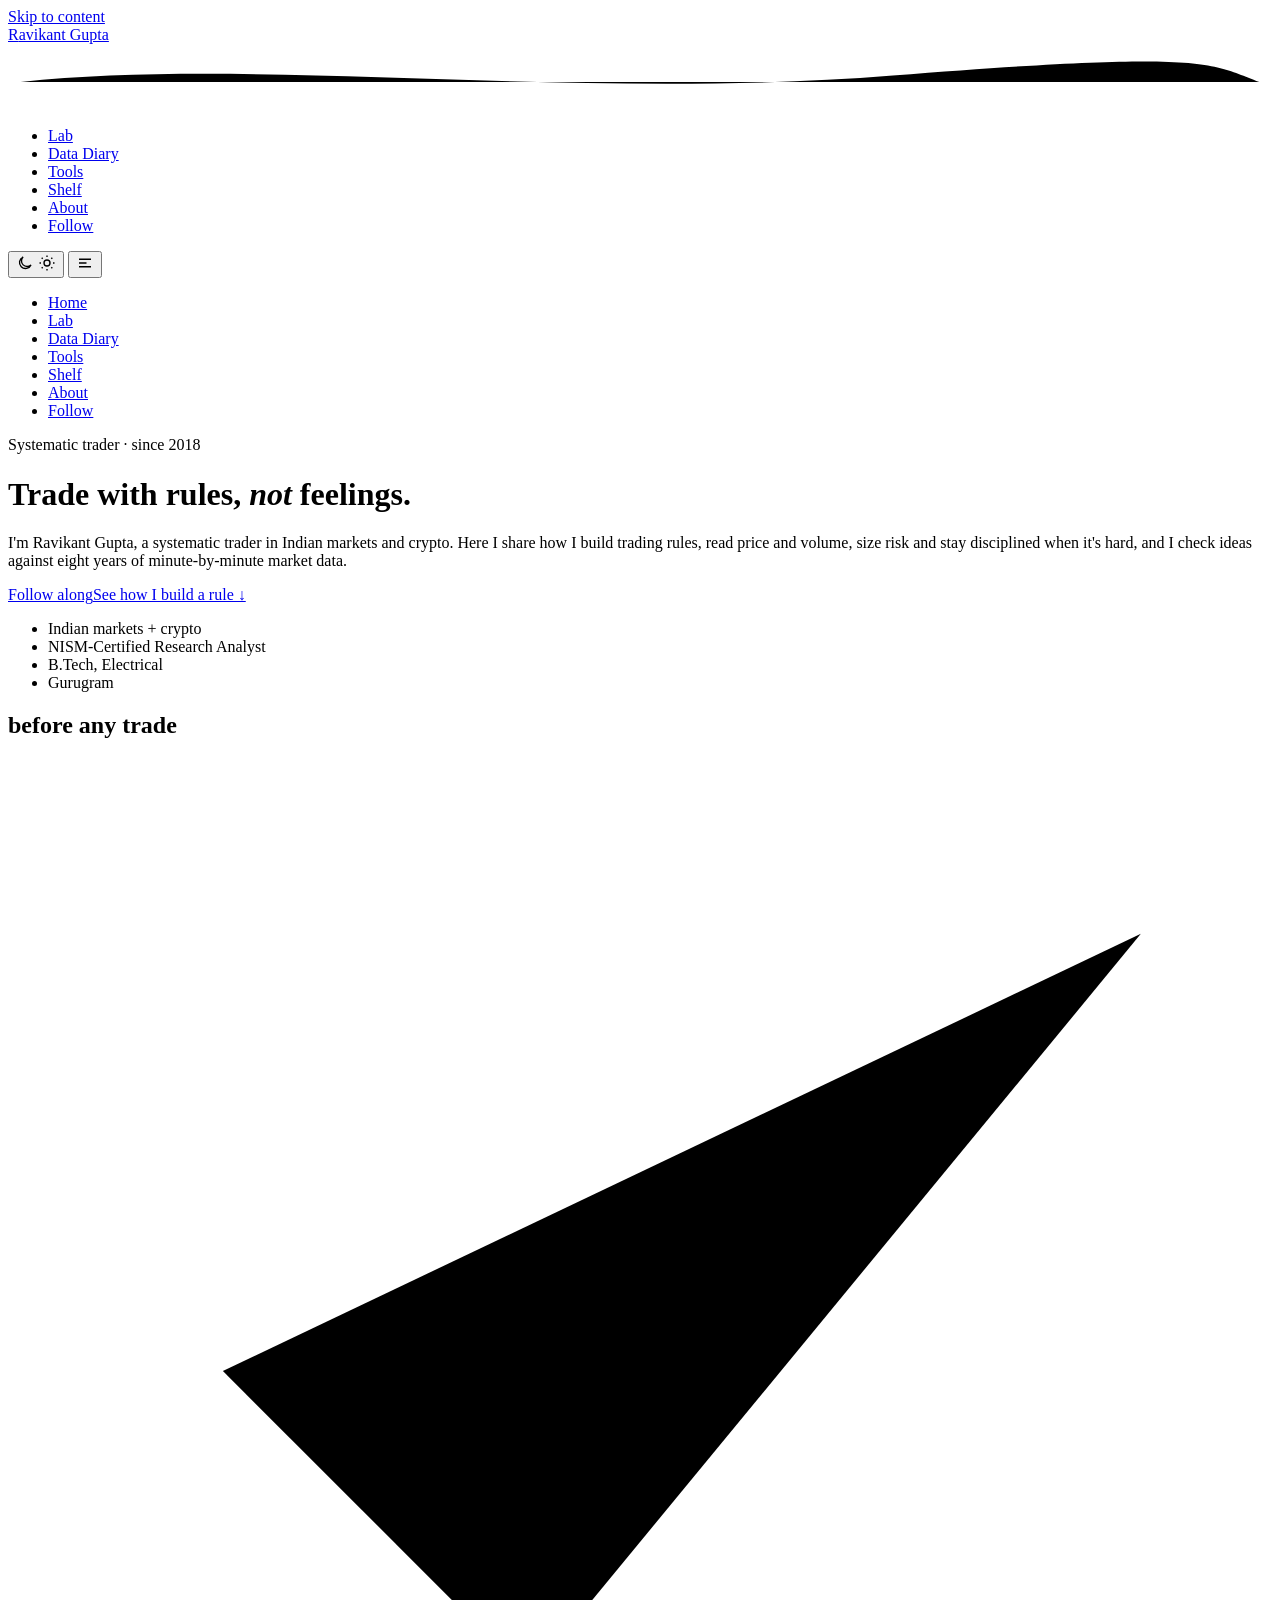
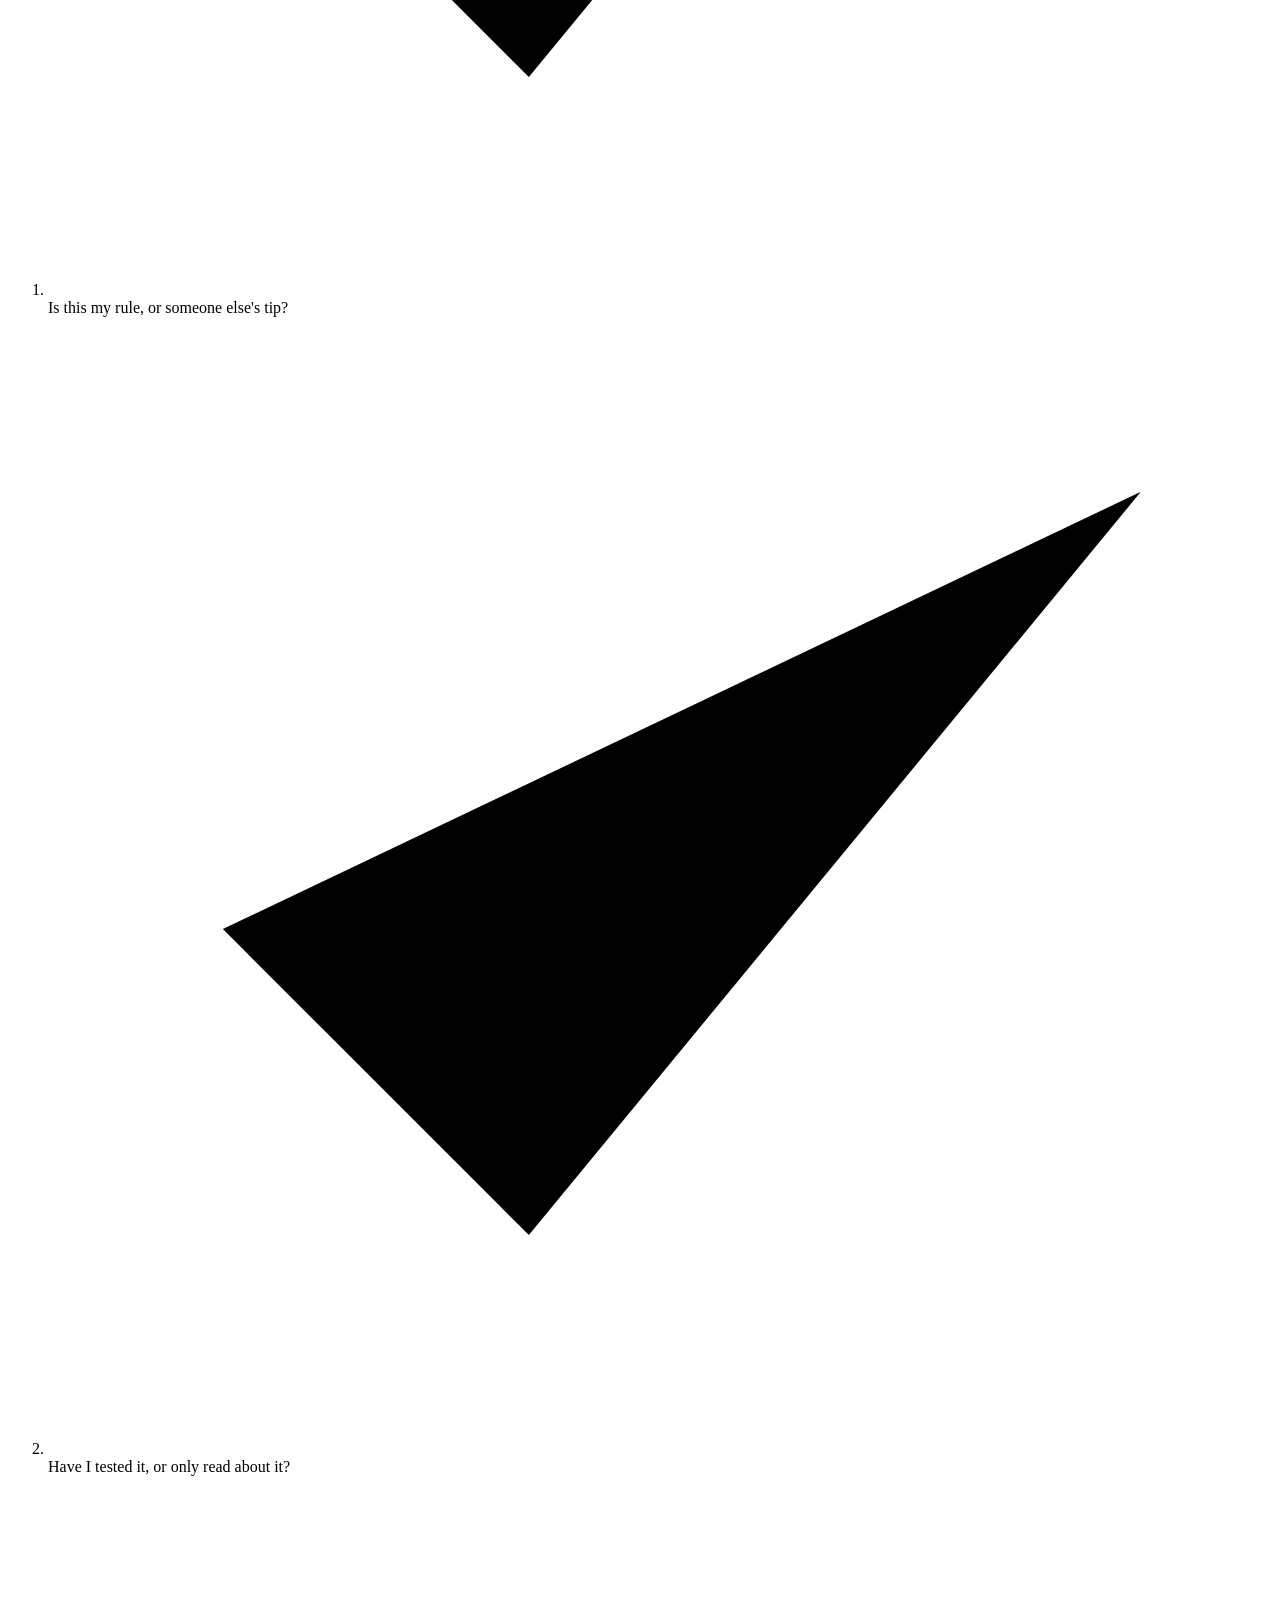
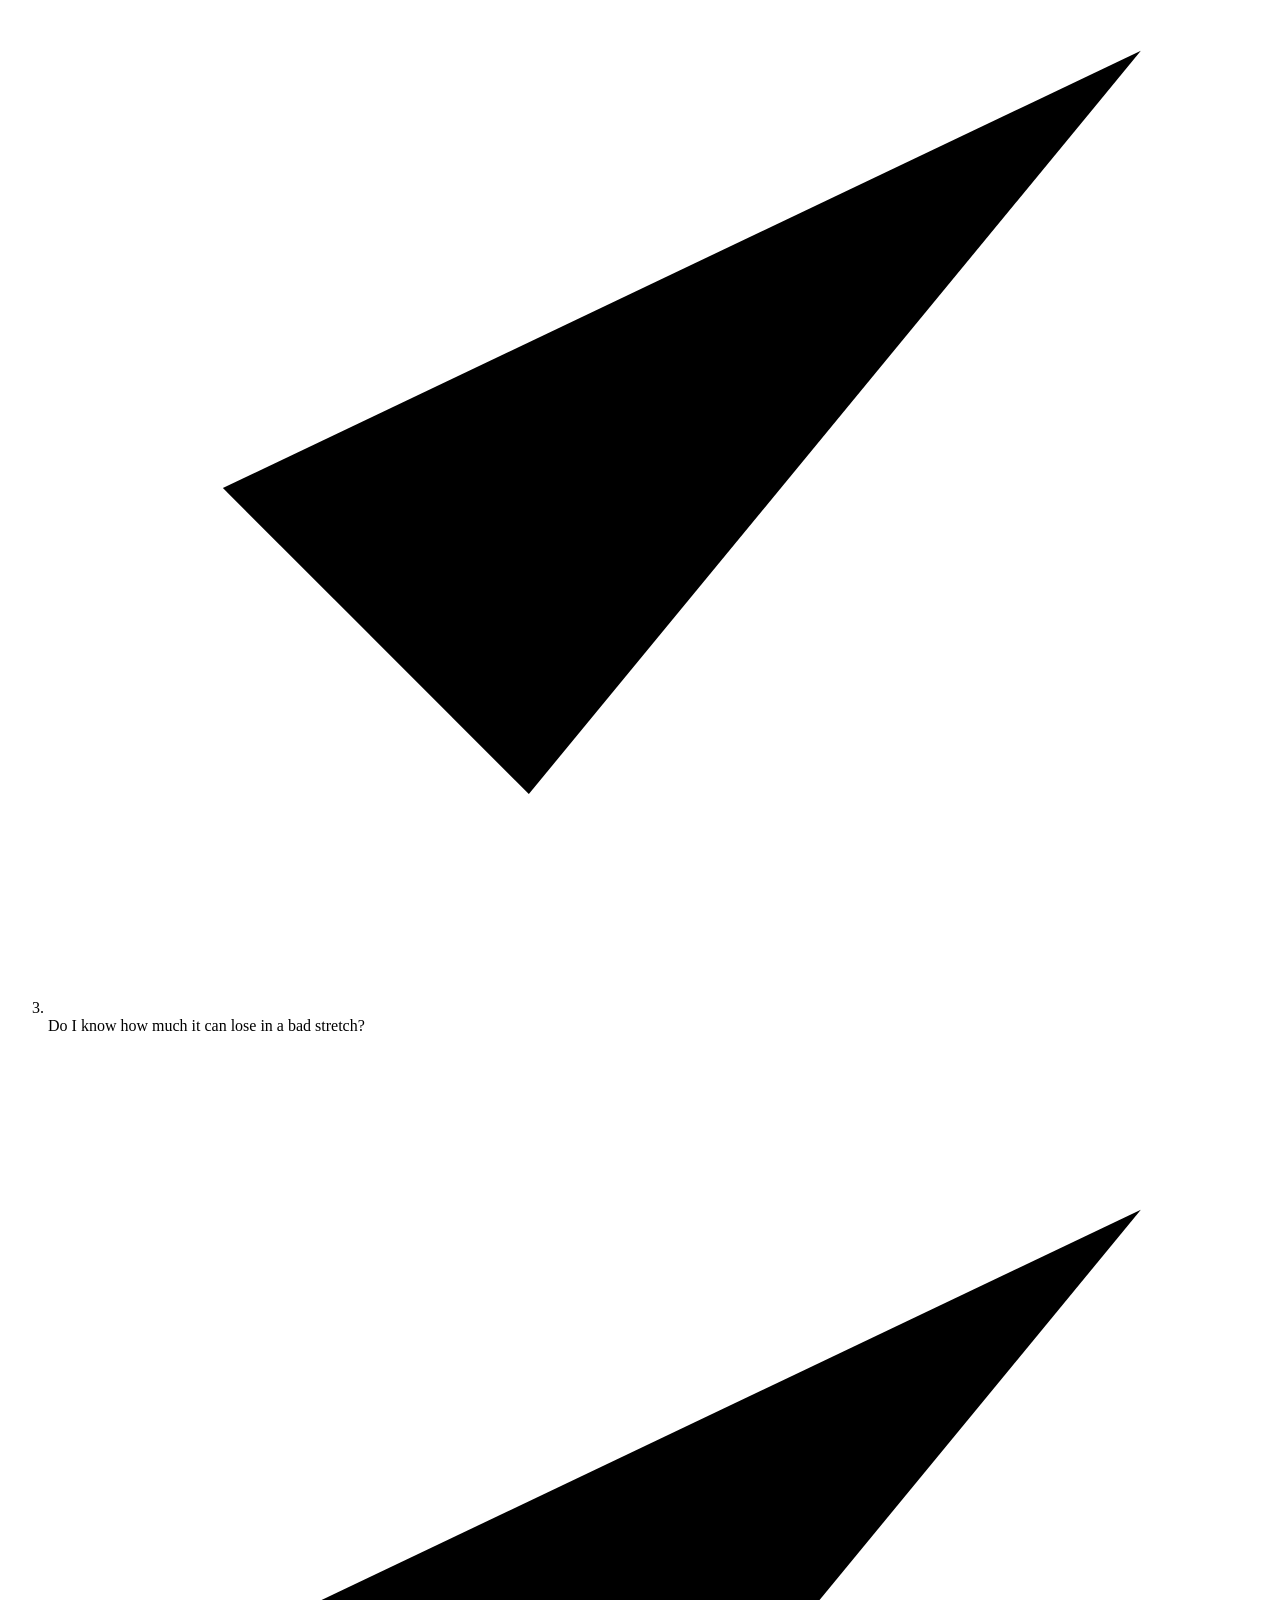
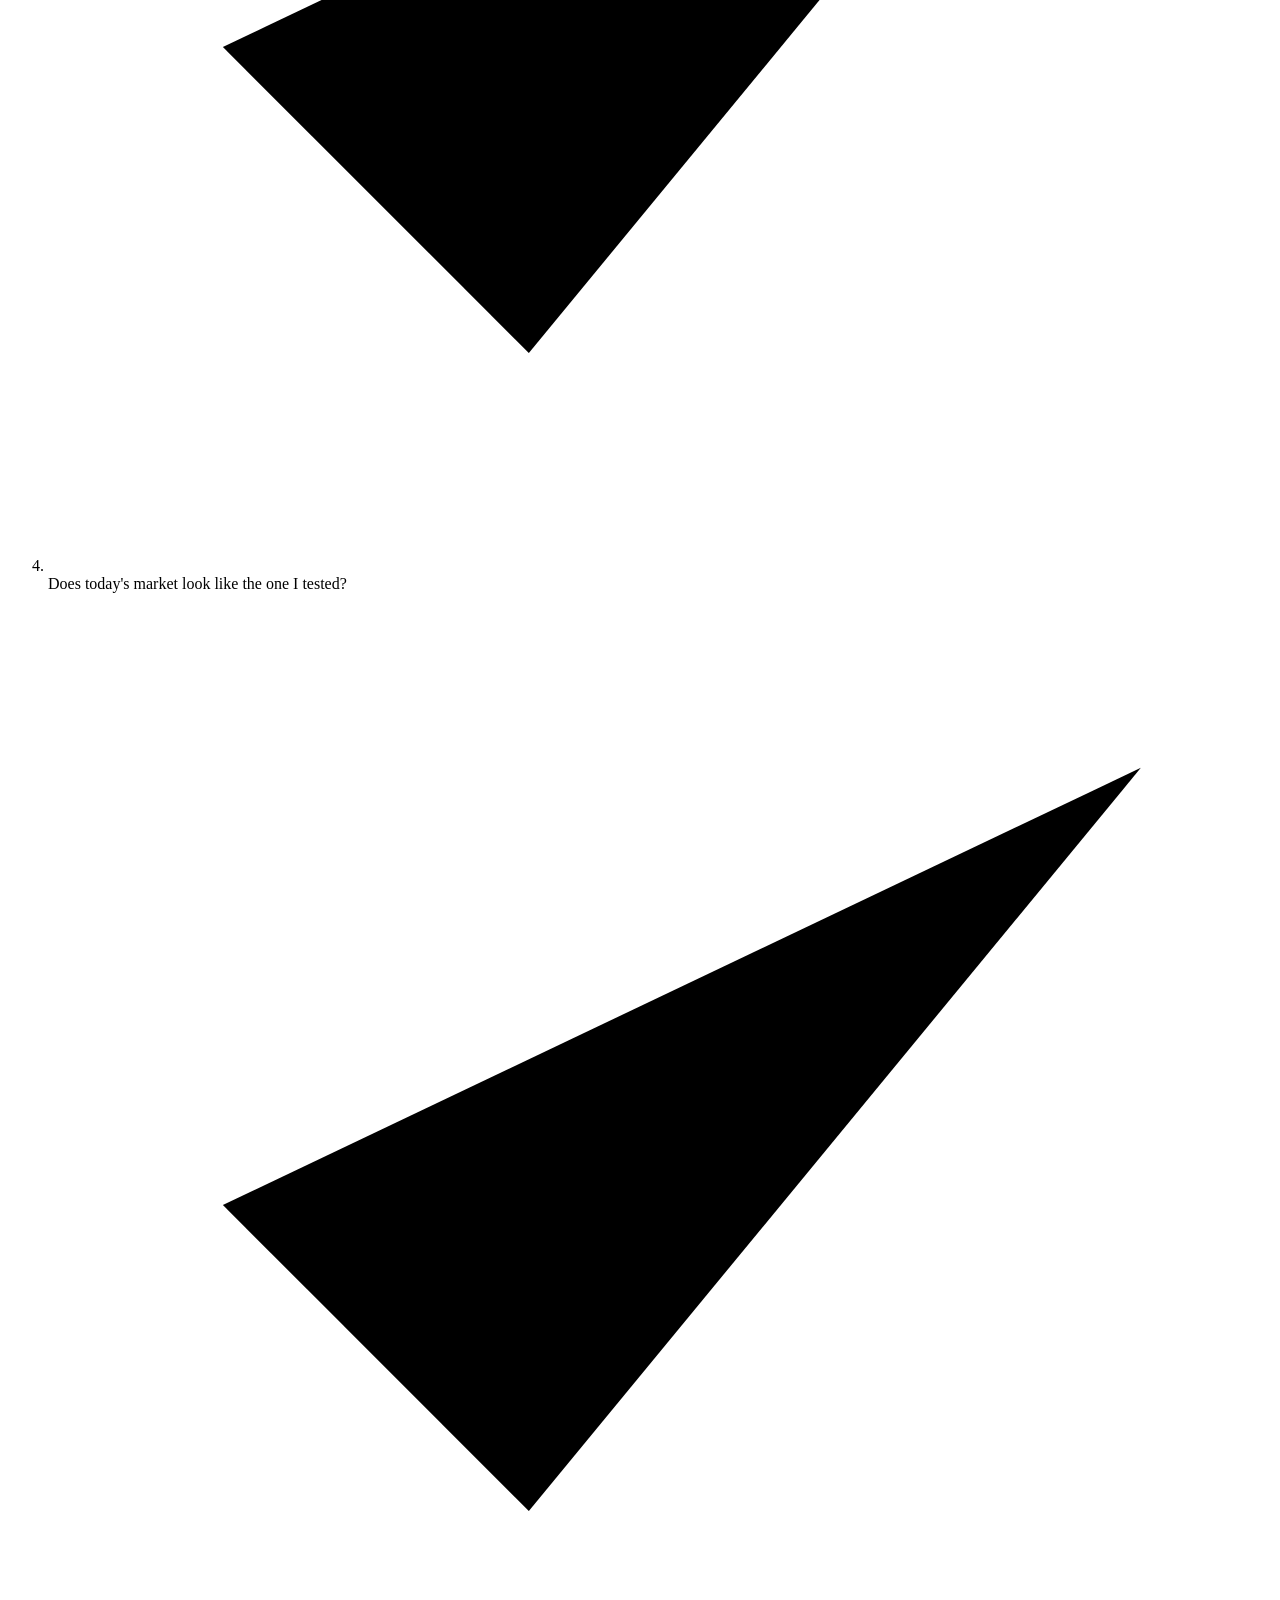
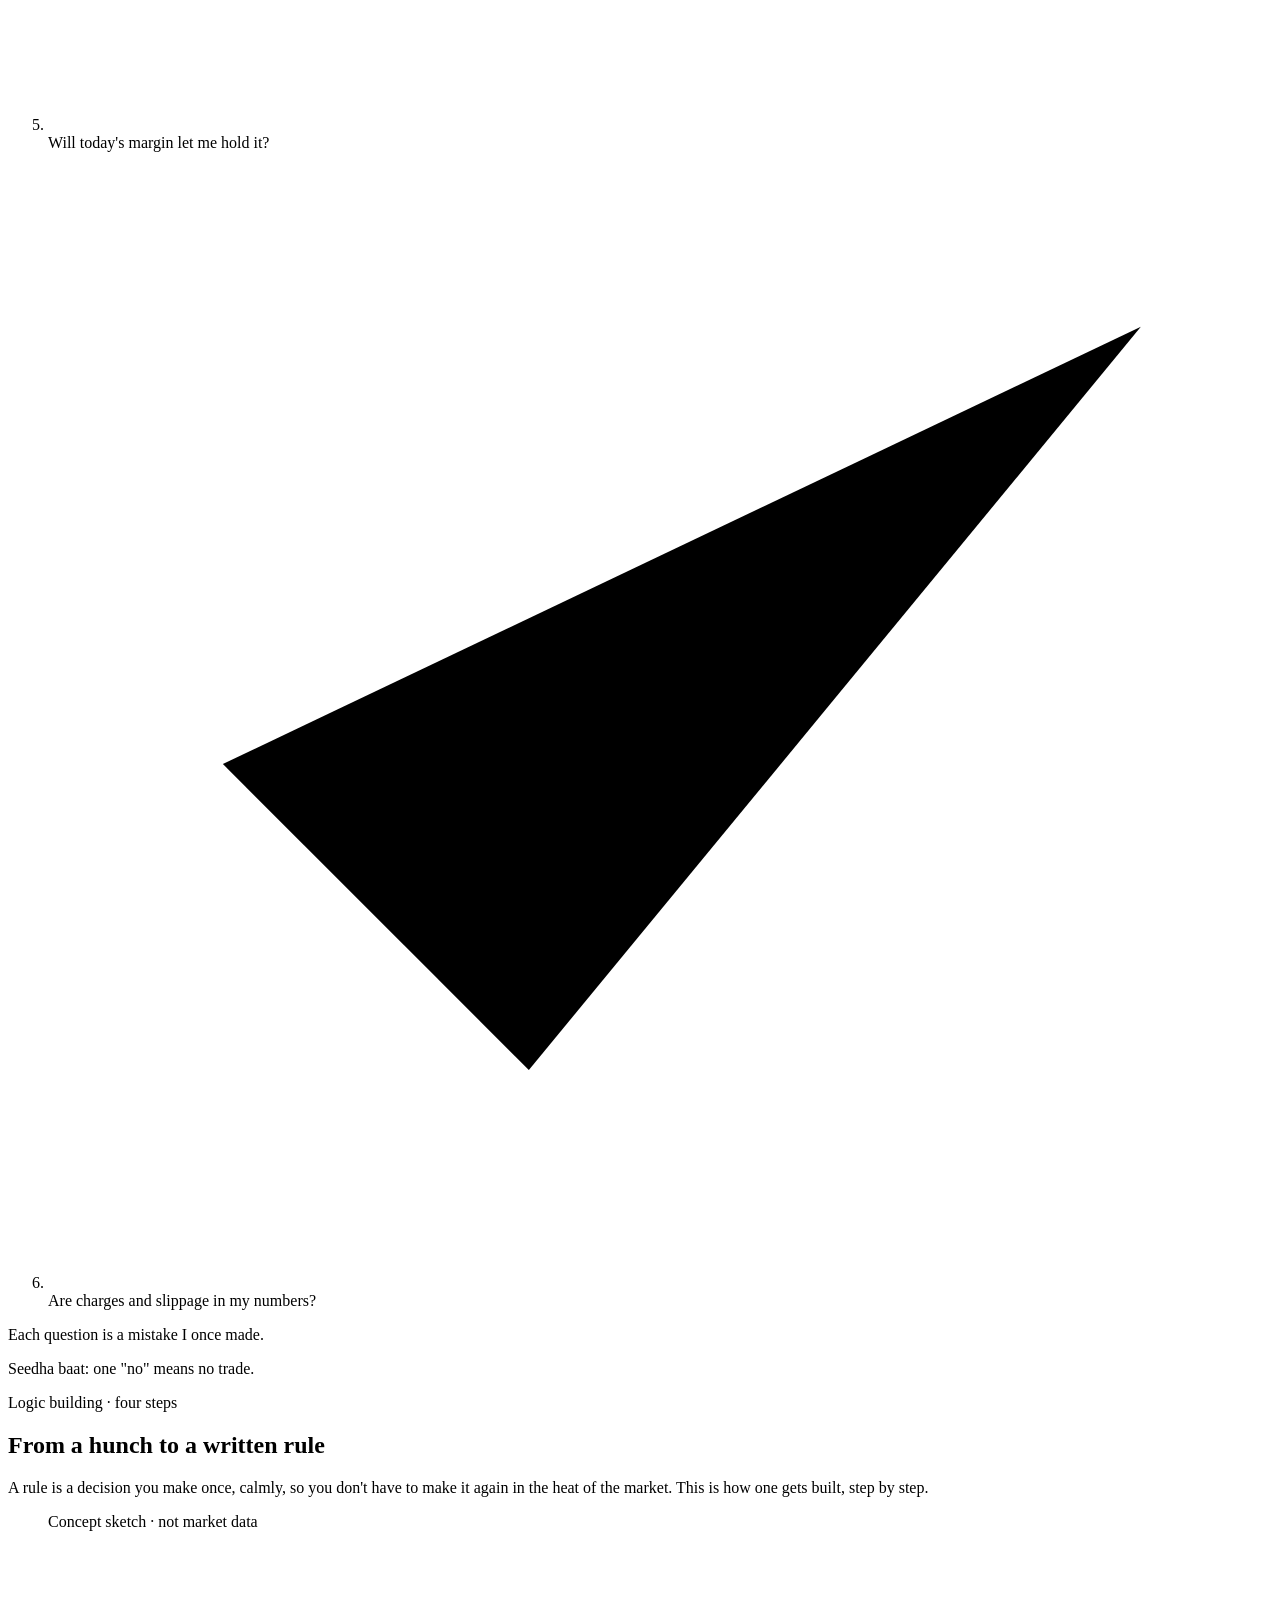
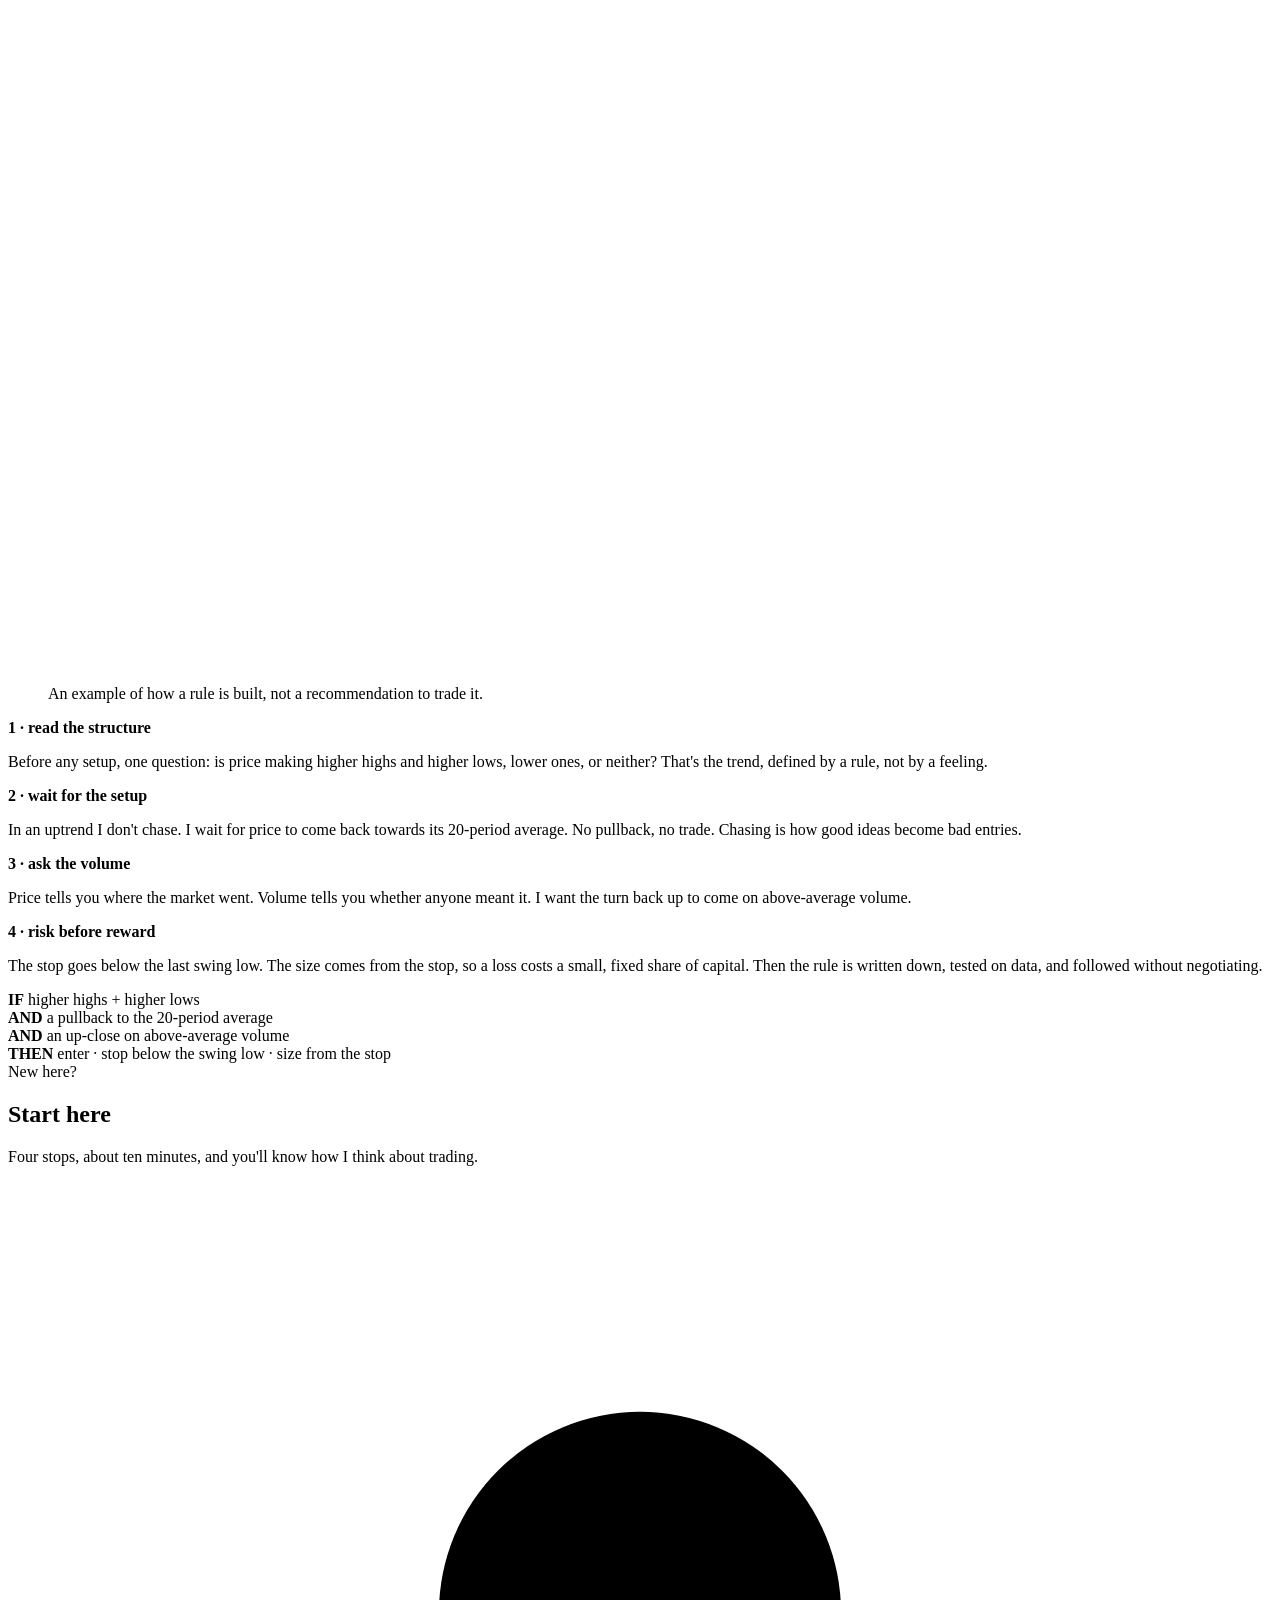
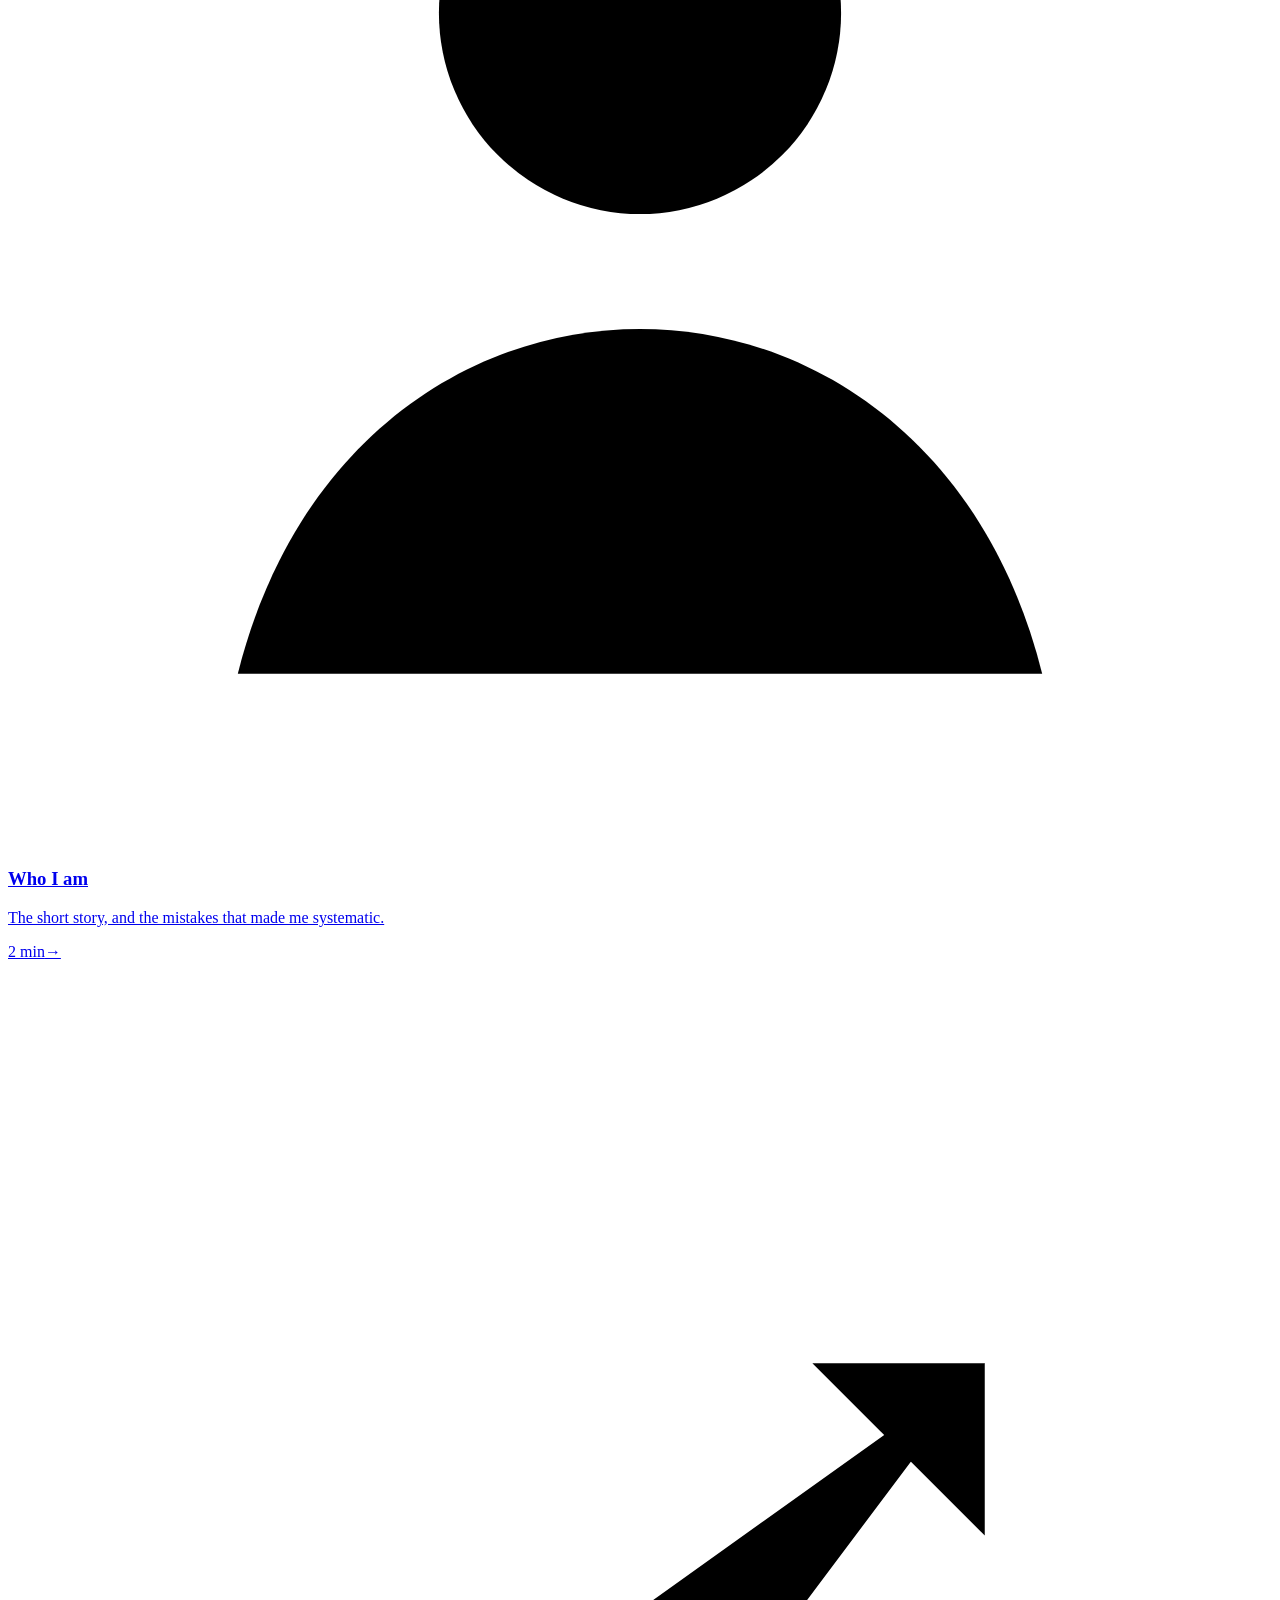
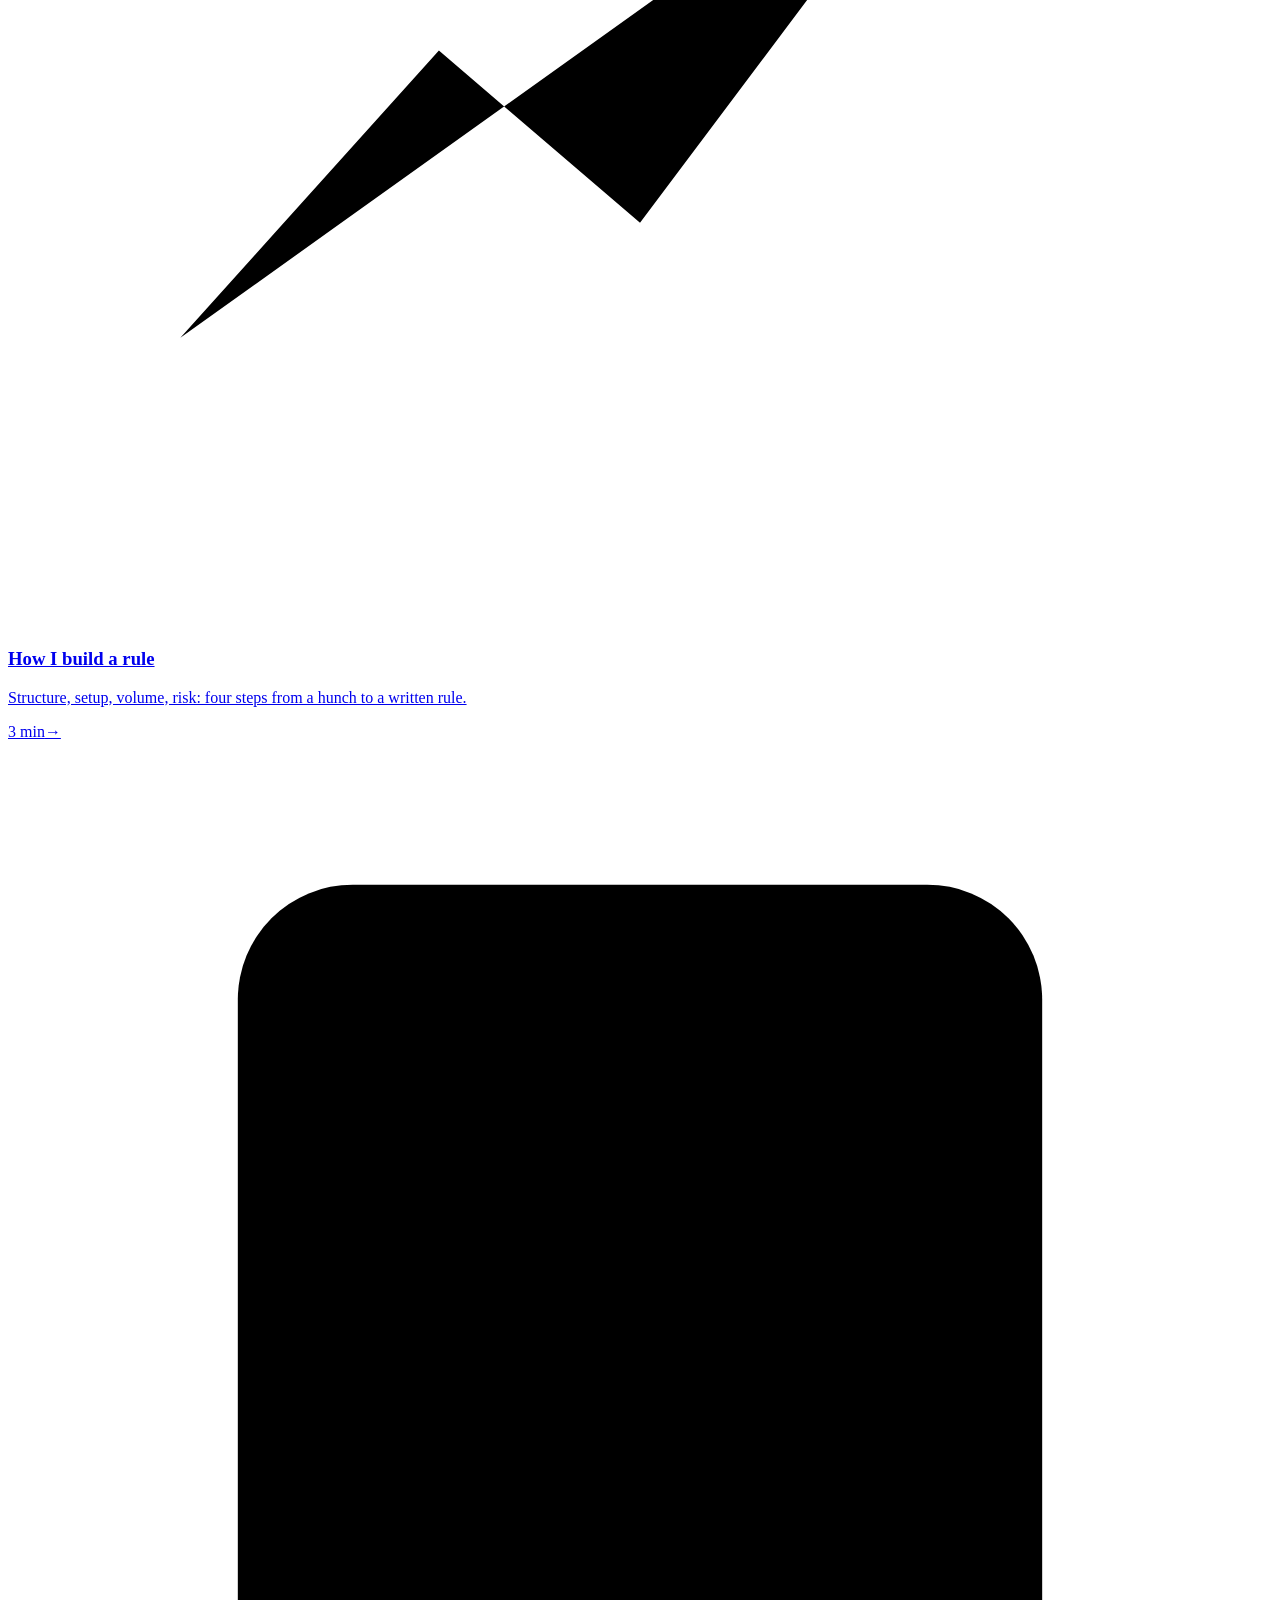
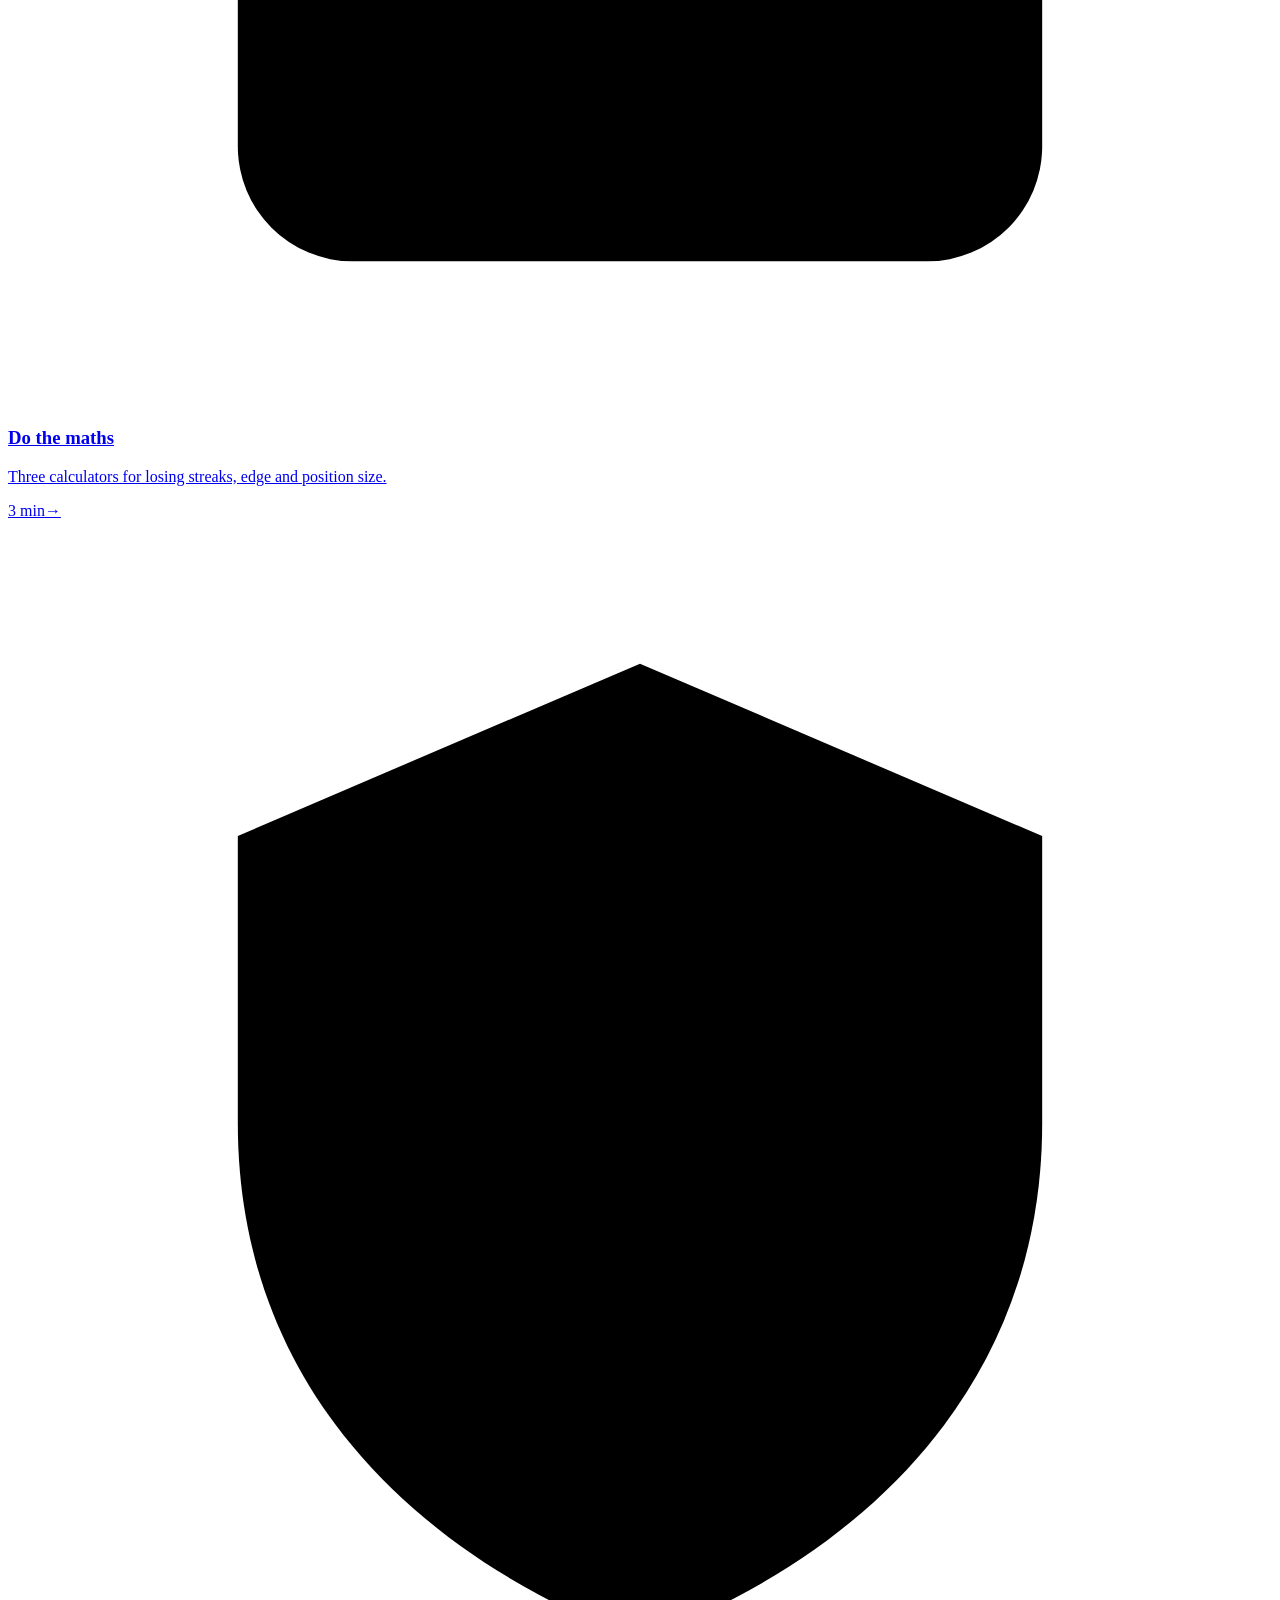
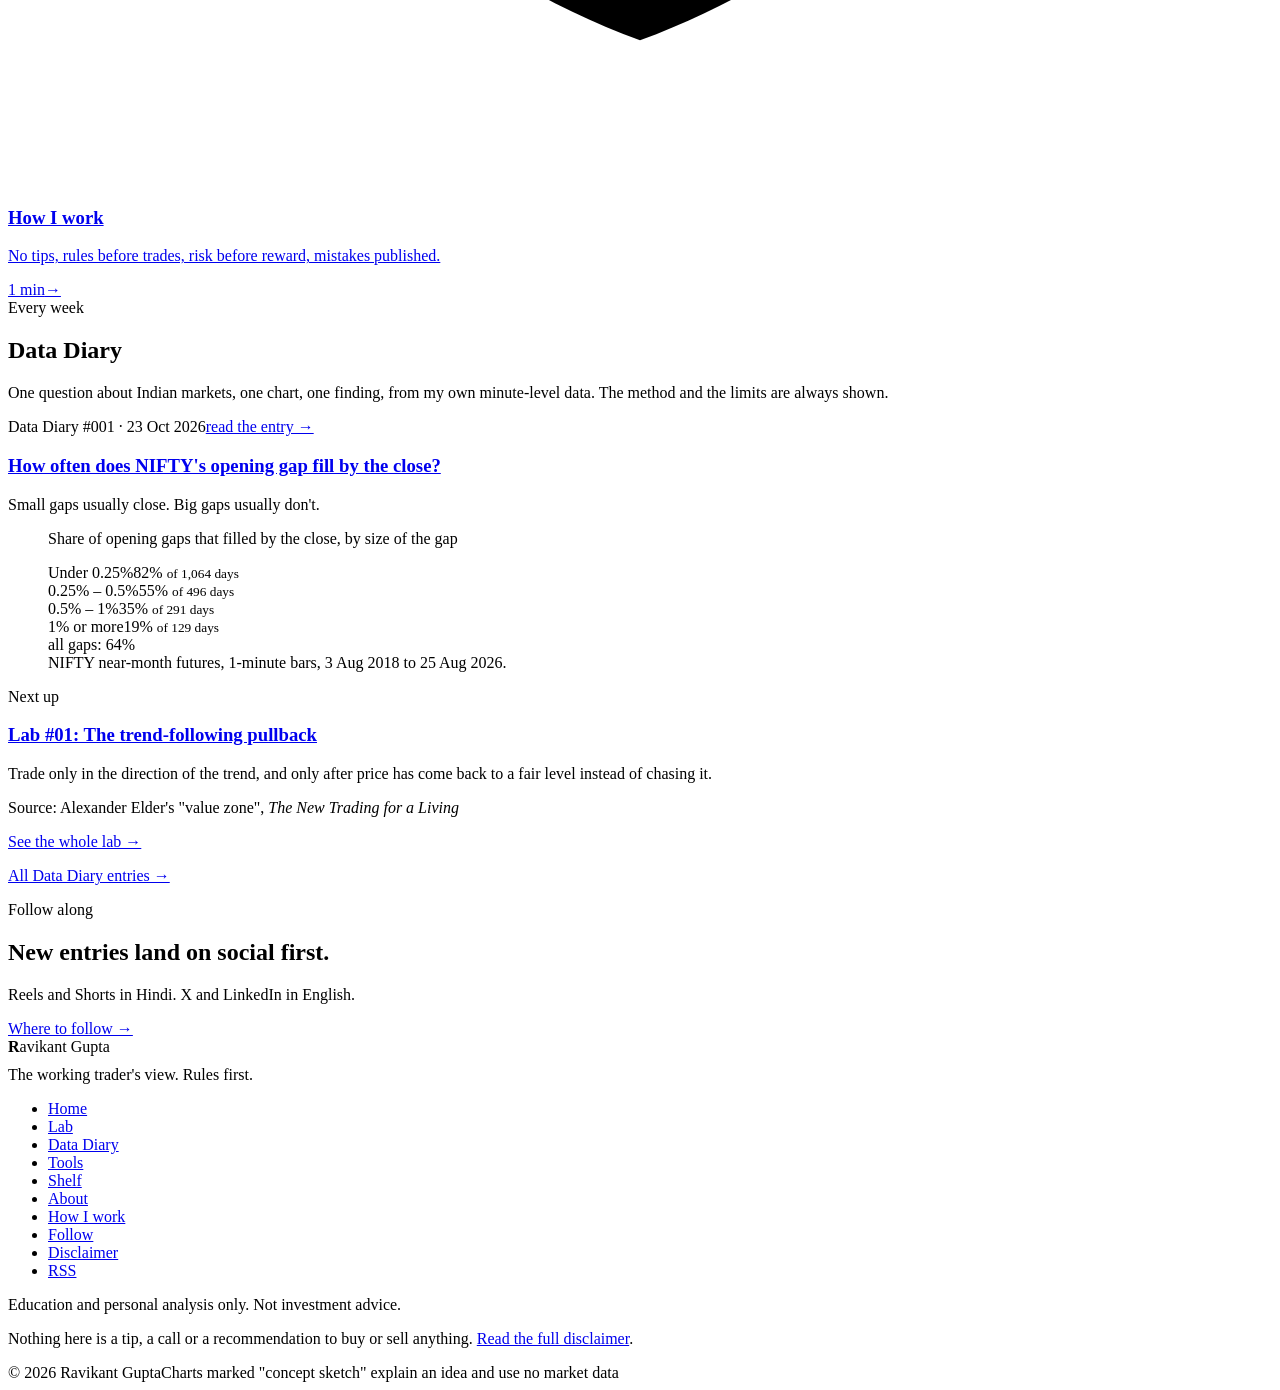
==== index.html @ 66b2de05 "Add home page, 404, sitemap, feed and domain file" ====
<!doctype html>
<html lang="en">
<head>
<meta charset="utf-8">
<meta name="viewport" content="width=device-width, initial-scale=1">
<title>Trade with rules, not feelings · Ravikant Gupta</title>
<meta name="description" content="Ravikant Gupta, systematic trader. How to build trading rules, read price and volume, manage risk and stay disciplined, checked against real market data.">
<link rel="canonical" href="https://ravikantgupta.in/">
<meta property="og:site_name" content="Ravikant Gupta">
<meta property="og:type" content="website">
<meta property="og:title" content="Trade with rules, not feelings">
<meta property="og:description" content="Ravikant Gupta, systematic trader. How to build trading rules, read price and volume, manage risk and stay disciplined, checked against real market data.">
<meta property="og:url" content="https://ravikantgupta.in/">
<meta property="og:image" content="https://ravikantgupta.in/img/og/default.png">
<meta property="og:image:width" content="1200">
<meta property="og:image:height" content="630">
<meta name="twitter:card" content="summary_large_image">
<meta name="theme-color" content="#FAFAF7" media="(prefers-color-scheme: light)">
<meta name="theme-color" content="#121212" media="(prefers-color-scheme: dark)">
<link rel="icon" href="favicon.svg" type="image/svg+xml">
<link rel="alternate" type="application/rss+xml" title="Ravikant Gupta" href="feed.xml">
<link rel="preconnect" href="https://fonts.googleapis.com">
<link rel="preconnect" href="https://fonts.gstatic.com" crossorigin>
<link rel="stylesheet" href="https://fonts.googleapis.com/css2?family=Bricolage+Grotesque:opsz,wght@12..96,400;12..96,500;12..96,700;12..96,800&family=Caveat:wght@500;600;700&family=Great+Vibes&family=Instrument+Serif:ital@1&family=JetBrains+Mono:wght@400;500;600&display=swap">
<link rel="stylesheet" href="assets/site.css?v=8ae989df">
<script>(function(d){try{var t=localStorage.getItem('theme');if(t)d.setAttribute('data-theme',t);}catch(e){}if('IntersectionObserver' in window&&!matchMedia('(prefers-reduced-motion: reduce)').matches){d.classList.add('js');setTimeout(function(){if(!window.__siteReady)d.classList.remove('js');},4000);}})(document.documentElement);</script>
<script type="application/ld+json">{"@context": "https://schema.org", "@type": "Person", "name": "Ravikant Gupta", "url": "https://ravikantgupta.in/", "jobTitle": "Systematic trader", "description": "Ravikant Gupta, systematic trader. How to build trading rules, read price and volume, manage risk and stay disciplined, checked against real market data.", "homeLocation": {"@type": "Place", "name": "Gurugram, India"}, "hasCredential": {"@type": "EducationalOccupationalCredential", "name": "NISM-Certified Research Analyst"}, "sameAs": []}</script>
<script type="application/ld+json">{"@context": "https://schema.org", "@type": "WebSite", "name": "Ravikant Gupta", "url": "https://ravikantgupta.in/"}</script>
</head>
<body class="home">
<a class="skip" href="#main">Skip to content</a>
<div class="progress" id="progress" aria-hidden="true"></div>
<header class="site"><div class="wrap">
  <div class="bar">
    <a class="wordmark animate" href="./" aria-label="Ravikant Gupta, home"><span class="R" aria-hidden="true">R</span><span class="rest" aria-hidden="true">avikant Gupta</span><svg viewBox="0 0 200 10" preserveAspectRatio="none" aria-hidden="true"><path d="M2 6 C 40 2, 90 9, 140 5 S 190 3, 198 6"/></svg></a>
    <nav class="main" aria-label="Main"><ul><li><a href="lab/">Lab</a></li><li><a href="data-diary/">Data Diary</a></li><li><a href="tools/">Tools</a></li><li><a href="shelf/">Shelf</a></li><li><a href="about/">About</a></li><li><a href="follow/">Follow</a></li></ul></nav>
    <div class="tools">
      <button class="ib" id="theme" type="button" aria-label="Switch between light and dark" title="Light / dark">
        <svg class="moon" width="18" height="18" viewBox="0 0 24 24" fill="none" stroke="currentColor" stroke-width="1.8" aria-hidden="true"><path d="M20 14.5A8 8 0 1 1 9.5 4a6.5 6.5 0 0 0 10.5 10.5z"/></svg>
        <svg class="sun" width="18" height="18" viewBox="0 0 24 24" fill="none" stroke="currentColor" stroke-width="1.8" aria-hidden="true"><circle cx="12" cy="12" r="4"/><path d="M12 2v2M12 20v2M2 12h2M20 12h2M4.9 4.9l1.4 1.4M17.7 17.7l1.4 1.4M4.9 19.1l1.4-1.4M17.7 6.3l1.4-1.4"/></svg></button>
      <button class="ib menu-btn" id="menu" type="button" aria-expanded="false" aria-controls="drawer" aria-label="Open menu"><svg width="18" height="18" viewBox="0 0 24 24" fill="none" stroke="currentColor" stroke-width="1.8" aria-hidden="true"><path d="M4 7h16M4 12h10M4 17h16"/></svg></button>
    </div>
  </div>
  <nav class="drawer" id="drawer" aria-label="Mobile"><ul><li><a href="./">Home</a></li><li><a href="lab/">Lab</a></li><li><a href="data-diary/">Data Diary</a></li><li><a href="tools/">Tools</a></li><li><a href="shelf/">Shelf</a></li><li><a href="about/">About</a></li><li><a href="follow/">Follow</a></li></ul></nav>
</div></header>
<main id="main">

<div class="hero"><div class="wrap hero-grid">
  <div>
    <span class="stamp">Systematic trader · since 2018</span>
    <h1>Trade with <span class="hl">rules</span>, <em>not</em> feelings.</h1>
    <p class="lede">I'm Ravikant Gupta, a systematic trader in Indian markets and crypto. Here I share how I build trading rules, read price and volume, size risk and stay disciplined when it's hard, and I check ideas against eight years of minute-by-minute market data.</p>
    <div class="cta"><a class="btn primary" href="follow/">Follow along</a><a class="btn" href="#story">See how I build a rule ↓</a></div>
    <ul class="creds" aria-label="About me in brief"><li>Indian markets + crypto</li><li>NISM-Certified Research Analyst</li><li>B.Tech, Electrical</li><li>Gurugram</li></ul>
  </div>
  <aside class="page holes check" id="checklist" aria-labelledby="chk-h">
    <h2 id="chk-h">before any trade</h2>
    <ol><li><span class="box" aria-hidden="true"><svg viewBox="0 0 28 26"><path d="M4 14 L11 21 L25 4"/></svg></span><span>Is this my rule, or someone else's tip?</span></li><li><span class="box" aria-hidden="true"><svg viewBox="0 0 28 26"><path d="M4 14 L11 21 L25 4"/></svg></span><span>Have I tested it, or only read about it?</span></li><li><span class="box" aria-hidden="true"><svg viewBox="0 0 28 26"><path d="M4 14 L11 21 L25 4"/></svg></span><span>Do I know how much it can lose in a bad stretch?</span></li><li><span class="box" aria-hidden="true"><svg viewBox="0 0 28 26"><path d="M4 14 L11 21 L25 4"/></svg></span><span>Does today's market look like the one I tested?</span></li><li><span class="box" aria-hidden="true"><svg viewBox="0 0 28 26"><path d="M4 14 L11 21 L25 4"/></svg></span><span>Will today's margin let me hold it?</span></li><li><span class="box" aria-hidden="true"><svg viewBox="0 0 28 26"><path d="M4 14 L11 21 L25 4"/></svg></span><span>Are charges and slippage in my numbers?</span></li></ol>
    <p class="foot">Each question is a mistake I once made.</p>
    <p class="seedha">Seedha baat: one "no" means no trade.</p>
  </aside>
</div></div>

<section class="story" id="story" aria-labelledby="story-h"><div class="wrap">
  <div class="sh reveal"><span class="label">Logic building · four steps</span><h2 id="story-h">From a hunch to a <span class="hl">written rule</span></h2><p>A rule is a decision you make once, calmly, so you don't have to make it again in the heat of the market. This is how one gets built, step by step.</p></div>
  <div class="story-grid">
    <div class="fig-col">
      <figure class="page" aria-labelledby="story-cap">
        <div class="fig-top"><span class="label">Concept sketch · not market data</span><div class="dots" aria-hidden="true"><i class="on"></i><i></i><i></i><i></i></div></div>
        <svg id="storyChart" viewBox="0 0 600 380" role="img" aria-label="Concept sketch, not market data. An uptrend with higher highs and higher lows, a pullback to a 20-period average, a volume bar above average when price turns up, and a stop placed below the last swing low."></svg>
        <figcaption class="fig-cap" id="story-cap">An example of how a rule is built, not a recommendation to trade it.</figcaption>
      </figure>
    </div>
    <div class="steps" id="steps"><div class="step on" data-step="0"><div class="page"><b class="n">1 · read the structure</b><p>Before any setup, one question: is price making higher highs and higher lows, lower ones, or neither? That's the trend, defined by a rule, not by a feeling.</p></div></div><div class="step" data-step="1"><div class="page"><b class="n">2 · wait for the setup</b><p>In an uptrend I don't chase. I wait for price to come back towards its 20-period average. No pullback, no trade. Chasing is how good ideas become bad entries.</p></div></div><div class="step" data-step="2"><div class="page"><b class="n">3 · ask the volume</b><p>Price tells you where the market went. Volume tells you whether anyone meant it. I want the turn back up to come on above-average volume.</p></div></div><div class="step" data-step="3"><div class="page"><b class="n">4 · risk before reward</b><p>The stop goes below the last swing low. The size comes from the stop, so a loss costs a small, fixed share of capital. Then the rule is written down, tested on data, and followed without negotiating.</p><div class="rule"><b>IF</b> higher highs + higher lows<br><b>AND</b> a pullback to the 20-period average<br><b>AND</b> an up-close on above-average volume<br><b>THEN</b> enter · stop below the swing low · size from the stop</div></div></div></div>
  </div>
</div></section>

<section class="blk" id="start" aria-labelledby="start-h"><div class="wrap">
  <div class="sh reveal"><span class="label">New here?</span><h2 id="start-h">Start <span class="hl">here</span></h2><p>Four stops, about ten minutes, and you'll know how I think about trading.</p></div>
  <div class="start"><a class="icard reveal" data-tab="01 · me" href="about/" style="--tabc:var(--tab0)"><svg class="ic" viewBox="0 0 44 44" aria-hidden="true"><circle cx="22" cy="15" r="7"/><path d="M8 38c2-8 8-12 14-12s12 4 14 12"/><path class="accent" d="M31 9l4-4M35 13h5"/></svg><h3>Who I am</h3><p>The short story, and the mistakes that made me systematic.</p><span class="go"><span>2 min</span><span>→</span></span></a><a class="icard reveal" data-tab="02 · rules" href="#story" style="--tabc:var(--tab1)"><svg class="ic" viewBox="0 0 44 44" aria-hidden="true"><path d="M6 34l9-10 7 6 12-16"/><path class="accent" d="M28 14h6v6"/><path d="M6 40h32"/></svg><h3>How I build a rule</h3><p>Structure, setup, volume, risk: four steps from a hunch to a written rule.</p><span class="go"><span>3 min</span><span>→</span></span></a><a class="icard reveal" data-tab="03 · maths" href="tools/" style="--tabc:var(--tab2)"><svg class="ic" viewBox="0 0 44 44" aria-hidden="true"><rect x="8" y="5" width="28" height="34" rx="4"/><path d="M14 13h16"/><path class="accent" d="M14 22h4M26 22h4M14 30h4M26 30h4"/></svg><h3>Do the maths</h3><p>Three calculators for losing streaks, edge and position size.</p><span class="go"><span>3 min</span><span>→</span></span></a><a class="icard reveal" data-tab="04 · rules I keep" href="about/#how" style="--tabc:var(--tab3)"><svg class="ic" viewBox="0 0 44 44" aria-hidden="true"><path d="M22 5l14 6v10c0 9-6 15-14 18C14 36 8 30 8 21V11z"/><path class="accent" d="M15 21l5 5 9-10"/></svg><h3>How I work</h3><p>No tips, rules before trades, risk before reward, mistakes published.</p><span class="go"><span>1 min</span><span>→</span></span></a></div>
</div></section>

<section class="blk" id="latest" aria-labelledby="latest-h"><div class="wrap">
  <div class="sh reveal"><span class="label">Every week</span><h2 id="latest-h">Data <span class="hl">Diary</span></h2><p>One question about Indian markets, one chart, one finding, from my own minute-level data. The method and the limits are always shown.</p></div>
  <div class="two-col"><article class="page dd-card reveal"><div class="dd-head"><span class="label">Data Diary #001 · 23 Oct 2026</span><a class="stamp v" href="data-diary/001/">read the entry →</a></div><h3><a href="data-diary/001/">How often does NIFTY's opening gap fill by the close?</a></h3><p class="finding">Small gaps usually close. Big gaps usually don't.</p><figure class="chart" aria-label="Gaps under 0.25%: 82% filled, 1,064 days. 0.25% to 0.5%: 55%, 496 days. 0.5% to 1%: 35%, 291 days. 1% or more: 19%, 129 days. All gaps: 64% of 1,980 days."><p class="chart-title">Share of opening gaps that filled by the close, by size of the gap</p><div class="bars" data-anim><div class="brow"><span class="bl">Under 0.25%</span><span class="bt"><span class="bf" style="--w:81.90%"></span><span class="bv">82% <small>of 1,064 days</small></span></span></div><div class="brow"><span class="bl">0.25% – 0.5%</span><span class="bt"><span class="bf" style="--w:55.20%"></span><span class="bv">55% <small>of 496 days</small></span></span></div><div class="brow"><span class="bl">0.5% – 1%</span><span class="bt"><span class="bf" style="--w:34.70%"></span><span class="bv">35% <small>of 291 days</small></span></span></div><div class="brow"><span class="bl">1% or more</span><span class="bt"><span class="bf" style="--w:19.40%"></span><span class="bv">19% <small>of 129 days</small></span></span></div><span class="avgline" style="--x:0.6420" aria-hidden="true"><span>all gaps: 64%</span></span></div><figcaption>NIFTY near-month futures, 1-minute bars, 3 Aug 2018 to 25 Aug 2026.</figcaption></figure></article><article class="page holes lab-card reveal"><span class="stamp v">Next up</span><h3><a href="lab/01-trend-following-pullback/">Lab #01: The trend-following pullback</a></h3><p>Trade only in the direction of the trend, and only after price has come back to a fair level instead of chasing it.</p><p class="small muted">Source: Alexander Elder's "value zone", <em>The New Trading for a Living</em></p><a class="btn small" href="lab/">See the whole lab →</a></article></div>
  <p class="more reveal"><a href="data-diary/">All Data Diary entries →</a></p>
</div></section>

<section class="blk follow-strip" aria-labelledby="fs-h"><div class="wrap">
  <div class="page fs reveal"><div><span class="label">Follow along</span><h2 id="fs-h">New entries land on social first.</h2><p class="muted">Reels and Shorts in Hindi. X and LinkedIn in English.</p></div><a class="btn primary" href="follow/">Where to follow →</a></div>
</div></section>

</main>
<footer class="site"><div class="wrap">
  <div class="foot-grid">
    <div><div class="foot-sig" aria-hidden="true"><b>R</b>avikant Gupta</div><p class="muted" style="margin:10px 0 0">The working trader's view. Rules first.</p></div>
    <nav aria-label="Footer"><ul><li><a href="./">Home</a></li><li><a href="lab/">Lab</a></li><li><a href="data-diary/">Data Diary</a></li><li><a href="tools/">Tools</a></li><li><a href="shelf/">Shelf</a></li><li><a href="about/">About</a></li><li><a href="about/#how">How I work</a></li><li><a href="follow/">Follow</a></li><li><a href="disclaimer/">Disclaimer</a></li><li><a href="feed.xml">RSS</a></li></ul></nav>
    <div>
      <p class="disc">Education and personal analysis only. Not investment advice.</p>
      <p class="muted small">Nothing here is a tip, a call or a recommendation to buy or sell anything. <a href="disclaimer/">Read the full disclaimer</a>.</p>
    </div>
  </div>
  <div class="legal"><span>© 2026 Ravikant Gupta</span><span>Charts marked "concept sketch" explain an idea and use no market data</span></div>
</div></footer>
<script src="assets/site.js?v=8ae989df" defer></script><script src="assets/home.js?v=8ae989df" defer></script>
</body>
</html>
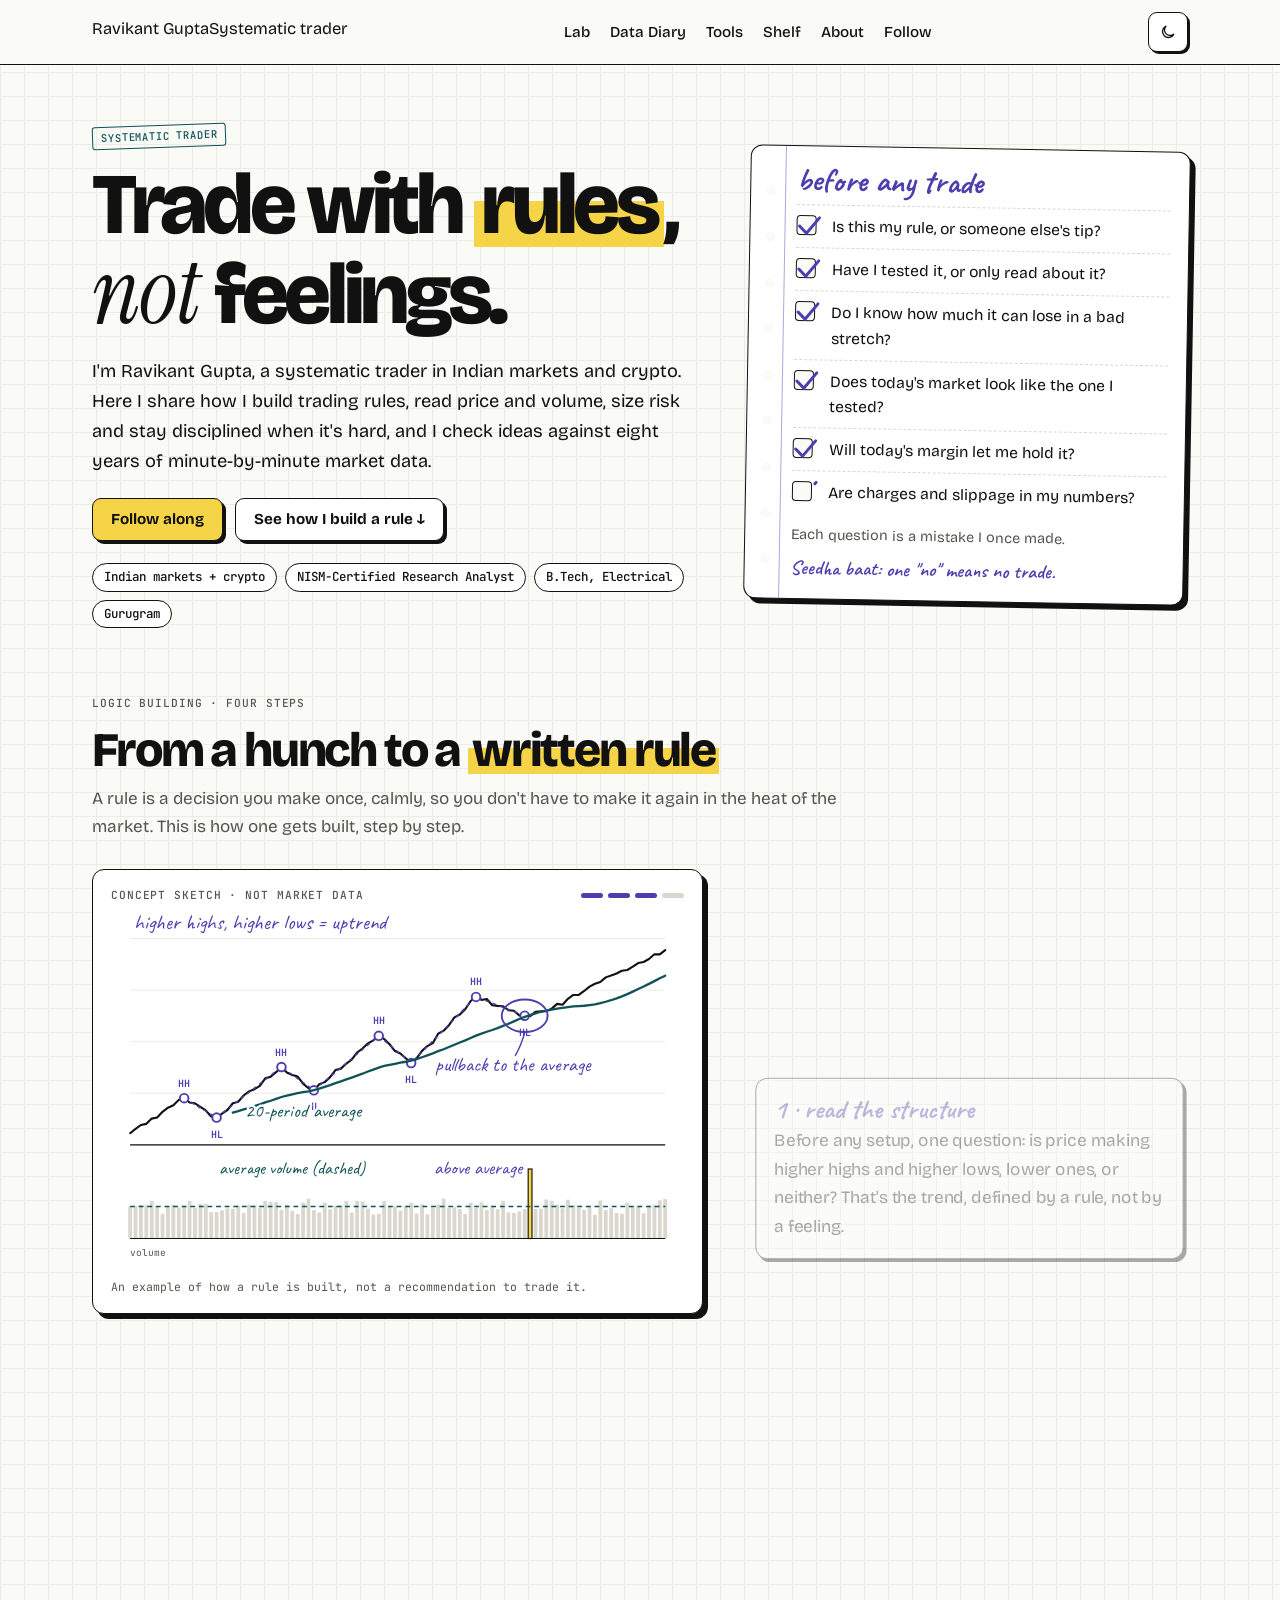
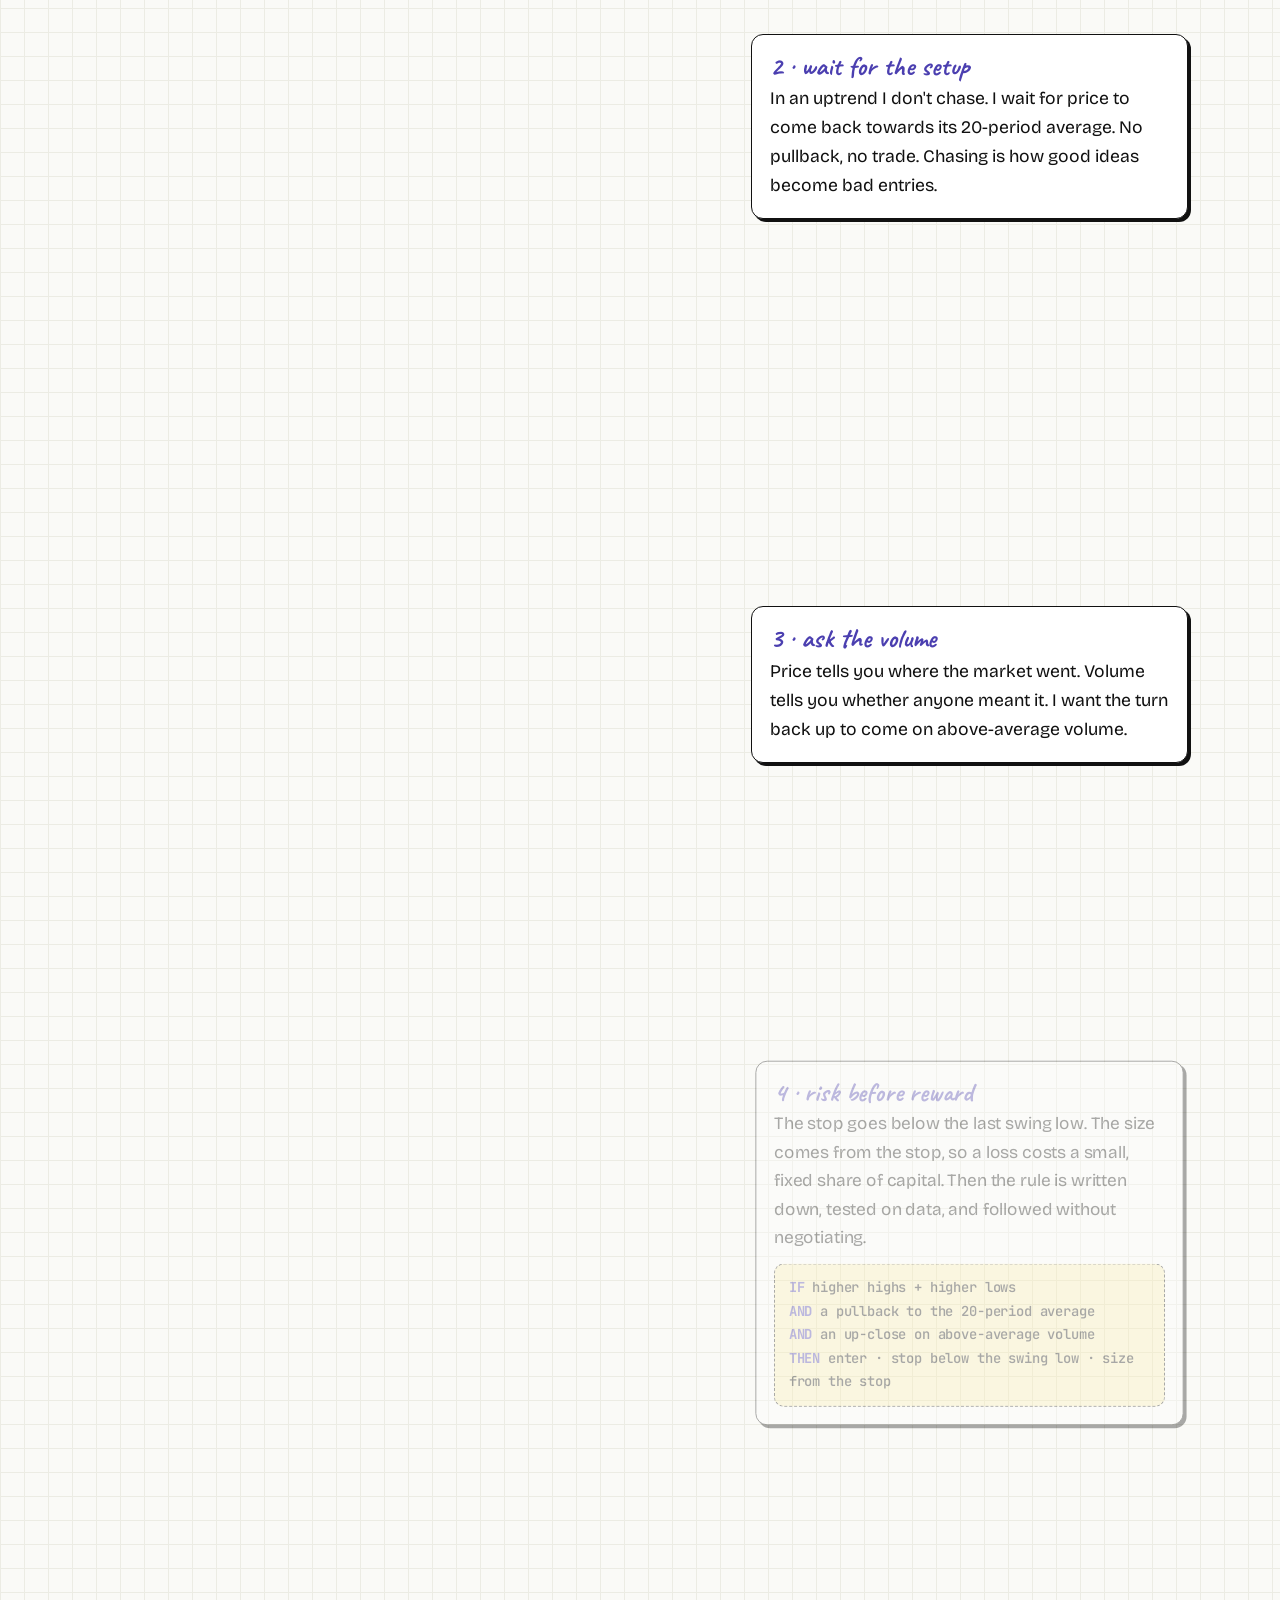
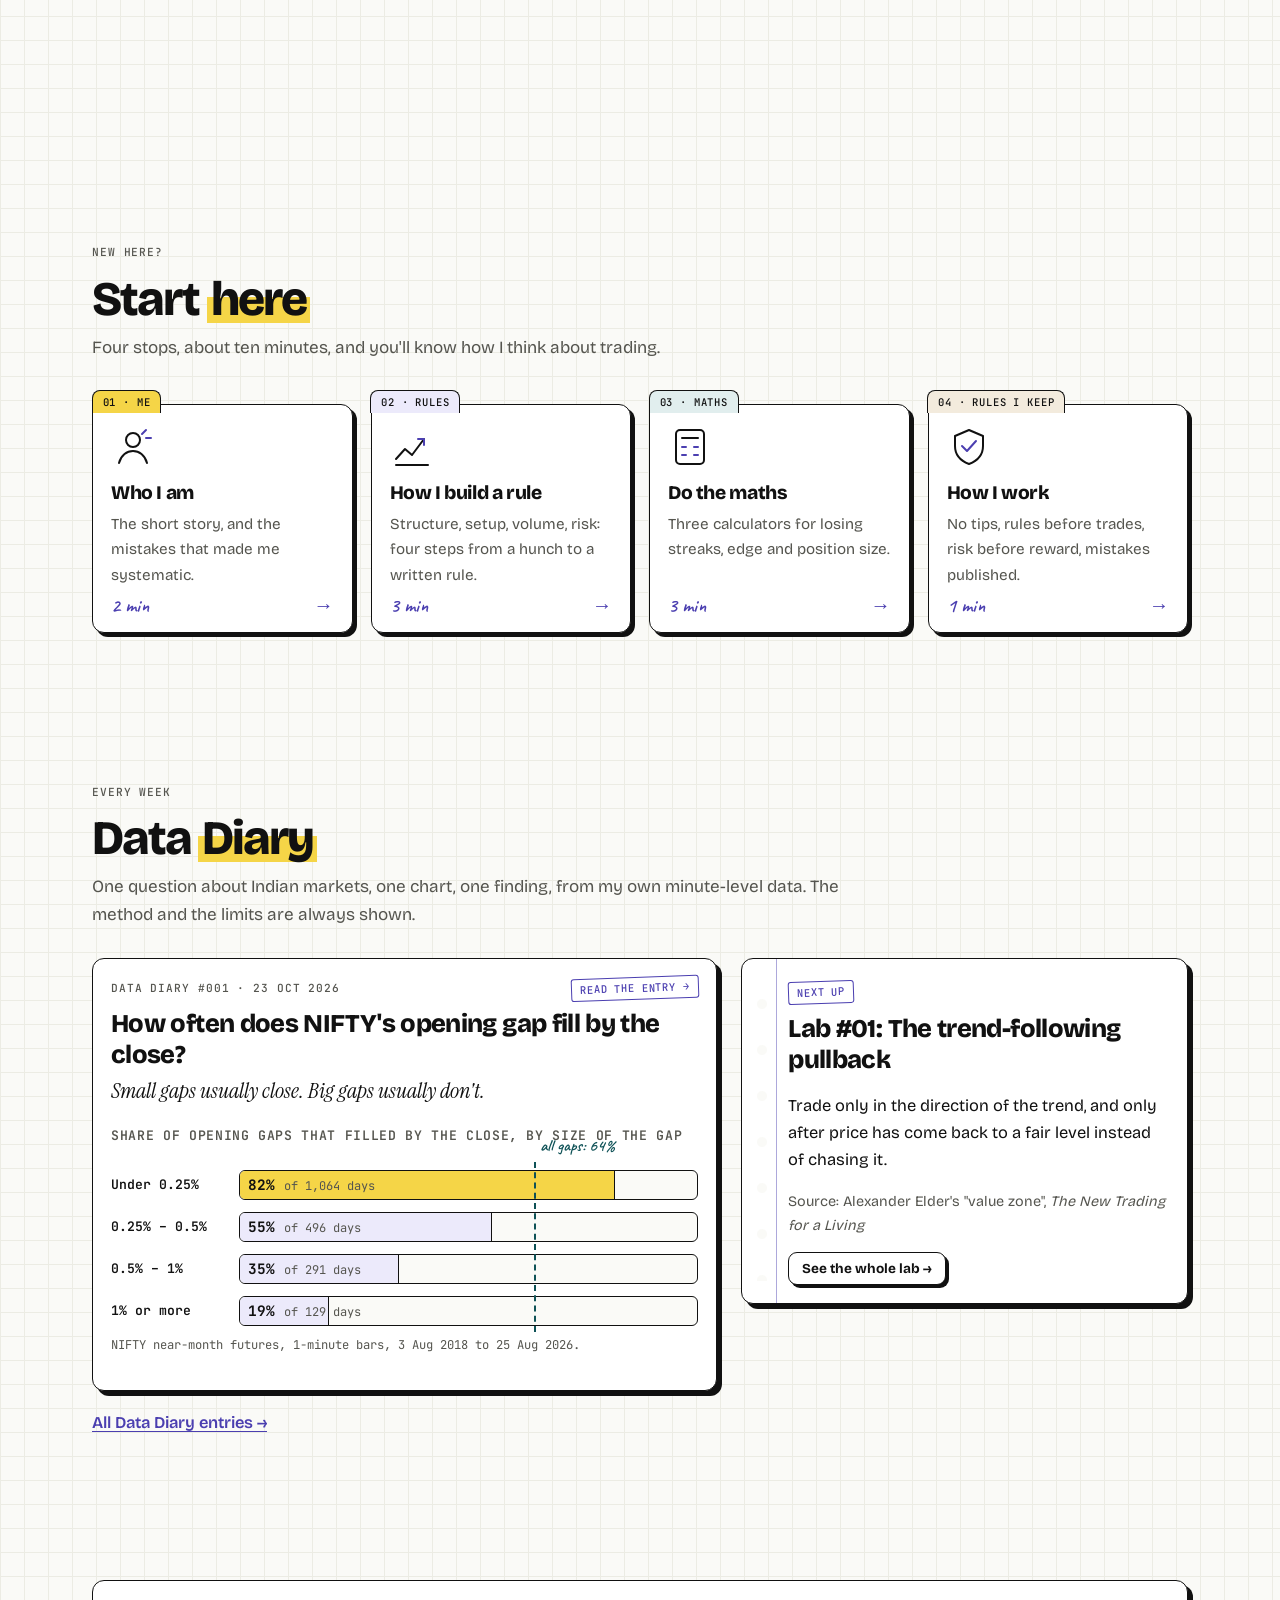
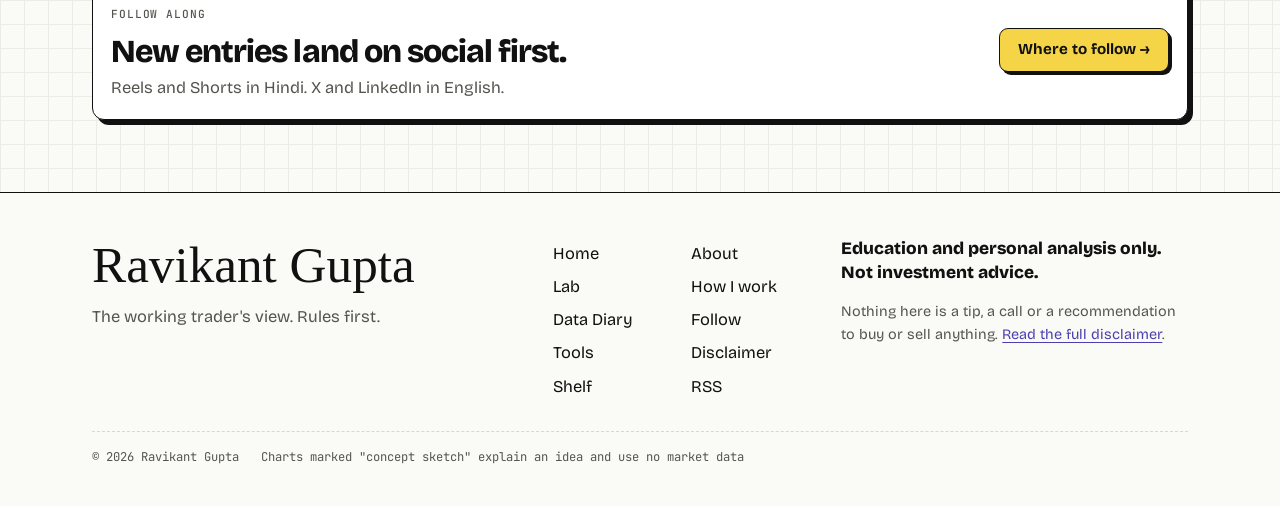
==== commit ec52c3a4: "New logo, warmer dark mode, X link" ====
--- a/index.html
+++ b/index.html
@@ -15,16 +15,19 @@
 <meta property="og:image:width" content="1200">
 <meta property="og:image:height" content="630">
 <meta name="twitter:card" content="summary_large_image">
+<meta name="twitter:site" content="@ravikant_market">
+<meta name="twitter:creator" content="@ravikant_market">
 <meta name="theme-color" content="#FAFAF7" media="(prefers-color-scheme: light)">
-<meta name="theme-color" content="#121212" media="(prefers-color-scheme: dark)">
-<link rel="icon" href="favicon.svg" type="image/svg+xml">
+<meta name="theme-color" content="#151410" media="(prefers-color-scheme: dark)">
+<link rel="icon" href="icon-512.png" type="image/png" sizes="512x512">
+<link rel="apple-touch-icon" href="icon-512.png">
 <link rel="alternate" type="application/rss+xml" title="Ravikant Gupta" href="feed.xml">
 <link rel="preconnect" href="https://fonts.googleapis.com">
 <link rel="preconnect" href="https://fonts.gstatic.com" crossorigin>
-<link rel="stylesheet" href="https://fonts.googleapis.com/css2?family=Bricolage+Grotesque:opsz,wght@12..96,400;12..96,500;12..96,700;12..96,800&family=Caveat:wght@500;600;700&family=Great+Vibes&family=Instrument+Serif:ital@1&family=JetBrains+Mono:wght@400;500;600&display=swap">
-<link rel="stylesheet" href="assets/site.css?v=8ae989df">
+<link rel="stylesheet" href="https://fonts.googleapis.com/css2?family=Bricolage+Grotesque:opsz,wght@12..96,400;12..96,500;12..96,700;12..96,800&family=Caveat:wght@500;600;700&family=Allison&family=Instrument+Serif:ital@1&family=JetBrains+Mono:wght@400;500;600&display=swap">
+<link rel="stylesheet" href="assets/site.css?v=3c21bd85">
 <script>(function(d){try{var t=localStorage.getItem('theme');if(t)d.setAttribute('data-theme',t);}catch(e){}if('IntersectionObserver' in window&&!matchMedia('(prefers-reduced-motion: reduce)').matches){d.classList.add('js');setTimeout(function(){if(!window.__siteReady)d.classList.remove('js');},4000);}})(document.documentElement);</script>
-<script type="application/ld+json">{"@context": "https://schema.org", "@type": "Person", "name": "Ravikant Gupta", "url": "https://ravikantgupta.in/", "jobTitle": "Systematic trader", "description": "Ravikant Gupta, systematic trader. How to build trading rules, read price and volume, manage risk and stay disciplined, checked against real market data.", "homeLocation": {"@type": "Place", "name": "Gurugram, India"}, "hasCredential": {"@type": "EducationalOccupationalCredential", "name": "NISM-Certified Research Analyst"}, "sameAs": []}</script>
+<script type="application/ld+json">{"@context": "https://schema.org", "@type": "Person", "name": "Ravikant Gupta", "url": "https://ravikantgupta.in/", "jobTitle": "Systematic trader", "description": "Ravikant Gupta, systematic trader. How to build trading rules, read price and volume, manage risk and stay disciplined, checked against real market data.", "homeLocation": {"@type": "Place", "name": "Gurugram, India"}, "hasCredential": {"@type": "EducationalOccupationalCredential", "name": "NISM-Certified Research Analyst"}, "sameAs": ["https://x.com/ravikant_market"]}</script>
 <script type="application/ld+json">{"@context": "https://schema.org", "@type": "WebSite", "name": "Ravikant Gupta", "url": "https://ravikantgupta.in/"}</script>
 </head>
 <body class="home">
@@ -32,7 +35,7 @@
 <div class="progress" id="progress" aria-hidden="true"></div>
 <header class="site"><div class="wrap">
   <div class="bar">
-    <a class="wordmark animate" href="./" aria-label="Ravikant Gupta, home"><span class="R" aria-hidden="true">R</span><span class="rest" aria-hidden="true">avikant Gupta</span><svg viewBox="0 0 200 10" preserveAspectRatio="none" aria-hidden="true"><path d="M2 6 C 40 2, 90 9, 140 5 S 190 3, 198 6"/></svg></a>
+    <a class="wordmark animate" href="./" aria-label="Ravikant Gupta, home"><span class="n" aria-hidden="true">Ravikant Gupta</span><span class="s" aria-hidden="true">Systematic trader</span></a>
     <nav class="main" aria-label="Main"><ul><li><a href="lab/">Lab</a></li><li><a href="data-diary/">Data Diary</a></li><li><a href="tools/">Tools</a></li><li><a href="shelf/">Shelf</a></li><li><a href="about/">About</a></li><li><a href="follow/">Follow</a></li></ul></nav>
     <div class="tools">
       <button class="ib" id="theme" type="button" aria-label="Switch between light and dark" title="Light / dark">
@@ -47,7 +50,7 @@
 
 <div class="hero"><div class="wrap hero-grid">
   <div>
-    <span class="stamp">Systematic trader · since 2018</span>
+    <span class="stamp">Systematic trader</span>
     <h1>Trade with <span class="hl">rules</span>, <em>not</em> feelings.</h1>
     <p class="lede">I'm Ravikant Gupta, a systematic trader in Indian markets and crypto. Here I share how I build trading rules, read price and volume, size risk and stay disciplined when it's hard, and I check ideas against eight years of minute-by-minute market data.</p>
     <div class="cta"><a class="btn primary" href="follow/">Follow along</a><a class="btn" href="#story">See how I build a rule ↓</a></div>
@@ -93,7 +96,7 @@
 </main>
 <footer class="site"><div class="wrap">
   <div class="foot-grid">
-    <div><div class="foot-sig" aria-hidden="true"><b>R</b>avikant Gupta</div><p class="muted" style="margin:10px 0 0">The working trader's view. Rules first.</p></div>
+    <div><div class="foot-sig" aria-hidden="true"><span>Ravikant Gupta</span></div><p class="muted" style="margin:10px 0 0">The working trader's view. Rules first.</p></div>
     <nav aria-label="Footer"><ul><li><a href="./">Home</a></li><li><a href="lab/">Lab</a></li><li><a href="data-diary/">Data Diary</a></li><li><a href="tools/">Tools</a></li><li><a href="shelf/">Shelf</a></li><li><a href="about/">About</a></li><li><a href="about/#how">How I work</a></li><li><a href="follow/">Follow</a></li><li><a href="disclaimer/">Disclaimer</a></li><li><a href="feed.xml">RSS</a></li></ul></nav>
     <div>
       <p class="disc">Education and personal analysis only. Not investment advice.</p>
@@ -102,6 +105,6 @@
   </div>
   <div class="legal"><span>© 2026 Ravikant Gupta</span><span>Charts marked "concept sketch" explain an idea and use no market data</span></div>
 </div></footer>
-<script src="assets/site.js?v=8ae989df" defer></script><script src="assets/home.js?v=8ae989df" defer></script>
+<script src="assets/site.js?v=3c21bd85" defer></script><script src="assets/home.js?v=3c21bd85" defer></script>
 </body>
 </html>
--- a/assets/site.css
+++ b/assets/site.css
@@ -0,0 +1,396 @@
+/* ravikantgupta.in · "Lab Notebook" design · no red anywhere */
+:root{
+  --paper:#FAFAF7; --card:#FFFFFF; --grid:#ECECE4; --ink:#111111; --muted:#55554F; --line:#D8D8CF;
+  --hl:#F5D547; --hl-soft:#FBF0B8; --teal:#0F5257; --teal-soft:#E1EEEE; --violet:#4B3FB0; --violet-soft:#ECEAFB;
+  --sand-soft:#F3EBDD; --shadow:#111111;
+  --tab0:var(--hl); --tab1:var(--violet-soft); --tab2:var(--teal-soft); --tab3:var(--sand-soft);
+  --sans:"Bricolage Grotesque",system-ui,-apple-system,"Segoe UI",sans-serif; --serif:"Instrument Serif",Georgia,serif;
+  --mono:"JetBrains Mono",ui-monospace,Consolas,monospace; --hand:"Caveat","Segoe Print",cursive; --script:"Great Vibes",cursive;
+  color-scheme:light;
+}
+@media (prefers-color-scheme:dark){:root:not([data-theme="light"]){
+  --paper:#121212; --card:#1B1B1A; --grid:#1F1F1D; --ink:#EDEDE8; --muted:#A6A69E; --line:#2F2F2B;
+  --hl:#E9C93A; --hl-soft:#3A3315; --teal:#6FC1C1; --teal-soft:#16292A; --violet:#AFA4FF; --violet-soft:#25223D;
+  --sand-soft:#2B261D; --shadow:#000; color-scheme:dark;}}
+:root[data-theme="dark"]{
+  --paper:#121212; --card:#1B1B1A; --grid:#1F1F1D; --ink:#EDEDE8; --muted:#A6A69E; --line:#2F2F2B;
+  --hl:#E9C93A; --hl-soft:#3A3315; --teal:#6FC1C1; --teal-soft:#16292A; --violet:#AFA4FF; --violet-soft:#25223D;
+  --sand-soft:#2B261D; --shadow:#000; color-scheme:dark;}
+*{box-sizing:border-box}
+html{scroll-behavior:smooth;scroll-padding-top:84px}
+@media (prefers-reduced-motion:reduce){html{scroll-behavior:auto}*,*::before,*::after{animation-duration:.001ms!important;transition-duration:.001ms!important}}
+body{margin:0;color:var(--ink);font:400 1.03rem/1.65 var(--sans);-webkit-font-smoothing:antialiased;background-color:var(--paper);
+  background-image:linear-gradient(var(--grid) 1px,transparent 1px),linear-gradient(90deg,var(--grid) 1px,transparent 1px);background-size:24px 24px}
+img{max-width:100%;height:auto}
+a{color:var(--violet);text-underline-offset:3px}
+:focus-visible{outline:2.5px solid var(--violet);outline-offset:3px;border-radius:4px}
+.skip{position:absolute;left:-999px;top:8px;background:var(--hl);color:#111;padding:8px 12px;border-radius:6px;z-index:50}
+.skip:focus{left:8px}
+.sr{position:absolute;width:1px;height:1px;overflow:hidden;clip:rect(0 0 0 0);white-space:nowrap}
+.wrap{max-width:1160px;margin:0 auto;padding:0 16px}
+@media (min-width:720px){.wrap{padding:0 32px}}
+.narrow{max-width:820px}
+.muted{color:var(--muted)}.small{font-size:.9rem}
+.label{font:500 .7rem/1.25 var(--mono);letter-spacing:.08em;text-transform:uppercase;color:var(--muted)}
+.stamp{display:inline-block;font:500 .66rem/1 var(--mono);text-transform:uppercase;letter-spacing:.08em;border:1.5px solid currentColor;color:var(--teal);padding:5px 8px;border-radius:3px;transform:rotate(-2deg);text-decoration:none}
+.stamp.v{color:var(--violet)}.stamp.m{color:var(--muted)}
+.hl{background:linear-gradient(var(--hl),var(--hl)) 0 85%/100% 45% no-repeat;padding:0 .08em;color:inherit;-webkit-box-decoration-break:clone;box-decoration-break:clone}
+.js .reveal .hl,.js .sh .hl{background-size:0% 45%;transition:background-size .9s cubic-bezier(.6,.1,.2,1) .15s}
+.js .in .hl,.js .sh.in .hl{background-size:100% 45%}
+.js .hero h1 .hl,.js .page-head h1 .hl{background-size:0% 45%;animation:hl-sweep .9s .45s cubic-bezier(.6,.1,.2,1) forwards}
+@keyframes hl-sweep{to{background-size:100% 45%}}
+.seedha{font:600 1.25rem/1.25 var(--hand);color:var(--violet);margin:8px 0 0}
+.h3{font:800 1.3rem/1.2 var(--sans);letter-spacing:-.02em;margin:8px 0 10px}
+.progress{position:fixed;top:0;left:0;height:3px;width:100%;background:var(--violet);transform-origin:0 50%;transform:scaleX(0);z-index:30}
+
+/* header */
+header.site{position:sticky;top:0;z-index:20;background:color-mix(in srgb,var(--paper) 88%,transparent);backdrop-filter:blur(8px);border-bottom:1.5px solid var(--ink)}
+.bar{display:flex;align-items:center;justify-content:space-between;gap:16px;min-height:64px}
+.wordmark{position:relative;display:inline-flex;align-items:baseline;text-decoration:none;color:var(--ink);line-height:1;padding-bottom:6px}
+.wordmark .R{font:800 2.25rem/1 var(--sans);letter-spacing:-.04em}
+.wordmark .rest{font:400 1.8rem/1 var(--script);margin-left:.02em}
+.wordmark svg{position:absolute;left:22px;bottom:-2px;width:calc(100% - 22px);height:10px;overflow:visible}
+.wordmark svg path{stroke:var(--violet);stroke-width:1.6;fill:none;stroke-linecap:round}
+.wordmark.animate .rest{clip-path:inset(-10px 100% -10px 0);animation:write 1.6s .25s cubic-bezier(.6,.1,.3,1) forwards}
+.wordmark.animate svg path{stroke-dasharray:240;stroke-dashoffset:240;animation:flourish .9s 1.6s ease-out forwards}
+@keyframes write{to{clip-path:inset(-10px 0 -10px 0)}}
+@keyframes flourish{to{stroke-dashoffset:0}}
+nav.main ul{display:none;list-style:none;margin:0;padding:0;gap:20px}
+nav.main a{color:var(--ink);text-decoration:none;font-weight:500;font-size:.95rem;background:linear-gradient(var(--hl),var(--hl)) 0 88%/0 42% no-repeat;transition:background-size .25s}
+nav.main a:hover,nav.main a[aria-current="page"]{background-size:100% 42%}
+@media (min-width:960px){nav.main ul{display:flex}}
+.tools{display:flex;gap:8px}
+.ib{appearance:none;border:1.5px solid var(--ink);background:var(--card);color:var(--ink);width:40px;height:40px;border-radius:9px;display:grid;place-items:center;cursor:pointer;box-shadow:2px 2px 0 var(--shadow);transition:transform .12s,box-shadow .12s}
+.ib:active{transform:translate(2px,2px);box-shadow:none}
+.ib .sun{display:none}:root[data-theme="dark"] .ib .sun{display:block}:root[data-theme="dark"] .ib .moon{display:none}
+@media (prefers-color-scheme:dark){:root:not([data-theme="light"]) .ib .sun{display:block}:root:not([data-theme="light"]) .ib .moon{display:none}}
+.menu-btn{display:grid}@media (min-width:960px){.menu-btn{display:none}}
+.drawer{display:none}.drawer.open{display:block}
+.drawer ul{list-style:none;margin:0;padding:6px 0 14px}
+.drawer a{display:block;padding:12px 0;border-top:1px solid var(--line);color:var(--ink);text-decoration:none;font-weight:600;font-size:1.05rem}
+.drawer a[aria-current="page"]{color:var(--violet)}
+
+/* shared blocks */
+.btn{display:inline-flex;align-items:center;gap:8px;padding:13px 18px;border-radius:9px;font:700 .95rem/1 var(--sans);text-decoration:none;color:var(--ink);background:var(--card);border:1.5px solid var(--ink);box-shadow:3px 3px 0 var(--shadow);transition:transform .12s,box-shadow .12s;cursor:pointer}
+.btn:hover{transform:translate(-1px,-1px);box-shadow:4px 4px 0 var(--shadow)}
+.btn:active{transform:translate(3px,3px);box-shadow:none}
+.btn.primary{background:var(--hl);color:#111}
+.btn.small{padding:9px 13px;font-size:.85rem}
+.page{background:var(--card);border:1.5px solid var(--ink);border-radius:12px;padding:18px;box-shadow:5px 5px 0 var(--shadow);position:relative}
+.page.holes{padding-left:46px}
+.page.holes::before{content:"";position:absolute;left:14px;top:22px;bottom:22px;width:12px;background:radial-gradient(circle,var(--paper) 4.5px,transparent 5.5px) 0 0/12px 46px repeat-y}
+.page.holes::after{content:"";position:absolute;left:34px;top:0;bottom:0;border-left:1.5px solid color-mix(in srgb,var(--violet) 45%,transparent)}
+section.blk{padding:72px 0}
+section.blk.tight{padding:36px 0 72px}
+.sh{margin-bottom:28px;max-width:760px}
+.sh h2{font:800 clamp(1.9rem,4.4vw,3rem)/1.03 var(--sans);letter-spacing:-.045em;margin:10px 0 10px}
+.sh h2 i,.page-head h1 i{font:400 1.05em/1 var(--serif);font-style:italic}
+.sh p{margin:0;color:var(--muted);font-size:1.07rem}
+.page-head{padding:56px 0 8px}
+.page-head h1{font:800 clamp(2.3rem,6vw,4.2rem)/1 var(--sans);letter-spacing:-.05em;margin:12px 0 14px;max-width:18ch}
+.page-head .lede{max-width:62ch;color:var(--muted);font-size:1.12rem;margin:0}
+.js .reveal{opacity:0;transform:translateY(18px);transition:opacity .6s ease,transform .6s ease}
+.js .reveal.in{opacity:1;transform:none}
+.more{margin:18px 0 0;font-weight:600}
+.callout{margin-top:22px;border:1.5px solid var(--teal);border-radius:10px;padding:14px 16px;background:var(--teal-soft)}
+
+/* hero (home) */
+.hero{padding:56px 0 30px}
+.hero-grid{display:grid;gap:36px;grid-template-columns:1fr}
+@media (min-width:980px){.hero-grid{grid-template-columns:7fr 5fr;align-items:center}}
+.hero-grid>*{min-width:0}
+.hero h1{font:800 clamp(2.6rem,7.2vw,5.4rem)/.95 var(--sans);letter-spacing:-.05em;margin:16px 0 18px}
+.hero h1 em{font:400 1.06em/1 var(--serif);font-style:italic;letter-spacing:-.01em}
+.hero .lede{font-size:1.14rem;max-width:56ch;margin:0 0 22px}
+.cta{display:flex;flex-wrap:wrap;gap:12px}
+.creds{display:flex;flex-wrap:wrap;gap:8px;margin:22px 0 0;padding:0;list-style:none}
+.creds li{font:500 .78rem/1 var(--mono);border:1.5px solid var(--ink);border-radius:999px;padding:7px 11px;background:var(--card)}
+.check{max-width:440px;justify-self:center;width:100%;transform:rotate(1deg)}
+.check h2{font:700 2rem/1 var(--hand);color:var(--violet);margin:0 0 4px}
+.check ol{list-style:none;margin:8px 0 10px;padding:0}
+.check li{display:grid;grid-template-columns:28px 1fr;gap:8px;align-items:start;padding:8px 0;border-top:1px dashed var(--line);font-size:.98rem}
+.box{width:20px;height:20px;border:1.8px solid var(--ink);border-radius:4px;margin-top:2px;position:relative;background:var(--paper)}
+.box svg{position:absolute;inset:-4px -6px -2px -2px;width:28px;height:26px;overflow:visible}
+.box path{fill:none;stroke:var(--violet);stroke-width:3;stroke-linecap:round;stroke-linejoin:round}
+.js .box path{stroke-dasharray:30;stroke-dashoffset:30;transition:stroke-dashoffset .35s ease}
+.js .check li.on .box path{stroke-dashoffset:0}
+.check .foot{font-size:.9rem;color:var(--muted);margin:0}
+
+/* story (home) */
+.story{padding:30px 0 10px}
+.story-grid{display:grid;grid-template-columns:1fr;gap:0}
+@media (min-width:980px){.story-grid{grid-template-columns:7fr 5fr;gap:48px}}
+.story-grid>*{min-width:0}
+.fig-col{position:sticky;top:72px;z-index:2;align-self:start;padding:8px 0 12px;background:linear-gradient(var(--paper) 90%,transparent)}
+.fig-col figure{margin:0}
+@media (min-width:980px){.fig-col{top:104px;background:none;padding:0}}
+.fig-col svg{display:block;width:100%;height:auto;overflow:visible}
+#storyChart text{paint-order:stroke;stroke:var(--card);stroke-width:5px;stroke-linejoin:round}
+.fig-top{display:flex;justify-content:space-between;align-items:center;gap:10px;margin-bottom:4px}
+.dots{display:flex;gap:5px}.dots i{width:22px;height:5px;border-radius:3px;background:var(--line);transition:background .3s}.dots i.on{background:var(--violet)}
+.fig-cap{font:400 .72rem/1.5 var(--mono);color:var(--muted);margin-top:8px}
+.steps{position:relative;z-index:1;padding:20px 0 26vh}
+.step{min-height:62vh;display:flex;align-items:center}
+.step .page{width:100%;box-shadow:3px 3px 0 var(--shadow);transition:opacity .4s,transform .4s}
+.js .step .page{opacity:.35;transform:scale(.98)}
+.js .step.on .page{opacity:1;transform:none}
+.step b.n{font:700 1.7rem/1 var(--hand);color:var(--violet);display:block;margin-bottom:4px}
+.step p{margin:0;font-size:1.1rem}
+@media (max-width:979px){.step{min-height:52vh;align-items:flex-end}.fig-col svg{max-height:36vh}.fig-col .page{padding:12px}}
+.reduce .step,.no-js .step{min-height:0;margin:14px 0}.reduce .steps{padding-bottom:0}.reduce .fig-col{position:static}
+.reduce .step .page{opacity:1;transform:none}
+.rule{margin-top:12px;padding:12px 14px;border:1.5px dashed var(--ink);border-radius:10px;background:var(--hl-soft);font:500 .88rem/1.7 var(--mono)}
+.rule b{color:var(--violet)}
+
+/* start here */
+.start{display:grid;gap:18px;grid-template-columns:1fr}
+@media (min-width:700px){.start{grid-template-columns:1fr 1fr}}
+@media (min-width:1080px){.start{grid-template-columns:repeat(4,1fr)}}
+.icard{position:relative;display:flex;flex-direction:column;gap:8px;text-decoration:none;color:var(--ink);background:var(--card);border:1.5px solid var(--ink);border-radius:4px 12px 12px 12px;padding:20px 18px 16px;box-shadow:4px 4px 0 var(--shadow);transition:transform .15s,box-shadow .15s;margin-top:14px;min-height:220px}
+.icard::before{content:attr(data-tab);position:absolute;top:-15px;left:-1.5px;font:500 .66rem/1 var(--mono);letter-spacing:.08em;text-transform:uppercase;background:var(--tabc,var(--hl));color:var(--ink);border:1.5px solid var(--ink);border-bottom:0;border-radius:8px 8px 0 0;padding:6px 10px 5px}
+.icard:hover{transform:translate(-2px,-2px);box-shadow:7px 7px 0 var(--shadow)}
+.icard svg.ic{width:44px;height:44px}
+.icard svg.ic *{fill:none;stroke:var(--ink);stroke-width:2;stroke-linecap:round;stroke-linejoin:round}
+.icard svg.ic .accent{stroke:var(--violet)}
+.icard h3{font:800 1.2rem/1.2 var(--sans);letter-spacing:-.02em;margin:4px 0 0}
+.icard p{margin:0;color:var(--muted);font-size:.95rem}
+.icard .go{margin-top:auto;display:flex;justify-content:space-between;align-items:center;font:600 1.25rem/1 var(--hand);color:var(--violet)}
+.icard .go span:last-child{transition:transform .2s}
+.icard:hover .go span:last-child{transform:translateX(6px)}
+
+/* home: latest + lab cards, follow strip */
+.two-col{display:grid;gap:24px;grid-template-columns:1fr}
+@media (min-width:980px){.two-col{grid-template-columns:7fr 5fr;align-items:start}}
+.two-col>*{min-width:0}
+.dd-card h3,.lab-card h3{font:800 clamp(1.25rem,2.6vw,1.6rem)/1.2 var(--sans);letter-spacing:-.025em;margin:10px 0 6px}
+.dd-card h3 a,.lab-card h3 a{color:var(--ink);text-decoration:none}
+.dd-card h3 a:hover,.lab-card h3 a:hover{text-decoration:underline}
+.dd-head{display:flex;flex-wrap:wrap;justify-content:space-between;gap:8px;align-items:center}
+.finding{margin:4px 0 22px;font:400 1.35rem/1.3 var(--serif);font-style:italic}
+.stack{display:grid;gap:20px}
+.fs{display:flex;flex-wrap:wrap;gap:16px;justify-content:space-between;align-items:center}
+.fs h2{font:800 clamp(1.4rem,3vw,2rem)/1.1 var(--sans);letter-spacing:-.03em;margin:8px 0 4px}
+.fs p{margin:0}
+.follow-strip{padding-top:0}
+
+/* charts (Data Diary) */
+.chart{margin:8px 0 18px}
+.chart-title{font:600 .82rem/1.3 var(--mono);color:var(--muted);margin:0 0 24px;text-transform:uppercase;letter-spacing:.05em}
+.chart figcaption{font:400 .76rem/1.5 var(--mono);color:var(--muted);margin-top:10px}
+.bars{position:relative;display:grid;gap:12px;margin:26px 0 6px}
+.brow{display:grid;grid-template-columns:118px minmax(0,1fr);gap:10px;align-items:center}
+.brow .bl{font:600 .82rem/1.2 var(--mono)}
+.bt{position:relative;height:30px;border:1.5px solid var(--ink);border-radius:6px;background:var(--paper);overflow:hidden}
+.bf{position:absolute;left:0;top:0;bottom:0;width:var(--w);background:var(--violet-soft);border-right:1.5px solid var(--ink);transition:width 1s cubic-bezier(.3,.7,.2,1)}
+.brow:first-child .bf{background:var(--hl)}
+.js .bars[data-anim] .bf{width:0}
+.js .bars[data-anim].in .bf{width:var(--w)}
+.bv{position:absolute;left:8px;top:50%;transform:translateY(-50%);font:700 .9rem/1 var(--mono);white-space:nowrap;color:var(--ink)}
+.bv small{font-weight:400;color:var(--muted)}
+.avgline{position:absolute;top:-8px;bottom:-6px;left:calc(128px + (100% - 128px) * var(--x));width:0;border-left:2px dashed var(--teal);pointer-events:none}
+.avgline span{position:absolute;top:-24px;left:4px;font:600 1.05rem/1 var(--hand);color:var(--teal);white-space:nowrap}
+.stats{display:grid;grid-template-columns:repeat(2,minmax(0,1fr));gap:10px;margin:16px 0 22px}
+@media (min-width:640px){.stats{grid-template-columns:repeat(4,minmax(0,1fr))}}
+.stats div{border:1.5px dashed var(--line);border-radius:8px;padding:10px}
+.stats b{display:block;font:800 1.35rem/1.1 var(--sans);letter-spacing:-.03em}
+.stats span{font:400 .72rem/1.3 var(--mono);color:var(--muted)}
+
+/* data diary index + lab index */
+.entry-grid{display:grid;gap:24px;grid-template-columns:1fr;margin-bottom:26px}
+@media (min-width:980px){.entry-grid{grid-template-columns:7fr 5fr;align-items:start}}
+.entry-grid>*{min-width:0}
+.year{font:800 1.6rem/1 var(--sans);letter-spacing:-.03em;margin:0 0 12px}
+.archive{list-style:none;margin:0 0 28px;padding:0;display:grid;gap:14px}
+.archive a{display:grid;grid-template-columns:auto 1fr;gap:4px 14px;padding:16px;background:var(--card);border:1.5px solid var(--ink);border-radius:10px;box-shadow:3px 3px 0 var(--shadow);text-decoration:none;color:var(--ink);transition:transform .12s,box-shadow .12s}
+.archive a:hover{transform:translate(-2px,-2px);box-shadow:5px 5px 0 var(--shadow)}
+.archive .no{grid-row:span 3;font:800 1.4rem/1.1 var(--sans);color:var(--violet)}
+.archive .q{font:700 1.1rem/1.3 var(--sans)}
+.archive .f{font:400 1.05rem/1.35 var(--serif);font-style:italic;color:var(--muted)}
+.archive .d{font:400 .72rem/1.3 var(--mono);color:var(--muted)}
+.facts{display:grid;gap:8px;margin-top:10px}
+.facts div{border:1.5px dashed var(--line);border-radius:8px;padding:10px}
+.facts b{display:block;font:800 1.15rem/1.2 var(--sans);letter-spacing:-.02em}
+.facts span{font:400 .74rem/1.35 var(--mono);color:var(--muted)}
+.queue{list-style:none;margin:8px 0 0;padding:0}
+.queue li{padding:10px 0;border-top:1px dashed var(--line);font-weight:600;font-size:.95rem}
+.queue li span{display:block;font:500 .68rem/1.4 var(--mono);color:var(--muted);text-transform:uppercase;letter-spacing:.06em}
+.parts{list-style:none;margin:8px 0 0;padding:0;counter-reset:p}
+.parts li{counter-increment:p;display:grid;grid-template-columns:34px 1fr;gap:8px;padding:11px 0;border-top:1px dashed var(--line)}
+.parts li::before{content:counter(p);font:800 1.35rem/1.15 var(--sans);color:var(--teal)}
+.parts b{display:block}
+.parts span span{color:var(--muted);font-size:.94rem}
+.index{margin-bottom:26px}
+.index table{width:100%;border-collapse:collapse;font-size:.97rem;margin-top:8px}
+.index th{font:500 .68rem/1 var(--mono);text-transform:uppercase;letter-spacing:.08em;color:var(--muted);text-align:left;padding:0 8px 10px;border-bottom:1.5px solid var(--ink)}
+.index td{padding:14px 8px;border-bottom:1px dashed var(--line);vertical-align:top}
+.index td:first-child{font:500 .85rem/1.6 var(--mono);color:var(--violet);white-space:nowrap}
+.index td a{color:var(--ink);font-weight:600}
+.index .src{display:block;font:400 .78rem/1.4 var(--mono);color:var(--muted);margin-top:2px}
+@media (max-width:640px){.index th:nth-child(3),.index td:nth-child(3){display:none}}
+
+/* entry pages */
+.entry-wrap{padding:28px 16px 72px}
+@media (min-width:720px){.entry-wrap{padding:40px 32px 88px}}
+.crumbs{font:500 .76rem/1.4 var(--mono);color:var(--muted);margin-bottom:14px}
+.crumbs a{color:var(--muted)}
+.entry{padding-top:24px;padding-bottom:28px}
+@media (min-width:720px){.entry{padding:36px 48px 40px 64px}.entry:not(.holes){padding-left:48px}}
+.entry h1{font:800 clamp(1.8rem,4.4vw,2.8rem)/1.05 var(--sans);letter-spacing:-.045em;margin:12px 0 10px}
+.entry .meta{font:400 .78rem/1.6 var(--mono);color:var(--muted);margin:0 0 18px}
+.entry-foot{display:flex;flex-wrap:wrap;gap:12px;align-items:center;justify-content:space-between;margin-top:26px;padding-top:16px;border-top:1.5px dashed var(--line)}
+.entry-nav{display:flex;justify-content:space-between;gap:12px;margin-top:22px;font-weight:600}
+.draft-note{font:500 .78rem/1.5 var(--mono);background:var(--hl-soft);border:1.5px dashed var(--ink);border-radius:8px;padding:8px 10px;margin:0 0 14px}
+
+/* prose */
+.prose{font-size:1.06rem;line-height:1.75}
+.prose>*:first-child{margin-top:0}
+.prose h2{font:800 1.5rem/1.15 var(--sans);letter-spacing:-.03em;margin:1.8em 0 .5em}
+.prose h3{font:700 1.15rem/1.25 var(--sans);margin:1.4em 0 .4em}
+.prose p{margin:0 0 1em}
+.prose ul,.prose ol{margin:0 0 1em;padding-left:1.3em}
+.prose li{margin:.35em 0}
+.prose hr{border:0;border-top:1.5px dashed var(--line);margin:2em 0}
+.prose blockquote{margin:1.2em 0;padding:12px 16px;border-left:4px solid var(--violet);background:var(--violet-soft);border-radius:0 10px 10px 0}
+.prose blockquote p{margin:0}
+.prose blockquote.seedha{border-left-color:var(--hl);background:var(--hl-soft);font:inherit;color:inherit}
+.prose code{font:500 .9em/1 var(--mono);background:var(--violet-soft);padding:2px 5px;border-radius:4px}
+.prose pre{overflow-x:auto;background:var(--paper);border:1.5px solid var(--line);border-radius:8px;padding:12px}
+.prose pre code{background:none;padding:0}
+.table{overflow-x:auto;margin:1.2em 0;border:1.5px solid var(--ink);border-radius:10px}
+.table table{border-collapse:collapse;width:100%;font-size:.95rem}
+.table th{text-align:left;font:600 .76rem/1.3 var(--mono);text-transform:uppercase;letter-spacing:.04em;background:var(--hl-soft);padding:10px 12px;border-bottom:1.5px solid var(--ink)}
+.table td{padding:9px 12px;border-top:1px dashed var(--line)}
+
+/* tools + sliders */
+.tools-grid{display:grid;gap:18px;grid-template-columns:1fr}
+@media (min-width:980px){.tools-grid{grid-template-columns:repeat(3,minmax(0,1fr))}}
+.tools-grid>*{min-width:0}
+.tool .h3{margin-bottom:14px}
+.field{margin:0 0 14px}
+.field>label{display:flex;justify-content:space-between;align-items:baseline;font:500 .72rem/1.3 var(--mono);text-transform:uppercase;letter-spacing:.06em;color:var(--muted);margin-bottom:2px}
+.field>label output{font:700 1rem/1 var(--mono);color:var(--ink);text-transform:none;letter-spacing:0}
+.sl{display:grid;grid-template-columns:34px minmax(0,1fr) 34px;gap:8px;align-items:end}
+.sb{appearance:none;width:34px;height:34px;border-radius:50%;border:1.5px solid var(--ink);background:var(--card);color:var(--ink);font:700 1.1rem/1 var(--mono);cursor:pointer;box-shadow:2px 2px 0 var(--shadow);transition:transform .1s,box-shadow .1s;touch-action:manipulation;margin-bottom:-2px}
+.sb:active{transform:translate(2px,2px);box-shadow:none}
+.track{position:relative;padding-top:30px}
+.bubble{position:absolute;top:0;left:calc(13px + (100% - 26px) * var(--f,0));transform:translateX(-50%);font:600 .78rem/1 var(--mono);background:var(--ink);color:var(--paper);padding:5px 8px;border-radius:6px;pointer-events:none;white-space:nowrap}
+.bubble:empty{display:none}
+.bubble::after{content:"";position:absolute;left:50%;bottom:-5px;margin-left:-5px;border:5px solid transparent;border-top-color:var(--ink);border-bottom:0}
+input[type=range].rg{-webkit-appearance:none;appearance:none;display:block;width:100%;height:30px;margin:0;background:transparent;cursor:pointer;touch-action:pan-y}
+input[type=range].rg::-webkit-slider-runnable-track{height:12px;border-radius:999px;border:1.5px solid var(--ink);background:linear-gradient(90deg,var(--violet) 0 calc(13px + (100% - 26px) * var(--f,0)),var(--paper) calc(13px + (100% - 26px) * var(--f,0)) 100%)}
+input[type=range].rg::-webkit-slider-thumb{-webkit-appearance:none;width:26px;height:26px;margin-top:-8.5px;border-radius:50%;background:var(--hl);border:2px solid var(--ink);box-shadow:2px 2px 0 var(--shadow);transition:transform .12s}
+input[type=range].rg:active::-webkit-slider-thumb{transform:scale(1.18)}
+input[type=range].rg::-moz-range-track{height:12px;border-radius:999px;border:1.5px solid var(--ink);background:var(--paper)}
+input[type=range].rg::-moz-range-progress{height:12px;border-radius:999px;background:var(--violet)}
+input[type=range].rg::-moz-range-thumb{width:24px;height:24px;border-radius:50%;background:var(--hl);border:2px solid var(--ink);box-shadow:2px 2px 0 var(--shadow)}
+input[type=range].rg:focus-visible{outline:none}
+input[type=range].rg:focus-visible::-webkit-slider-thumb{outline:3px solid var(--violet);outline-offset:3px}
+input[type=range].rg:focus-visible::-moz-range-thumb{outline:3px solid var(--violet);outline-offset:3px}
+.ticks{display:flex;justify-content:space-between;font:400 .66rem/1 var(--mono);color:var(--muted);margin:6px 55px 0}
+.money{display:flex;align-items:center;min-width:0;border:1.5px solid var(--ink);border-radius:8px;background:var(--paper);overflow:hidden}
+.money span{font:600 .95rem/1 var(--mono);padding:0 0 0 10px;color:var(--muted)}
+.money input{flex:1;min-width:0;width:100%;border:0;background:transparent;color:var(--ink);font:600 1rem/1 var(--mono);padding:11px 10px}
+.money input:focus{outline:none}.money:focus-within{outline:2.5px solid var(--violet);outline-offset:2px}
+.grid2{display:grid;grid-template-columns:minmax(0,1fr) minmax(0,1fr);gap:0 10px}
+.grid2>*{min-width:0}
+.readout{display:grid;grid-template-columns:minmax(0,1fr) minmax(0,1fr);gap:10px;margin-top:6px}
+.readout div{border:1.5px dashed var(--line);border-radius:8px;padding:10px}
+.readout b{display:block;font:800 1.6rem/1 var(--sans);letter-spacing:-.03em}
+.readout span{font:400 .72rem/1.3 var(--mono);color:var(--muted)}
+.lesson{font:600 1.3rem/1.2 var(--hand);color:var(--violet);margin:10px 0 0}
+#sBars{display:block;width:100%;height:auto;margin:2px 0 8px;overflow:visible}
+.tool-note{color:var(--muted);font-size:.92rem;margin:16px 0 26px}
+
+/* about */
+.about{display:grid;gap:26px;grid-template-columns:1fr}
+@media (min-width:980px){.about{grid-template-columns:7fr 5fr}}
+.about>*{min-width:0}
+.about .prose{font-size:1.1rem}
+.about .q{font:400 clamp(1.6rem,3.2vw,2.3rem)/1.18 var(--serif);font-style:italic;margin:0 0 20px}
+.seats{display:flex;flex-wrap:wrap;gap:8px;margin:16px 0 0}
+.seats span{border:1.5px solid var(--ink);border-radius:999px;padding:6px 12px;font-weight:600;font-size:.92rem;background:var(--card)}
+.sig{display:block;font:400 3rem/1.2 var(--script);margin-top:18px}
+.js .sig{clip-path:inset(-20px 100% -20px 0);transition:clip-path 1.6s cubic-bezier(.6,.1,.3,1)}
+.js .sig.in{clip-path:inset(-20px 0 -20px 0)}
+.life{list-style:none;margin:0;padding:0}
+.life li{display:grid;grid-template-columns:76px 1fr;gap:10px;padding:9px 0;border-top:1px dashed var(--line)}
+.life li>span:first-child{font:500 .82rem/1.7 var(--mono);color:var(--violet)}
+.margin-h{font:700 1.7rem/1 var(--hand);color:var(--violet);margin:18px 0 6px}
+.margin-h:first-child{margin-top:0}
+.mk{list-style:none;margin:0;padding:0}
+.mk li{padding:7px 0;display:flex;gap:10px;border-top:1px dashed var(--line)}
+.mk li::before{content:"✗";color:var(--teal);font-weight:700}
+.rules{list-style:none;margin:0;padding:0;counter-reset:r;display:grid;gap:0 28px;grid-template-columns:1fr}
+@media (min-width:860px){.rules{grid-template-columns:1fr 1fr}}
+.rules li{counter-increment:r;display:grid;grid-template-columns:36px 1fr;gap:8px;padding:14px 0;border-top:1.5px solid var(--ink)}
+.rules li::before{content:counter(r);font:800 1.5rem/1 var(--sans);color:var(--teal)}
+.rules b{display:block;font-size:1.05rem}
+.rules span span{color:var(--muted);font-size:.96rem}
+
+/* shelf */
+.shelf-wrap{display:grid;gap:22px;grid-template-columns:1fr}
+@media (min-width:980px){.shelf-wrap{grid-template-columns:8fr 4fr;align-items:start}}
+.shelf-wrap>*{min-width:0}
+.shelf-row{margin-bottom:20px}
+.shelf-row .label{display:flex;justify-content:space-between;margin-bottom:6px}
+.spines{display:flex;gap:6px;align-items:flex-end;min-height:192px;padding:20px 6px 0;border-bottom:8px solid var(--ink);overflow-x:auto;overflow-y:hidden;scroll-snap-type:x proximity;scrollbar-width:thin}
+.spine{appearance:none;flex:none;scroll-snap-align:start;writing-mode:vertical-rl;transform:rotate(180deg);border:1.5px solid var(--ink);border-radius:3px;padding:10px 6px;font:600 .74rem/1.15 var(--sans);color:#111;text-align:left;cursor:pointer;transition:transform .2s,box-shadow .2s;overflow:hidden}
+.spine small{display:block;font:400 .62rem/1.2 var(--mono);opacity:.75;margin-top:6px}
+.spine:hover{transform:rotate(180deg) translateY(10px)}
+.spine[aria-pressed="true"]{transform:rotate(180deg) translateY(18px);box-shadow:-3px -3px 0 var(--shadow)}
+@media (prefers-reduced-motion:reduce){.spine:hover,.spine[aria-pressed="true"]{transform:rotate(180deg)}}
+.c0{background:#F7E9A8}.c1{background:#DCD7FA}.c2{background:#CFE6E6}.c3{background:#DDE6F3}.c4{background:#EFE3CF}
+.book-card{position:sticky;top:96px}
+.book-card .bt-title{font-size:1.6rem;margin:12px 0 4px}
+.book-card .by{font:500 .8rem/1.4 var(--mono);color:var(--muted)}
+.book-card p{margin:12px 0 0;font-size:1.02rem}
+.book-card .for{margin-top:12px;font:600 1.3rem/1.2 var(--hand);color:var(--violet)}
+.book-card .nav{display:flex;gap:8px;margin-top:16px;flex-wrap:wrap}
+.all-books{margin-top:26px;border:1.5px solid var(--ink);border-radius:10px;background:var(--card);padding:12px 16px}
+.all-books summary{cursor:pointer;font-weight:700}
+.all-books h3{margin:1.2em 0 .4em}
+
+/* follow */
+.nets{display:grid;gap:14px;grid-template-columns:repeat(auto-fill,minmax(230px,1fr))}
+.net{display:flex;flex-direction:column;gap:4px;background:var(--card);border:1.5px solid var(--ink);border-radius:12px;padding:18px;text-decoration:none;color:var(--ink);box-shadow:3px 3px 0 var(--shadow);transition:transform .12s,box-shadow .12s}
+.net:hover{transform:translate(-2px,-2px);box-shadow:5px 5px 0 var(--shadow)}
+.net b{font:800 1.5rem/1.1 var(--sans);letter-spacing:-.03em}
+.net .go{font:600 1.15rem/1 var(--hand);color:var(--violet);margin-top:4px}
+.net.main{background:var(--hl);color:#111}.net.main .label,.net.main .go{color:#111}
+.slots{display:grid;gap:14px;grid-template-columns:1fr;margin-top:16px}
+@media (min-width:760px){.slots{grid-template-columns:1fr 1fr}}
+.slots>*{min-width:0}
+.slot{display:block;border:1.5px solid var(--ink);border-radius:12px;padding:18px;background:var(--card);color:var(--ink);text-decoration:none;box-shadow:3px 3px 0 var(--shadow)}
+.slot .fx{display:flex;gap:8px;margin-top:8px}
+.slot input{flex:1;min-width:0;border:1.5px solid var(--ink);border-radius:8px;padding:11px;background:var(--paper);color:var(--ink);font:inherit}
+.vids{list-style:none;margin:0;padding:0;display:grid;gap:12px;grid-template-columns:repeat(auto-fill,minmax(220px,1fr))}
+.vids a{display:flex;flex-direction:column;gap:4px;padding:16px;background:var(--card);border:1.5px solid var(--ink);border-radius:12px;color:var(--ink);text-decoration:none}
+.vids .go{font:600 1.15rem/1 var(--hand);color:var(--violet)}
+#follow-videos{margin-top:40px}
+
+/* writing */
+.filters{display:flex;flex-wrap:wrap;gap:6px;margin-bottom:24px}
+.chip{appearance:none;font:600 .85rem/1 var(--sans);background:var(--card);border:1.5px solid var(--ink);border-radius:999px;padding:9px 13px;color:var(--ink);cursor:pointer}
+.chip[aria-pressed="true"]{background:var(--violet);border-color:var(--violet);color:#fff}
+:root[data-theme="dark"] .chip[aria-pressed="true"]{color:#111}
+.board{display:grid;gap:24px 18px;grid-template-columns:repeat(auto-fill,minmax(250px,1fr))}
+.note{display:flex;flex-direction:column;gap:8px;background:var(--card);border:1.5px solid var(--ink);border-radius:10px;padding:20px 16px 16px;text-decoration:none;color:var(--ink);position:relative;min-height:150px}
+.note[hidden]{display:none}
+.note .t{font:700 1.12rem/1.3 var(--sans);letter-spacing:-.015em}
+.note .ep{font:400 1rem/1.35 var(--serif);font-style:italic;color:var(--muted)}
+.note .r{margin-top:auto;font:400 .72rem/1 var(--mono);color:var(--muted)}
+.topic{align-self:flex-start;font:500 .66rem/1 var(--mono);text-transform:uppercase;letter-spacing:.08em;padding:5px 7px;border-radius:3px;background:var(--violet-soft);color:var(--violet)}
+
+/* footer */
+footer.site{border-top:1.5px solid var(--ink);padding:44px 0 40px;background:var(--paper)}
+.foot-grid{display:grid;gap:28px;grid-template-columns:1fr}
+@media (min-width:860px){.foot-grid{grid-template-columns:5fr 3fr 4fr}}
+.foot-grid>*{min-width:0}
+.foot-sig{font:400 3.2rem/1.1 var(--script)}
+.foot-sig b{font:800 3.4rem/1 var(--sans);letter-spacing:-.05em}
+.foot-grid ul{list-style:none;margin:0;padding:0;columns:2;gap:16px}
+.foot-grid li{padding:3px 0}
+.foot-grid nav a{color:var(--ink);text-decoration:none}
+.foot-grid nav a:hover{text-decoration:underline}
+.disc{font:800 1.08rem/1.4 var(--sans);margin:0 0 8px}
+.legal{margin-top:28px;padding-top:16px;border-top:1px dashed var(--line);display:flex;flex-wrap:wrap;gap:6px 22px;font:400 .76rem/1.5 var(--mono);color:var(--muted)}
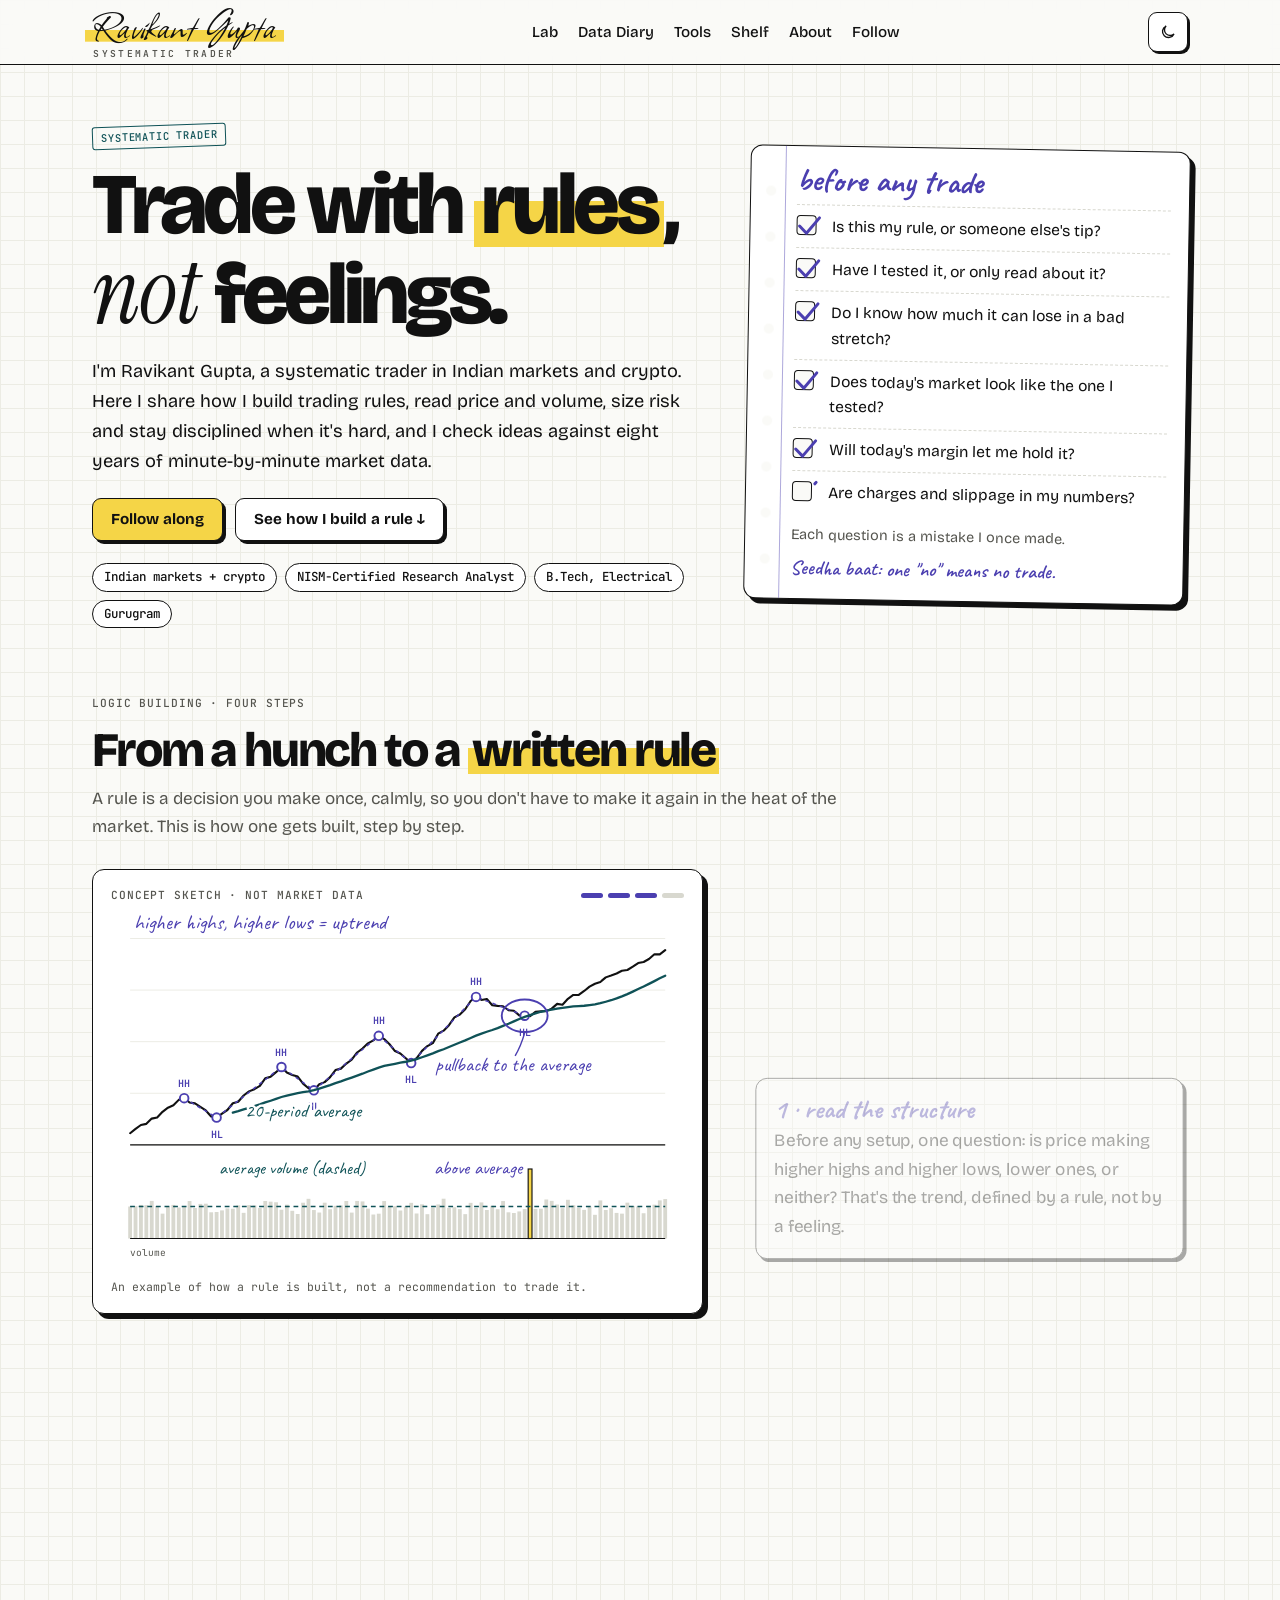
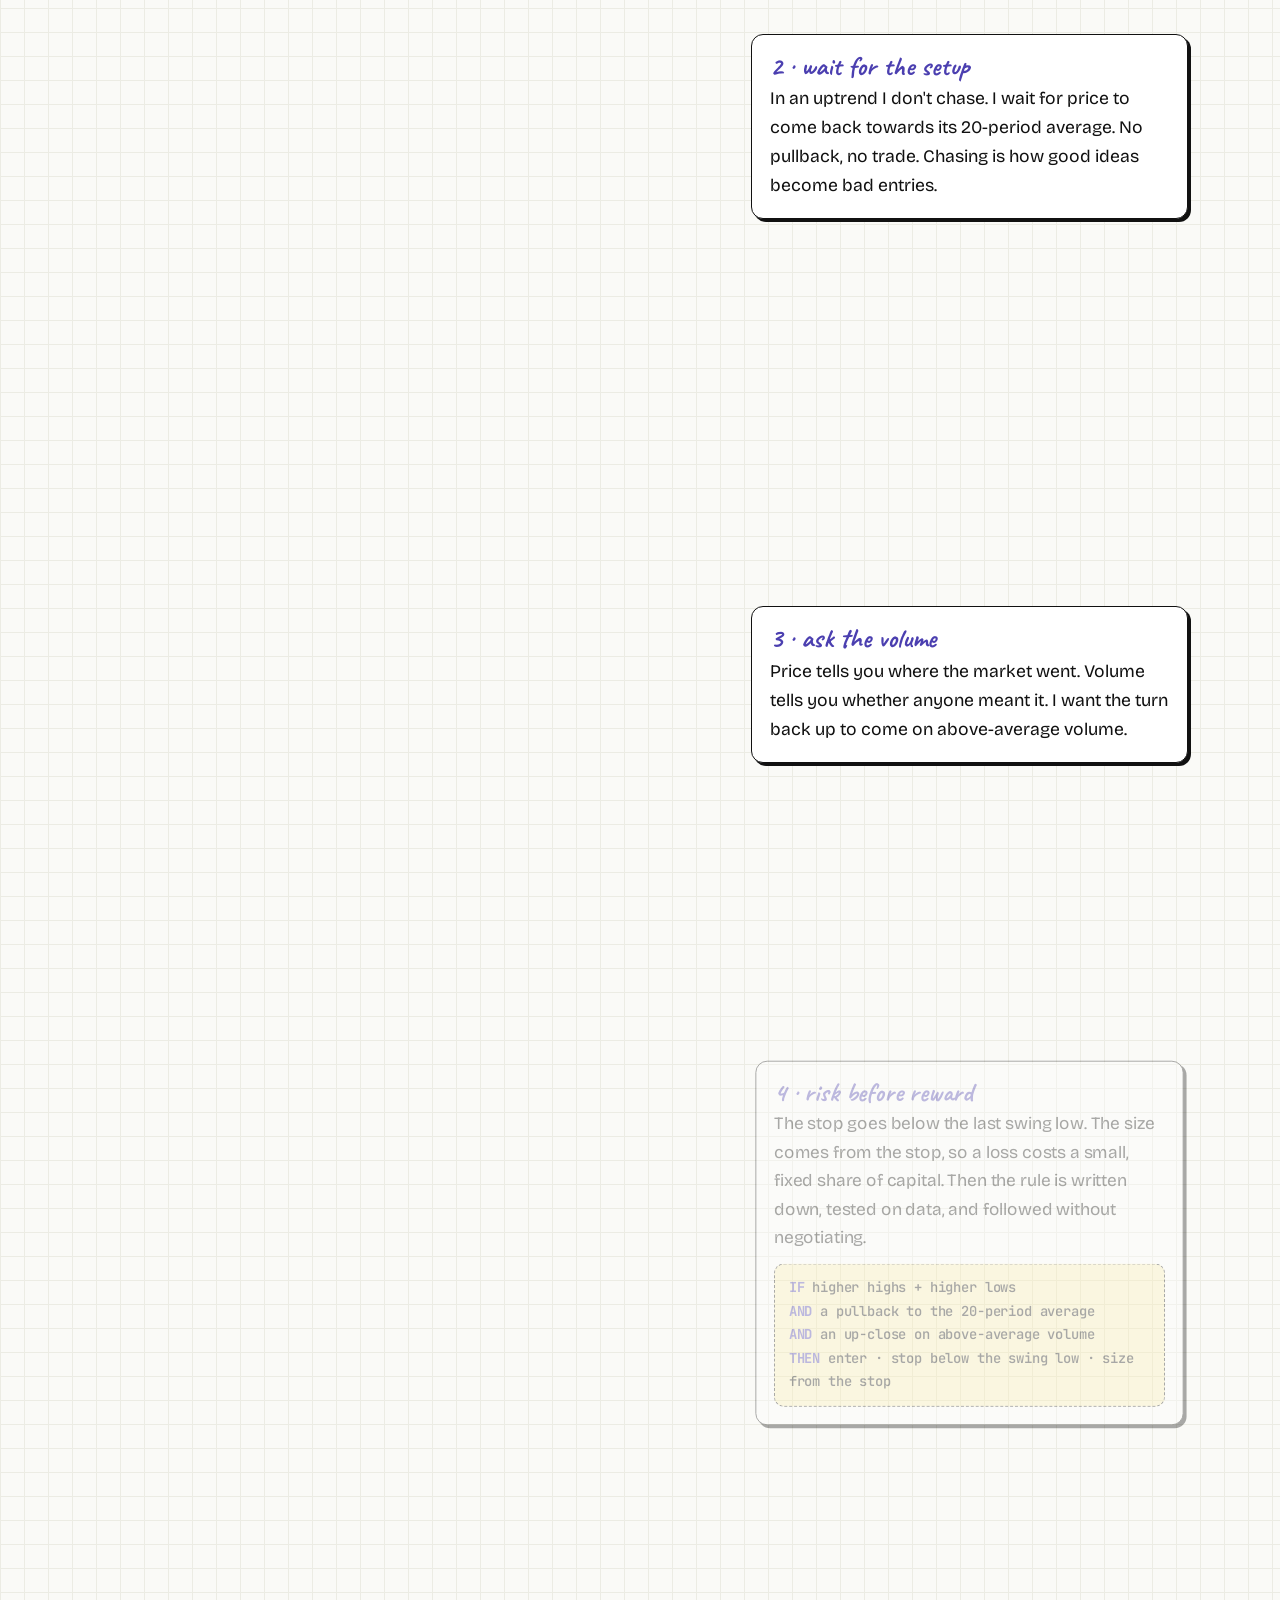
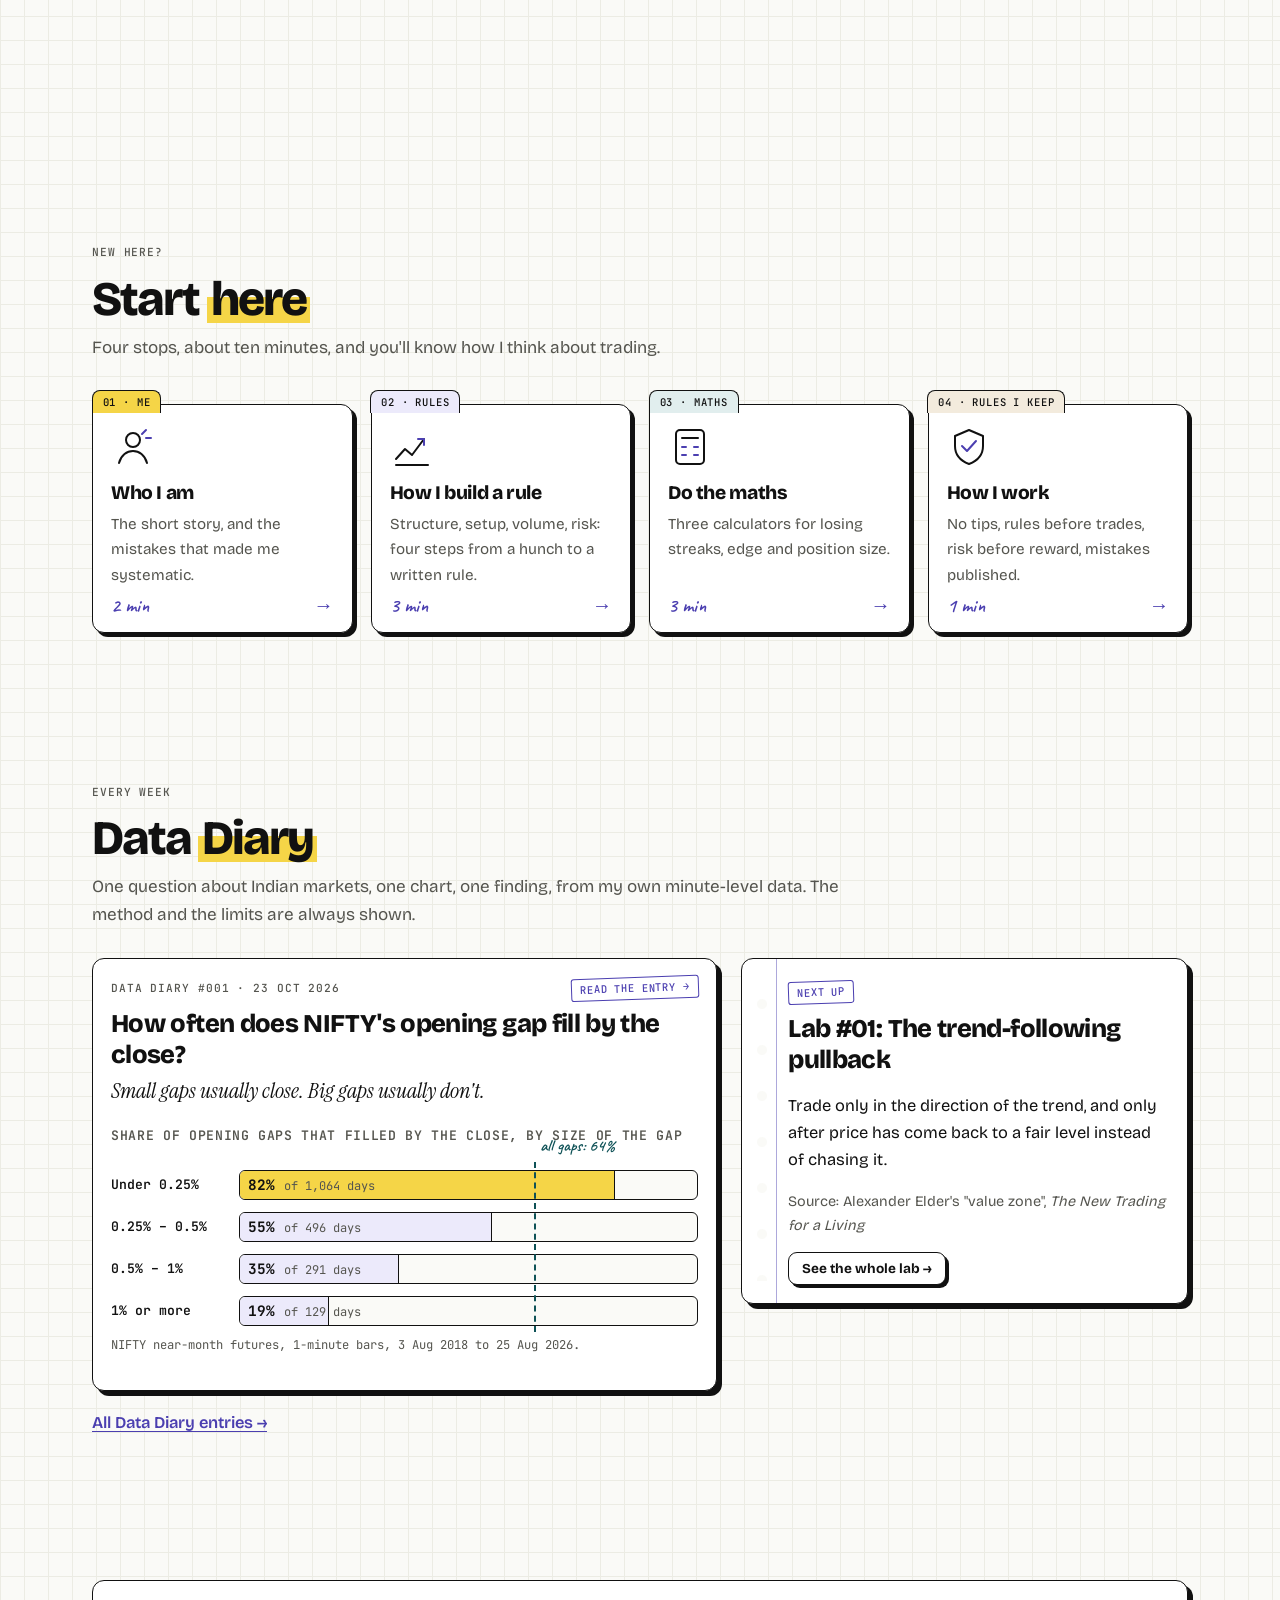
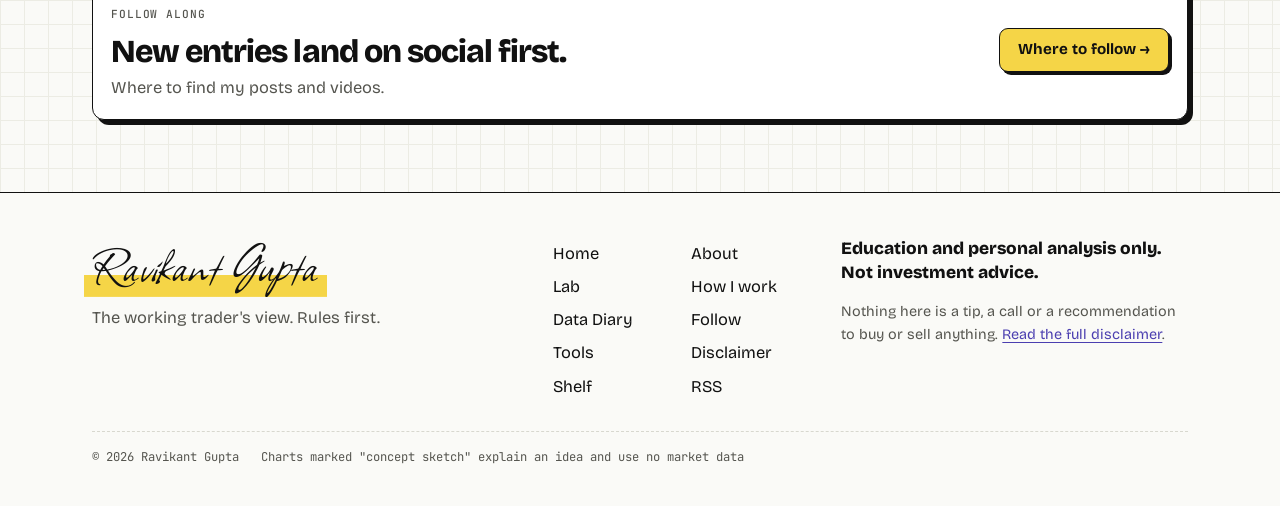
==== commit cd377369: "Remove internal language notes: home" ====
--- a/index.html
+++ b/index.html
@@ -90,7 +90,7 @@
 </div></section>
 
 <section class="blk follow-strip" aria-labelledby="fs-h"><div class="wrap">
-  <div class="page fs reveal"><div><span class="label">Follow along</span><h2 id="fs-h">New entries land on social first.</h2><p class="muted">Reels and Shorts in Hindi. X and LinkedIn in English.</p></div><a class="btn primary" href="follow/">Where to follow →</a></div>
+  <div class="page fs reveal"><div><span class="label">Follow along</span><h2 id="fs-h">New entries land on social first.</h2><p class="muted">Where to find my posts and videos.</p></div><a class="btn primary" href="follow/">Where to follow →</a></div>
 </div></section>
 
 </main>
--- a/assets/site.css
+++ b/assets/site.css
@@ -1,21 +1,40 @@
 /* ravikantgupta.in · "Lab Notebook" design · no red anywhere */
 :root{
   --paper:#FAFAF7; --card:#FFFFFF; --grid:#ECECE4; --ink:#111111; --muted:#55554F; --line:#D8D8CF;
-  --hl:#F5D547; --hl-soft:#FBF0B8; --teal:#0F5257; --teal-soft:#E1EEEE; --violet:#4B3FB0; --violet-soft:#ECEAFB;
+  --edge:#111111; --edge-hi:#111111; --on-hl:#111111; --on-violet:#FFFFFF;
+  --hl:#F5D547; --logo-hl:#F5D547; --hl-soft:#FBF0B8; --teal:#0F5257; --teal-soft:#E1EEEE; --violet:#4B3FB0; --violet-soft:#ECEAFB;
   --sand-soft:#F3EBDD; --shadow:#111111;
-  --tab0:var(--hl); --tab1:var(--violet-soft); --tab2:var(--teal-soft); --tab3:var(--sand-soft);
+  --mark-y:85%; --mark-h:45%;
+  --bar:var(--violet-soft); --bar-hi:var(--hl);
+  --tab0:var(--hl); --tab1:var(--violet-soft); --tab2:var(--teal-soft); --tab3:var(--sand-soft); --tab-ink:var(--ink);
+  --sp0:#F7E9A8; --sp1:#DCD7FA; --sp2:#CFE6E6; --sp3:#DDE6F3; --sp4:#EFE3CF; --plank:var(--ink);
   --sans:"Bricolage Grotesque",system-ui,-apple-system,"Segoe UI",sans-serif; --serif:"Instrument Serif",Georgia,serif;
-  --mono:"JetBrains Mono",ui-monospace,Consolas,monospace; --hand:"Caveat","Segoe Print",cursive; --script:"Great Vibes",cursive;
+  --mono:"JetBrains Mono",ui-monospace,Consolas,monospace; --hand:"Caveat","Segoe Print",cursive; --script:"Allison","Segoe Script",cursive;
   color-scheme:light;
 }
+/* Dark: a warm "night notebook". Soft outlines instead of white ones, and the highlighter becomes a marker
+   underline so light text never sits on yellow. Keep both blocks below identical. */
 @media (prefers-color-scheme:dark){:root:not([data-theme="light"]){
-  --paper:#121212; --card:#1B1B1A; --grid:#1F1F1D; --ink:#EDEDE8; --muted:#A6A69E; --line:#2F2F2B;
-  --hl:#E9C93A; --hl-soft:#3A3315; --teal:#6FC1C1; --teal-soft:#16292A; --violet:#AFA4FF; --violet-soft:#25223D;
-  --sand-soft:#2B261D; --shadow:#000; color-scheme:dark;}}
+  --paper:#151410; --card:#211F1A; --grid:#1D1C17; --ink:#EEEAE0; --muted:#A29D90; --line:#353229;
+  --edge:#4D493F; --edge-hi:#8C8779; --on-hl:#14130F; --on-violet:#14130F;
+  --hl:#E8C64A; --logo-hl:#7A6519; --hl-soft:#2E2914; --teal:#7FCEC6; --teal-soft:#15292A; --violet:#B6ACFF; --violet-soft:#26233F;
+  --sand-soft:#2A251C; --shadow:#000000;
+  --mark-y:100%; --mark-h:20%;
+  --bar:#2D2950; --bar-hi:#5E4F17;
+  --tab0:#E8C64A; --tab1:#B6ACFF; --tab2:#7FCEC6; --tab3:#E3D0A8; --tab-ink:#14130F;
+  --sp0:#D9C46B; --sp1:#ACA4E3; --sp2:#93C6C0; --sp3:#A9BBD8; --sp4:#D4C09C; --plank:#4D493F;
+  color-scheme:dark;}}
 :root[data-theme="dark"]{
-  --paper:#121212; --card:#1B1B1A; --grid:#1F1F1D; --ink:#EDEDE8; --muted:#A6A69E; --line:#2F2F2B;
-  --hl:#E9C93A; --hl-soft:#3A3315; --teal:#6FC1C1; --teal-soft:#16292A; --violet:#AFA4FF; --violet-soft:#25223D;
-  --sand-soft:#2B261D; --shadow:#000; color-scheme:dark;}
+  --paper:#151410; --card:#211F1A; --grid:#1D1C17; --ink:#EEEAE0; --muted:#A29D90; --line:#353229;
+  --edge:#4D493F; --edge-hi:#8C8779; --on-hl:#14130F; --on-violet:#14130F;
+  --hl:#E8C64A; --logo-hl:#7A6519; --hl-soft:#2E2914; --teal:#7FCEC6; --teal-soft:#15292A; --violet:#B6ACFF; --violet-soft:#26233F;
+  --sand-soft:#2A251C; --shadow:#000000;
+  --mark-y:100%; --mark-h:20%;
+  --bar:#2D2950; --bar-hi:#5E4F17;
+  --tab0:#E8C64A; --tab1:#B6ACFF; --tab2:#7FCEC6; --tab3:#E3D0A8; --tab-ink:#14130F;
+  --sp0:#D9C46B; --sp1:#ACA4E3; --sp2:#93C6C0; --sp3:#A9BBD8; --sp4:#D4C09C; --plank:#4D493F;
+  color-scheme:dark;}
+::selection{background:var(--hl);color:var(--on-hl)}
 *{box-sizing:border-box}
 html{scroll-behavior:smooth;scroll-padding-top:84px}
 @media (prefers-reduced-motion:reduce){html{scroll-behavior:auto}*,*::before,*::after{animation-duration:.001ms!important;transition-duration:.001ms!important}}
@@ -24,7 +43,7 @@
 img{max-width:100%;height:auto}
 a{color:var(--violet);text-underline-offset:3px}
 :focus-visible{outline:2.5px solid var(--violet);outline-offset:3px;border-radius:4px}
-.skip{position:absolute;left:-999px;top:8px;background:var(--hl);color:#111;padding:8px 12px;border-radius:6px;z-index:50}
+.skip{position:absolute;left:-999px;top:8px;background:var(--hl);color:var(--on-hl);padding:8px 12px;border-radius:6px;z-index:50}
 .skip:focus{left:8px}
 .sr{position:absolute;width:1px;height:1px;overflow:hidden;clip:rect(0 0 0 0);white-space:nowrap}
 .wrap{max-width:1160px;margin:0 auto;padding:0 16px}
@@ -34,33 +53,33 @@
 .label{font:500 .7rem/1.25 var(--mono);letter-spacing:.08em;text-transform:uppercase;color:var(--muted)}
 .stamp{display:inline-block;font:500 .66rem/1 var(--mono);text-transform:uppercase;letter-spacing:.08em;border:1.5px solid currentColor;color:var(--teal);padding:5px 8px;border-radius:3px;transform:rotate(-2deg);text-decoration:none}
 .stamp.v{color:var(--violet)}.stamp.m{color:var(--muted)}
-.hl{background:linear-gradient(var(--hl),var(--hl)) 0 85%/100% 45% no-repeat;padding:0 .08em;color:inherit;-webkit-box-decoration-break:clone;box-decoration-break:clone}
-.js .reveal .hl,.js .sh .hl{background-size:0% 45%;transition:background-size .9s cubic-bezier(.6,.1,.2,1) .15s}
-.js .in .hl,.js .sh.in .hl{background-size:100% 45%}
-.js .hero h1 .hl,.js .page-head h1 .hl{background-size:0% 45%;animation:hl-sweep .9s .45s cubic-bezier(.6,.1,.2,1) forwards}
-@keyframes hl-sweep{to{background-size:100% 45%}}
+.hl{background:linear-gradient(var(--hl),var(--hl)) 0 var(--mark-y)/100% var(--mark-h) no-repeat;padding:0 .08em;color:inherit;-webkit-box-decoration-break:clone;box-decoration-break:clone}
+.js .reveal .hl,.js .sh .hl{background-size:0% var(--mark-h);transition:background-size .9s cubic-bezier(.6,.1,.2,1) .15s}
+.js .in .hl,.js .sh.in .hl{background-size:100% var(--mark-h)}
+.js .hero h1 .hl,.js .page-head h1 .hl{background-size:0% var(--mark-h);animation:hl-sweep .9s .45s cubic-bezier(.6,.1,.2,1) forwards}
+@keyframes hl-sweep{to{background-size:100% var(--mark-h)}}
 .seedha{font:600 1.25rem/1.25 var(--hand);color:var(--violet);margin:8px 0 0}
 .h3{font:800 1.3rem/1.2 var(--sans);letter-spacing:-.02em;margin:8px 0 10px}
 .progress{position:fixed;top:0;left:0;height:3px;width:100%;background:var(--violet);transform-origin:0 50%;transform:scaleX(0);z-index:30}
 
 /* header */
-header.site{position:sticky;top:0;z-index:20;background:color-mix(in srgb,var(--paper) 88%,transparent);backdrop-filter:blur(8px);border-bottom:1.5px solid var(--ink)}
+header.site{position:sticky;top:0;z-index:20;background:color-mix(in srgb,var(--paper) 88%,transparent);backdrop-filter:blur(8px);border-bottom:1.5px solid var(--edge)}
 .bar{display:flex;align-items:center;justify-content:space-between;gap:16px;min-height:64px}
-.wordmark{position:relative;display:inline-flex;align-items:baseline;text-decoration:none;color:var(--ink);line-height:1;padding-bottom:6px}
-.wordmark .R{font:800 2.25rem/1 var(--sans);letter-spacing:-.04em}
-.wordmark .rest{font:400 1.8rem/1 var(--script);margin-left:.02em}
-.wordmark svg{position:absolute;left:22px;bottom:-2px;width:calc(100% - 22px);height:10px;overflow:visible}
-.wordmark svg path{stroke:var(--violet);stroke-width:1.6;fill:none;stroke-linecap:round}
-.wordmark.animate .rest{clip-path:inset(-10px 100% -10px 0);animation:write 1.6s .25s cubic-bezier(.6,.1,.3,1) forwards}
-.wordmark.animate svg path{stroke-dasharray:240;stroke-dashoffset:240;animation:flourish .9s 1.6s ease-out forwards}
-@keyframes write{to{clip-path:inset(-10px 0 -10px 0)}}
-@keyframes flourish{to{stroke-dashoffset:0}}
+/* logo: handwritten name on a highlighter stroke, title in small capitals */
+.wordmark{display:inline-flex;flex-direction:column;text-decoration:none;color:var(--ink);line-height:1;padding:4px 0}
+.wordmark .n{font:400 2.65rem/.82 var(--script);white-space:nowrap;padding:0 .14em;margin-left:-.14em;
+  background:linear-gradient(var(--logo-hl),var(--logo-hl)) 0 90%/100% 30% no-repeat}
+.wordmark .s{font:600 .56rem/1 var(--mono);letter-spacing:.24em;text-transform:uppercase;color:var(--muted);margin:5px 0 0 .15em}
+.wordmark.animate .n{animation:logo-sweep .8s .3s cubic-bezier(.6,.1,.2,1) both}
+@keyframes logo-sweep{from{background-size:0% 30%}}
+@media (min-width:720px){.wordmark .n{font-size:3rem}.wordmark .s{font-size:.6rem}}
+@media (max-width:400px){.wordmark .n{font-size:2.3rem}.wordmark .s{font-size:.5rem}}
 nav.main ul{display:none;list-style:none;margin:0;padding:0;gap:20px}
-nav.main a{color:var(--ink);text-decoration:none;font-weight:500;font-size:.95rem;background:linear-gradient(var(--hl),var(--hl)) 0 88%/0 42% no-repeat;transition:background-size .25s}
-nav.main a:hover,nav.main a[aria-current="page"]{background-size:100% 42%}
+nav.main a{color:var(--ink);text-decoration:none;font-weight:500;font-size:.95rem;background:linear-gradient(var(--hl),var(--hl)) 0 var(--mark-y)/0 var(--mark-h) no-repeat;transition:background-size .25s}
+nav.main a:hover,nav.main a[aria-current="page"]{background-size:100% var(--mark-h)}
 @media (min-width:960px){nav.main ul{display:flex}}
 .tools{display:flex;gap:8px}
-.ib{appearance:none;border:1.5px solid var(--ink);background:var(--card);color:var(--ink);width:40px;height:40px;border-radius:9px;display:grid;place-items:center;cursor:pointer;box-shadow:2px 2px 0 var(--shadow);transition:transform .12s,box-shadow .12s}
+.ib{appearance:none;border:1.5px solid var(--edge);background:var(--card);color:var(--ink);width:40px;height:40px;border-radius:9px;display:grid;place-items:center;cursor:pointer;box-shadow:2px 2px 0 var(--shadow);transition:transform .12s,box-shadow .12s}
 .ib:active{transform:translate(2px,2px);box-shadow:none}
 .ib .sun{display:none}:root[data-theme="dark"] .ib .sun{display:block}:root[data-theme="dark"] .ib .moon{display:none}
 @media (prefers-color-scheme:dark){:root:not([data-theme="light"]) .ib .sun{display:block}:root:not([data-theme="light"]) .ib .moon{display:none}}
@@ -71,12 +90,12 @@
 .drawer a[aria-current="page"]{color:var(--violet)}
 
 /* shared blocks */
-.btn{display:inline-flex;align-items:center;gap:8px;padding:13px 18px;border-radius:9px;font:700 .95rem/1 var(--sans);text-decoration:none;color:var(--ink);background:var(--card);border:1.5px solid var(--ink);box-shadow:3px 3px 0 var(--shadow);transition:transform .12s,box-shadow .12s;cursor:pointer}
+.btn{display:inline-flex;align-items:center;gap:8px;padding:13px 18px;border-radius:9px;font:700 .95rem/1 var(--sans);text-decoration:none;color:var(--ink);background:var(--card);border:1.5px solid var(--edge);box-shadow:3px 3px 0 var(--shadow);transition:transform .12s,box-shadow .12s;cursor:pointer}
 .btn:hover{transform:translate(-1px,-1px);box-shadow:4px 4px 0 var(--shadow)}
 .btn:active{transform:translate(3px,3px);box-shadow:none}
-.btn.primary{background:var(--hl);color:#111}
+.btn.primary{background:var(--hl);color:var(--on-hl)}
 .btn.small{padding:9px 13px;font-size:.85rem}
-.page{background:var(--card);border:1.5px solid var(--ink);border-radius:12px;padding:18px;box-shadow:5px 5px 0 var(--shadow);position:relative}
+.page{background:var(--card);border:1.5px solid var(--edge);border-radius:12px;padding:18px;box-shadow:5px 5px 0 var(--shadow);position:relative}
 .page.holes{padding-left:46px}
 .page.holes::before{content:"";position:absolute;left:14px;top:22px;bottom:22px;width:12px;background:radial-gradient(circle,var(--paper) 4.5px,transparent 5.5px) 0 0/12px 46px repeat-y}
 .page.holes::after{content:"";position:absolute;left:34px;top:0;bottom:0;border-left:1.5px solid color-mix(in srgb,var(--violet) 45%,transparent)}
@@ -104,12 +123,12 @@
 .hero .lede{font-size:1.14rem;max-width:56ch;margin:0 0 22px}
 .cta{display:flex;flex-wrap:wrap;gap:12px}
 .creds{display:flex;flex-wrap:wrap;gap:8px;margin:22px 0 0;padding:0;list-style:none}
-.creds li{font:500 .78rem/1 var(--mono);border:1.5px solid var(--ink);border-radius:999px;padding:7px 11px;background:var(--card)}
+.creds li{font:500 .78rem/1 var(--mono);border:1.5px solid var(--edge);border-radius:999px;padding:7px 11px;background:var(--card)}
 .check{max-width:440px;justify-self:center;width:100%;transform:rotate(1deg)}
 .check h2{font:700 2rem/1 var(--hand);color:var(--violet);margin:0 0 4px}
 .check ol{list-style:none;margin:8px 0 10px;padding:0}
 .check li{display:grid;grid-template-columns:28px 1fr;gap:8px;align-items:start;padding:8px 0;border-top:1px dashed var(--line);font-size:.98rem}
-.box{width:20px;height:20px;border:1.8px solid var(--ink);border-radius:4px;margin-top:2px;position:relative;background:var(--paper)}
+.box{width:20px;height:20px;border:1.8px solid var(--edge-hi);border-radius:4px;margin-top:2px;position:relative;background:var(--paper)}
 .box svg{position:absolute;inset:-4px -6px -2px -2px;width:28px;height:26px;overflow:visible}
 .box path{fill:none;stroke:var(--violet);stroke-width:3;stroke-linecap:round;stroke-linejoin:round}
 .js .box path{stroke-dasharray:30;stroke-dashoffset:30;transition:stroke-dashoffset .35s ease}
@@ -139,15 +158,15 @@
 @media (max-width:979px){.step{min-height:52vh;align-items:flex-end}.fig-col svg{max-height:36vh}.fig-col .page{padding:12px}}
 .reduce .step,.no-js .step{min-height:0;margin:14px 0}.reduce .steps{padding-bottom:0}.reduce .fig-col{position:static}
 .reduce .step .page{opacity:1;transform:none}
-.rule{margin-top:12px;padding:12px 14px;border:1.5px dashed var(--ink);border-radius:10px;background:var(--hl-soft);font:500 .88rem/1.7 var(--mono)}
+.rule{margin-top:12px;padding:12px 14px;border:1.5px dashed var(--edge);border-radius:10px;background:var(--hl-soft);font:500 .88rem/1.7 var(--mono)}
 .rule b{color:var(--violet)}
 
 /* start here */
 .start{display:grid;gap:18px;grid-template-columns:1fr}
 @media (min-width:700px){.start{grid-template-columns:1fr 1fr}}
 @media (min-width:1080px){.start{grid-template-columns:repeat(4,1fr)}}
-.icard{position:relative;display:flex;flex-direction:column;gap:8px;text-decoration:none;color:var(--ink);background:var(--card);border:1.5px solid var(--ink);border-radius:4px 12px 12px 12px;padding:20px 18px 16px;box-shadow:4px 4px 0 var(--shadow);transition:transform .15s,box-shadow .15s;margin-top:14px;min-height:220px}
-.icard::before{content:attr(data-tab);position:absolute;top:-15px;left:-1.5px;font:500 .66rem/1 var(--mono);letter-spacing:.08em;text-transform:uppercase;background:var(--tabc,var(--hl));color:var(--ink);border:1.5px solid var(--ink);border-bottom:0;border-radius:8px 8px 0 0;padding:6px 10px 5px}
+.icard{position:relative;display:flex;flex-direction:column;gap:8px;text-decoration:none;color:var(--ink);background:var(--card);border:1.5px solid var(--edge);border-radius:4px 12px 12px 12px;padding:20px 18px 16px;box-shadow:4px 4px 0 var(--shadow);transition:transform .15s,box-shadow .15s;margin-top:14px;min-height:220px}
+.icard::before{content:attr(data-tab);position:absolute;top:-15px;left:-1.5px;font:500 .66rem/1 var(--mono);letter-spacing:.08em;text-transform:uppercase;background:var(--tabc,var(--hl));color:var(--tab-ink);border:1.5px solid var(--edge);border-bottom:0;border-radius:8px 8px 0 0;padding:6px 10px 5px}
 .icard:hover{transform:translate(-2px,-2px);box-shadow:7px 7px 0 var(--shadow)}
 .icard svg.ic{width:44px;height:44px}
 .icard svg.ic *{fill:none;stroke:var(--ink);stroke-width:2;stroke-linecap:round;stroke-linejoin:round}
@@ -180,9 +199,9 @@
 .bars{position:relative;display:grid;gap:12px;margin:26px 0 6px}
 .brow{display:grid;grid-template-columns:118px minmax(0,1fr);gap:10px;align-items:center}
 .brow .bl{font:600 .82rem/1.2 var(--mono)}
-.bt{position:relative;height:30px;border:1.5px solid var(--ink);border-radius:6px;background:var(--paper);overflow:hidden}
-.bf{position:absolute;left:0;top:0;bottom:0;width:var(--w);background:var(--violet-soft);border-right:1.5px solid var(--ink);transition:width 1s cubic-bezier(.3,.7,.2,1)}
-.brow:first-child .bf{background:var(--hl)}
+.bt{position:relative;height:30px;border:1.5px solid var(--edge);border-radius:6px;background:var(--paper);overflow:hidden}
+.bf{position:absolute;left:0;top:0;bottom:0;width:var(--w);background:var(--bar);border-right:1.5px solid var(--edge);transition:width 1s cubic-bezier(.3,.7,.2,1)}
+.brow:first-child .bf{background:var(--bar-hi)}
 .js .bars[data-anim] .bf{width:0}
 .js .bars[data-anim].in .bf{width:var(--w)}
 .bv{position:absolute;left:8px;top:50%;transform:translateY(-50%);font:700 .9rem/1 var(--mono);white-space:nowrap;color:var(--ink)}
@@ -201,7 +220,7 @@
 .entry-grid>*{min-width:0}
 .year{font:800 1.6rem/1 var(--sans);letter-spacing:-.03em;margin:0 0 12px}
 .archive{list-style:none;margin:0 0 28px;padding:0;display:grid;gap:14px}
-.archive a{display:grid;grid-template-columns:auto 1fr;gap:4px 14px;padding:16px;background:var(--card);border:1.5px solid var(--ink);border-radius:10px;box-shadow:3px 3px 0 var(--shadow);text-decoration:none;color:var(--ink);transition:transform .12s,box-shadow .12s}
+.archive a{display:grid;grid-template-columns:auto 1fr;gap:4px 14px;padding:16px;background:var(--card);border:1.5px solid var(--edge);border-radius:10px;box-shadow:3px 3px 0 var(--shadow);text-decoration:none;color:var(--ink);transition:transform .12s,box-shadow .12s}
 .archive a:hover{transform:translate(-2px,-2px);box-shadow:5px 5px 0 var(--shadow)}
 .archive .no{grid-row:span 3;font:800 1.4rem/1.1 var(--sans);color:var(--violet)}
 .archive .q{font:700 1.1rem/1.3 var(--sans)}
@@ -221,7 +240,7 @@
 .parts span span{color:var(--muted);font-size:.94rem}
 .index{margin-bottom:26px}
 .index table{width:100%;border-collapse:collapse;font-size:.97rem;margin-top:8px}
-.index th{font:500 .68rem/1 var(--mono);text-transform:uppercase;letter-spacing:.08em;color:var(--muted);text-align:left;padding:0 8px 10px;border-bottom:1.5px solid var(--ink)}
+.index th{font:500 .68rem/1 var(--mono);text-transform:uppercase;letter-spacing:.08em;color:var(--muted);text-align:left;padding:0 8px 10px;border-bottom:1.5px solid var(--edge)}
 .index td{padding:14px 8px;border-bottom:1px dashed var(--line);vertical-align:top}
 .index td:first-child{font:500 .85rem/1.6 var(--mono);color:var(--violet);white-space:nowrap}
 .index td a{color:var(--ink);font-weight:600}
@@ -239,7 +258,7 @@
 .entry .meta{font:400 .78rem/1.6 var(--mono);color:var(--muted);margin:0 0 18px}
 .entry-foot{display:flex;flex-wrap:wrap;gap:12px;align-items:center;justify-content:space-between;margin-top:26px;padding-top:16px;border-top:1.5px dashed var(--line)}
 .entry-nav{display:flex;justify-content:space-between;gap:12px;margin-top:22px;font-weight:600}
-.draft-note{font:500 .78rem/1.5 var(--mono);background:var(--hl-soft);border:1.5px dashed var(--ink);border-radius:8px;padding:8px 10px;margin:0 0 14px}
+.draft-note{font:500 .78rem/1.5 var(--mono);background:var(--hl-soft);border:1.5px dashed var(--edge);border-radius:8px;padding:8px 10px;margin:0 0 14px}
 
 /* prose */
 .prose{font-size:1.06rem;line-height:1.75}
@@ -256,9 +275,9 @@
 .prose code{font:500 .9em/1 var(--mono);background:var(--violet-soft);padding:2px 5px;border-radius:4px}
 .prose pre{overflow-x:auto;background:var(--paper);border:1.5px solid var(--line);border-radius:8px;padding:12px}
 .prose pre code{background:none;padding:0}
-.table{overflow-x:auto;margin:1.2em 0;border:1.5px solid var(--ink);border-radius:10px}
+.table{overflow-x:auto;margin:1.2em 0;border:1.5px solid var(--edge);border-radius:10px}
 .table table{border-collapse:collapse;width:100%;font-size:.95rem}
-.table th{text-align:left;font:600 .76rem/1.3 var(--mono);text-transform:uppercase;letter-spacing:.04em;background:var(--hl-soft);padding:10px 12px;border-bottom:1.5px solid var(--ink)}
+.table th{text-align:left;font:600 .76rem/1.3 var(--mono);text-transform:uppercase;letter-spacing:.04em;background:var(--hl-soft);padding:10px 12px;border-bottom:1.5px solid var(--edge)}
 .table td{padding:9px 12px;border-top:1px dashed var(--line)}
 
 /* tools + sliders */
@@ -270,24 +289,24 @@
 .field>label{display:flex;justify-content:space-between;align-items:baseline;font:500 .72rem/1.3 var(--mono);text-transform:uppercase;letter-spacing:.06em;color:var(--muted);margin-bottom:2px}
 .field>label output{font:700 1rem/1 var(--mono);color:var(--ink);text-transform:none;letter-spacing:0}
 .sl{display:grid;grid-template-columns:34px minmax(0,1fr) 34px;gap:8px;align-items:end}
-.sb{appearance:none;width:34px;height:34px;border-radius:50%;border:1.5px solid var(--ink);background:var(--card);color:var(--ink);font:700 1.1rem/1 var(--mono);cursor:pointer;box-shadow:2px 2px 0 var(--shadow);transition:transform .1s,box-shadow .1s;touch-action:manipulation;margin-bottom:-2px}
+.sb{appearance:none;width:34px;height:34px;border-radius:50%;border:1.5px solid var(--edge);background:var(--card);color:var(--ink);font:700 1.1rem/1 var(--mono);cursor:pointer;box-shadow:2px 2px 0 var(--shadow);transition:transform .1s,box-shadow .1s;touch-action:manipulation;margin-bottom:-2px}
 .sb:active{transform:translate(2px,2px);box-shadow:none}
 .track{position:relative;padding-top:30px}
 .bubble{position:absolute;top:0;left:calc(13px + (100% - 26px) * var(--f,0));transform:translateX(-50%);font:600 .78rem/1 var(--mono);background:var(--ink);color:var(--paper);padding:5px 8px;border-radius:6px;pointer-events:none;white-space:nowrap}
 .bubble:empty{display:none}
 .bubble::after{content:"";position:absolute;left:50%;bottom:-5px;margin-left:-5px;border:5px solid transparent;border-top-color:var(--ink);border-bottom:0}
 input[type=range].rg{-webkit-appearance:none;appearance:none;display:block;width:100%;height:30px;margin:0;background:transparent;cursor:pointer;touch-action:pan-y}
-input[type=range].rg::-webkit-slider-runnable-track{height:12px;border-radius:999px;border:1.5px solid var(--ink);background:linear-gradient(90deg,var(--violet) 0 calc(13px + (100% - 26px) * var(--f,0)),var(--paper) calc(13px + (100% - 26px) * var(--f,0)) 100%)}
-input[type=range].rg::-webkit-slider-thumb{-webkit-appearance:none;width:26px;height:26px;margin-top:-8.5px;border-radius:50%;background:var(--hl);border:2px solid var(--ink);box-shadow:2px 2px 0 var(--shadow);transition:transform .12s}
+input[type=range].rg::-webkit-slider-runnable-track{height:12px;border-radius:999px;border:1.5px solid var(--edge-hi);background:linear-gradient(90deg,var(--violet) 0 calc(13px + (100% - 26px) * var(--f,0)),var(--paper) calc(13px + (100% - 26px) * var(--f,0)) 100%)}
+input[type=range].rg::-webkit-slider-thumb{-webkit-appearance:none;width:26px;height:26px;margin-top:-8.5px;border-radius:50%;background:var(--hl);border:2px solid var(--on-hl);box-shadow:2px 2px 0 var(--shadow);transition:transform .12s}
 input[type=range].rg:active::-webkit-slider-thumb{transform:scale(1.18)}
-input[type=range].rg::-moz-range-track{height:12px;border-radius:999px;border:1.5px solid var(--ink);background:var(--paper)}
+input[type=range].rg::-moz-range-track{height:12px;border-radius:999px;border:1.5px solid var(--edge-hi);background:var(--paper)}
 input[type=range].rg::-moz-range-progress{height:12px;border-radius:999px;background:var(--violet)}
-input[type=range].rg::-moz-range-thumb{width:24px;height:24px;border-radius:50%;background:var(--hl);border:2px solid var(--ink);box-shadow:2px 2px 0 var(--shadow)}
+input[type=range].rg::-moz-range-thumb{width:24px;height:24px;border-radius:50%;background:var(--hl);border:2px solid var(--on-hl);box-shadow:2px 2px 0 var(--shadow)}
 input[type=range].rg:focus-visible{outline:none}
 input[type=range].rg:focus-visible::-webkit-slider-thumb{outline:3px solid var(--violet);outline-offset:3px}
 input[type=range].rg:focus-visible::-moz-range-thumb{outline:3px solid var(--violet);outline-offset:3px}
 .ticks{display:flex;justify-content:space-between;font:400 .66rem/1 var(--mono);color:var(--muted);margin:6px 55px 0}
-.money{display:flex;align-items:center;min-width:0;border:1.5px solid var(--ink);border-radius:8px;background:var(--paper);overflow:hidden}
+.money{display:flex;align-items:center;min-width:0;border:1.5px solid var(--edge-hi);border-radius:8px;background:var(--paper);overflow:hidden}
 .money span{font:600 .95rem/1 var(--mono);padding:0 0 0 10px;color:var(--muted)}
 .money input{flex:1;min-width:0;width:100%;border:0;background:transparent;color:var(--ink);font:600 1rem/1 var(--mono);padding:11px 10px}
 .money input:focus{outline:none}.money:focus-within{outline:2.5px solid var(--violet);outline-offset:2px}
@@ -308,7 +327,7 @@
 .about .prose{font-size:1.1rem}
 .about .q{font:400 clamp(1.6rem,3.2vw,2.3rem)/1.18 var(--serif);font-style:italic;margin:0 0 20px}
 .seats{display:flex;flex-wrap:wrap;gap:8px;margin:16px 0 0}
-.seats span{border:1.5px solid var(--ink);border-radius:999px;padding:6px 12px;font-weight:600;font-size:.92rem;background:var(--card)}
+.seats span{border:1.5px solid var(--edge);border-radius:999px;padding:6px 12px;font-weight:600;font-size:.92rem;background:var(--card)}
 .sig{display:block;font:400 3rem/1.2 var(--script);margin-top:18px}
 .js .sig{clip-path:inset(-20px 100% -20px 0);transition:clip-path 1.6s cubic-bezier(.6,.1,.3,1)}
 .js .sig.in{clip-path:inset(-20px 0 -20px 0)}
@@ -322,7 +341,7 @@
 .mk li::before{content:"✗";color:var(--teal);font-weight:700}
 .rules{list-style:none;margin:0;padding:0;counter-reset:r;display:grid;gap:0 28px;grid-template-columns:1fr}
 @media (min-width:860px){.rules{grid-template-columns:1fr 1fr}}
-.rules li{counter-increment:r;display:grid;grid-template-columns:36px 1fr;gap:8px;padding:14px 0;border-top:1.5px solid var(--ink)}
+.rules li{counter-increment:r;display:grid;grid-template-columns:36px 1fr;gap:8px;padding:14px 0;border-top:1.5px solid var(--edge)}
 .rules li::before{content:counter(r);font:800 1.5rem/1 var(--sans);color:var(--teal)}
 .rules b{display:block;font-size:1.05rem}
 .rules span span{color:var(--muted);font-size:.96rem}
@@ -333,48 +352,47 @@
 .shelf-wrap>*{min-width:0}
 .shelf-row{margin-bottom:20px}
 .shelf-row .label{display:flex;justify-content:space-between;margin-bottom:6px}
-.spines{display:flex;gap:6px;align-items:flex-end;min-height:192px;padding:20px 6px 0;border-bottom:8px solid var(--ink);overflow-x:auto;overflow-y:hidden;scroll-snap-type:x proximity;scrollbar-width:thin}
-.spine{appearance:none;flex:none;scroll-snap-align:start;writing-mode:vertical-rl;transform:rotate(180deg);border:1.5px solid var(--ink);border-radius:3px;padding:10px 6px;font:600 .74rem/1.15 var(--sans);color:#111;text-align:left;cursor:pointer;transition:transform .2s,box-shadow .2s;overflow:hidden}
+.spines{display:flex;gap:6px;align-items:flex-end;min-height:192px;padding:20px 6px 0;border-bottom:8px solid var(--plank);overflow-x:auto;overflow-y:hidden;scroll-snap-type:x proximity;scrollbar-width:thin}
+.spine{appearance:none;flex:none;scroll-snap-align:start;writing-mode:vertical-rl;transform:rotate(180deg);border:1.5px solid var(--on-hl);border-radius:3px;padding:10px 6px;font:600 .74rem/1.15 var(--sans);color:var(--on-hl);text-align:left;cursor:pointer;transition:transform .2s,box-shadow .2s;overflow:hidden}
 .spine small{display:block;font:400 .62rem/1.2 var(--mono);opacity:.75;margin-top:6px}
 .spine:hover{transform:rotate(180deg) translateY(10px)}
 .spine[aria-pressed="true"]{transform:rotate(180deg) translateY(18px);box-shadow:-3px -3px 0 var(--shadow)}
 @media (prefers-reduced-motion:reduce){.spine:hover,.spine[aria-pressed="true"]{transform:rotate(180deg)}}
-.c0{background:#F7E9A8}.c1{background:#DCD7FA}.c2{background:#CFE6E6}.c3{background:#DDE6F3}.c4{background:#EFE3CF}
+.c0{background:var(--sp0)}.c1{background:var(--sp1)}.c2{background:var(--sp2)}.c3{background:var(--sp3)}.c4{background:var(--sp4)}
 .book-card{position:sticky;top:96px}
 .book-card .bt-title{font-size:1.6rem;margin:12px 0 4px}
 .book-card .by{font:500 .8rem/1.4 var(--mono);color:var(--muted)}
 .book-card p{margin:12px 0 0;font-size:1.02rem}
 .book-card .for{margin-top:12px;font:600 1.3rem/1.2 var(--hand);color:var(--violet)}
 .book-card .nav{display:flex;gap:8px;margin-top:16px;flex-wrap:wrap}
-.all-books{margin-top:26px;border:1.5px solid var(--ink);border-radius:10px;background:var(--card);padding:12px 16px}
+.all-books{margin-top:26px;border:1.5px solid var(--edge);border-radius:10px;background:var(--card);padding:12px 16px}
 .all-books summary{cursor:pointer;font-weight:700}
 .all-books h3{margin:1.2em 0 .4em}
 
 /* follow */
 .nets{display:grid;gap:14px;grid-template-columns:repeat(auto-fill,minmax(230px,1fr))}
-.net{display:flex;flex-direction:column;gap:4px;background:var(--card);border:1.5px solid var(--ink);border-radius:12px;padding:18px;text-decoration:none;color:var(--ink);box-shadow:3px 3px 0 var(--shadow);transition:transform .12s,box-shadow .12s}
+.net{display:flex;flex-direction:column;gap:4px;background:var(--card);border:1.5px solid var(--edge);border-radius:12px;padding:18px;text-decoration:none;color:var(--ink);box-shadow:3px 3px 0 var(--shadow);transition:transform .12s,box-shadow .12s}
 .net:hover{transform:translate(-2px,-2px);box-shadow:5px 5px 0 var(--shadow)}
 .net b{font:800 1.5rem/1.1 var(--sans);letter-spacing:-.03em}
 .net .go{font:600 1.15rem/1 var(--hand);color:var(--violet);margin-top:4px}
-.net.main{background:var(--hl);color:#111}.net.main .label,.net.main .go{color:#111}
+.net.main{background:var(--hl);color:var(--on-hl)}.net.main .label,.net.main .go{color:var(--on-hl)}
 .slots{display:grid;gap:14px;grid-template-columns:1fr;margin-top:16px}
 @media (min-width:760px){.slots{grid-template-columns:1fr 1fr}}
 .slots>*{min-width:0}
-.slot{display:block;border:1.5px solid var(--ink);border-radius:12px;padding:18px;background:var(--card);color:var(--ink);text-decoration:none;box-shadow:3px 3px 0 var(--shadow)}
+.slot{display:block;border:1.5px solid var(--edge);border-radius:12px;padding:18px;background:var(--card);color:var(--ink);text-decoration:none;box-shadow:3px 3px 0 var(--shadow)}
 .slot .fx{display:flex;gap:8px;margin-top:8px}
-.slot input{flex:1;min-width:0;border:1.5px solid var(--ink);border-radius:8px;padding:11px;background:var(--paper);color:var(--ink);font:inherit}
+.slot input{flex:1;min-width:0;border:1.5px solid var(--edge-hi);border-radius:8px;padding:11px;background:var(--paper);color:var(--ink);font:inherit}
 .vids{list-style:none;margin:0;padding:0;display:grid;gap:12px;grid-template-columns:repeat(auto-fill,minmax(220px,1fr))}
-.vids a{display:flex;flex-direction:column;gap:4px;padding:16px;background:var(--card);border:1.5px solid var(--ink);border-radius:12px;color:var(--ink);text-decoration:none}
+.vids a{display:flex;flex-direction:column;gap:4px;padding:16px;background:var(--card);border:1.5px solid var(--edge);border-radius:12px;color:var(--ink);text-decoration:none}
 .vids .go{font:600 1.15rem/1 var(--hand);color:var(--violet)}
 #follow-videos{margin-top:40px}
 
 /* writing */
 .filters{display:flex;flex-wrap:wrap;gap:6px;margin-bottom:24px}
-.chip{appearance:none;font:600 .85rem/1 var(--sans);background:var(--card);border:1.5px solid var(--ink);border-radius:999px;padding:9px 13px;color:var(--ink);cursor:pointer}
-.chip[aria-pressed="true"]{background:var(--violet);border-color:var(--violet);color:#fff}
-:root[data-theme="dark"] .chip[aria-pressed="true"]{color:#111}
+.chip{appearance:none;font:600 .85rem/1 var(--sans);background:var(--card);border:1.5px solid var(--edge);border-radius:999px;padding:9px 13px;color:var(--ink);cursor:pointer}
+.chip[aria-pressed="true"]{background:var(--violet);border-color:var(--violet);color:var(--on-violet)}
 .board{display:grid;gap:24px 18px;grid-template-columns:repeat(auto-fill,minmax(250px,1fr))}
-.note{display:flex;flex-direction:column;gap:8px;background:var(--card);border:1.5px solid var(--ink);border-radius:10px;padding:20px 16px 16px;text-decoration:none;color:var(--ink);position:relative;min-height:150px}
+.note{display:flex;flex-direction:column;gap:8px;background:var(--card);border:1.5px solid var(--edge);border-radius:10px;padding:20px 16px 16px;text-decoration:none;color:var(--ink);position:relative;min-height:150px}
 .note[hidden]{display:none}
 .note .t{font:700 1.12rem/1.3 var(--sans);letter-spacing:-.015em}
 .note .ep{font:400 1rem/1.35 var(--serif);font-style:italic;color:var(--muted)}
@@ -382,12 +400,12 @@
 .topic{align-self:flex-start;font:500 .66rem/1 var(--mono);text-transform:uppercase;letter-spacing:.08em;padding:5px 7px;border-radius:3px;background:var(--violet-soft);color:var(--violet)}
 
 /* footer */
-footer.site{border-top:1.5px solid var(--ink);padding:44px 0 40px;background:var(--paper)}
+footer.site{border-top:1.5px solid var(--edge);padding:44px 0 40px;background:var(--paper)}
 .foot-grid{display:grid;gap:28px;grid-template-columns:1fr}
 @media (min-width:860px){.foot-grid{grid-template-columns:5fr 3fr 4fr}}
 .foot-grid>*{min-width:0}
-.foot-sig{font:400 3.2rem/1.1 var(--script)}
-.foot-sig b{font:800 3.4rem/1 var(--sans);letter-spacing:-.05em}
+.foot-sig{font:400 3.6rem/1 var(--script)}
+.foot-sig span{padding:0 .14em;margin-left:-.14em;background:linear-gradient(var(--logo-hl),var(--logo-hl)) 0 90%/100% 30% no-repeat}
 .foot-grid ul{list-style:none;margin:0;padding:0;columns:2;gap:16px}
 .foot-grid li{padding:3px 0}
 .foot-grid nav a{color:var(--ink);text-decoration:none}
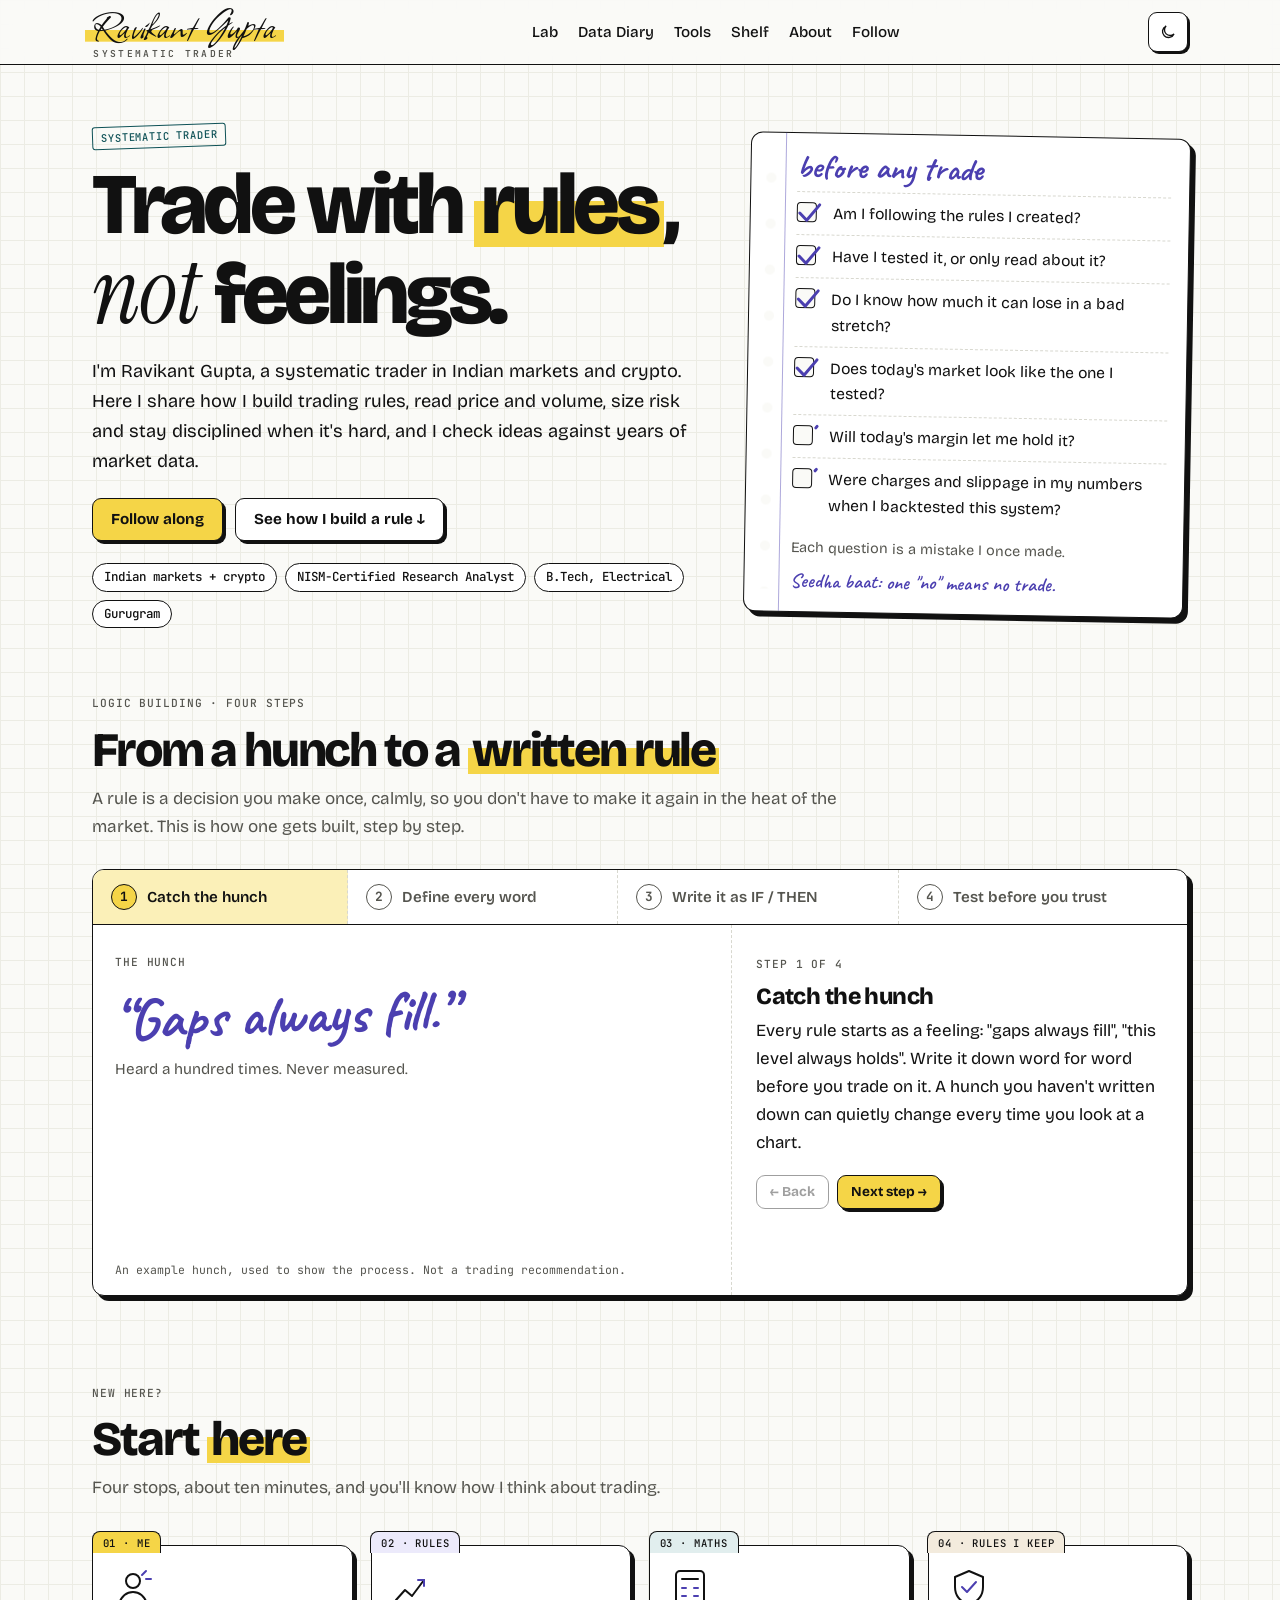
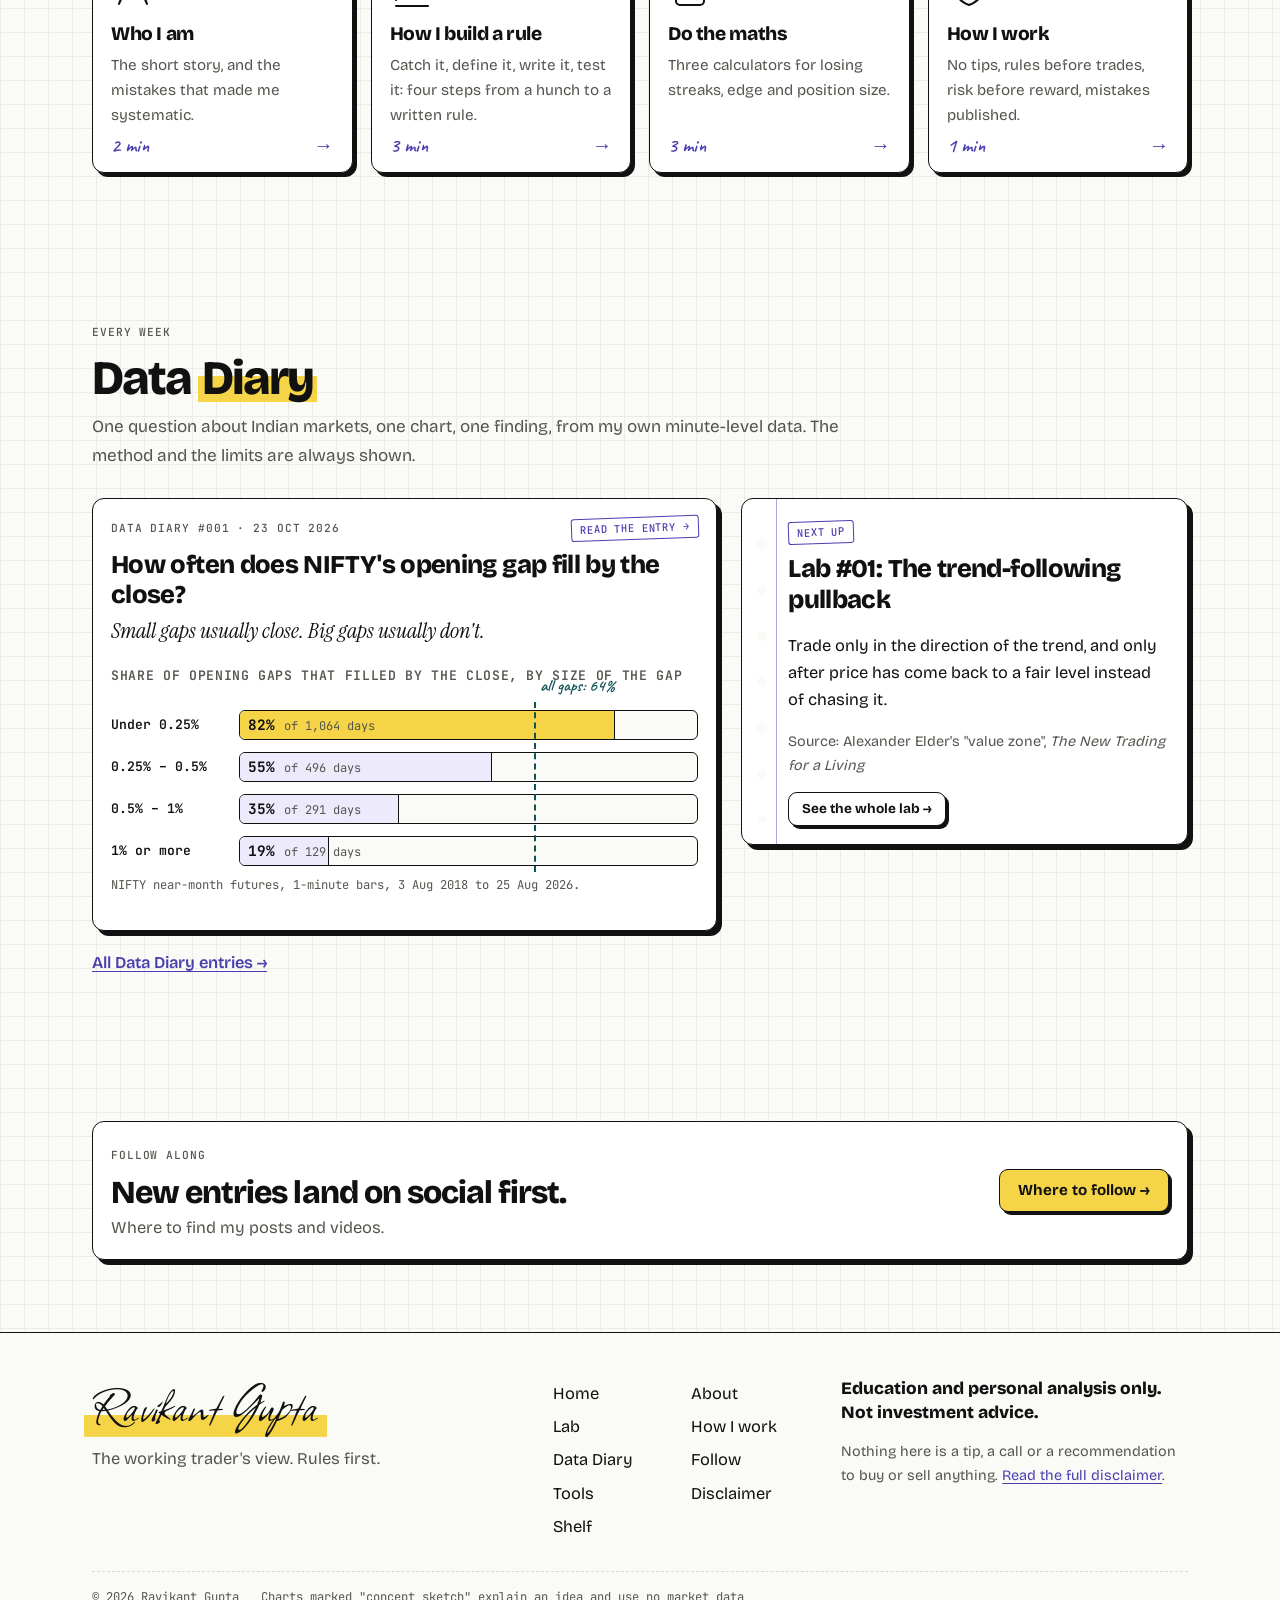
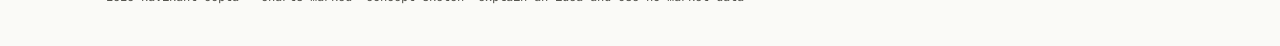
==== commit 03c8e2d6: "Home: hunch-to-rule rebuilt, checklist and text edits" ====
--- a/index.html
+++ b/index.html
@@ -25,7 +25,7 @@
 <link rel="preconnect" href="https://fonts.googleapis.com">
 <link rel="preconnect" href="https://fonts.gstatic.com" crossorigin>
 <link rel="stylesheet" href="https://fonts.googleapis.com/css2?family=Bricolage+Grotesque:opsz,wght@12..96,400;12..96,500;12..96,700;12..96,800&family=Caveat:wght@500;600;700&family=Allison&family=Instrument+Serif:ital@1&family=JetBrains+Mono:wght@400;500;600&display=swap">
-<link rel="stylesheet" href="assets/site.css?v=3c21bd85">
+<link rel="stylesheet" href="assets/site.css?v=fc3e55da">
 <script>(function(d){try{var t=localStorage.getItem('theme');if(t)d.setAttribute('data-theme',t);}catch(e){}if('IntersectionObserver' in window&&!matchMedia('(prefers-reduced-motion: reduce)').matches){d.classList.add('js');setTimeout(function(){if(!window.__siteReady)d.classList.remove('js');},4000);}})(document.documentElement);</script>
 <script type="application/ld+json">{"@context": "https://schema.org", "@type": "Person", "name": "Ravikant Gupta", "url": "https://ravikantgupta.in/", "jobTitle": "Systematic trader", "description": "Ravikant Gupta, systematic trader. How to build trading rules, read price and volume, manage risk and stay disciplined, checked against real market data.", "homeLocation": {"@type": "Place", "name": "Gurugram, India"}, "hasCredential": {"@type": "EducationalOccupationalCredential", "name": "NISM-Certified Research Analyst"}, "sameAs": ["https://x.com/ravikant_market"]}</script>
 <script type="application/ld+json">{"@context": "https://schema.org", "@type": "WebSite", "name": "Ravikant Gupta", "url": "https://ravikantgupta.in/"}</script>
@@ -52,13 +52,13 @@
   <div>
     <span class="stamp">Systematic trader</span>
     <h1>Trade with <span class="hl">rules</span>, <em>not</em> feelings.</h1>
-    <p class="lede">I'm Ravikant Gupta, a systematic trader in Indian markets and crypto. Here I share how I build trading rules, read price and volume, size risk and stay disciplined when it's hard, and I check ideas against eight years of minute-by-minute market data.</p>
+    <p class="lede">I'm Ravikant Gupta, a systematic trader in Indian markets and crypto. Here I share how I build trading rules, read price and volume, size risk and stay disciplined when it's hard, and I check ideas against years of market data.</p>
     <div class="cta"><a class="btn primary" href="follow/">Follow along</a><a class="btn" href="#story">See how I build a rule ↓</a></div>
     <ul class="creds" aria-label="About me in brief"><li>Indian markets + crypto</li><li>NISM-Certified Research Analyst</li><li>B.Tech, Electrical</li><li>Gurugram</li></ul>
   </div>
   <aside class="page holes check" id="checklist" aria-labelledby="chk-h">
     <h2 id="chk-h">before any trade</h2>
-    <ol><li><span class="box" aria-hidden="true"><svg viewBox="0 0 28 26"><path d="M4 14 L11 21 L25 4"/></svg></span><span>Is this my rule, or someone else's tip?</span></li><li><span class="box" aria-hidden="true"><svg viewBox="0 0 28 26"><path d="M4 14 L11 21 L25 4"/></svg></span><span>Have I tested it, or only read about it?</span></li><li><span class="box" aria-hidden="true"><svg viewBox="0 0 28 26"><path d="M4 14 L11 21 L25 4"/></svg></span><span>Do I know how much it can lose in a bad stretch?</span></li><li><span class="box" aria-hidden="true"><svg viewBox="0 0 28 26"><path d="M4 14 L11 21 L25 4"/></svg></span><span>Does today's market look like the one I tested?</span></li><li><span class="box" aria-hidden="true"><svg viewBox="0 0 28 26"><path d="M4 14 L11 21 L25 4"/></svg></span><span>Will today's margin let me hold it?</span></li><li><span class="box" aria-hidden="true"><svg viewBox="0 0 28 26"><path d="M4 14 L11 21 L25 4"/></svg></span><span>Are charges and slippage in my numbers?</span></li></ol>
+    <ol><li><span class="box" aria-hidden="true"><svg viewBox="0 0 28 26"><path d="M4 14 L11 21 L25 4"/></svg></span><span>Am I following the rules I created?</span></li><li><span class="box" aria-hidden="true"><svg viewBox="0 0 28 26"><path d="M4 14 L11 21 L25 4"/></svg></span><span>Have I tested it, or only read about it?</span></li><li><span class="box" aria-hidden="true"><svg viewBox="0 0 28 26"><path d="M4 14 L11 21 L25 4"/></svg></span><span>Do I know how much it can lose in a bad stretch?</span></li><li><span class="box" aria-hidden="true"><svg viewBox="0 0 28 26"><path d="M4 14 L11 21 L25 4"/></svg></span><span>Does today's market look like the one I tested?</span></li><li><span class="box" aria-hidden="true"><svg viewBox="0 0 28 26"><path d="M4 14 L11 21 L25 4"/></svg></span><span>Will today's margin let me hold it?</span></li><li><span class="box" aria-hidden="true"><svg viewBox="0 0 28 26"><path d="M4 14 L11 21 L25 4"/></svg></span><span>Were charges and slippage in my numbers when I backtested this system?</span></li></ol>
     <p class="foot">Each question is a mistake I once made.</p>
     <p class="seedha">Seedha baat: one "no" means no trade.</p>
   </aside>
@@ -66,21 +66,24 @@
 
 <section class="story" id="story" aria-labelledby="story-h"><div class="wrap">
   <div class="sh reveal"><span class="label">Logic building · four steps</span><h2 id="story-h">From a hunch to a <span class="hl">written rule</span></h2><p>A rule is a decision you make once, calmly, so you don't have to make it again in the heat of the market. This is how one gets built, step by step.</p></div>
-  <div class="story-grid">
-    <div class="fig-col">
-      <figure class="page" aria-labelledby="story-cap">
-        <div class="fig-top"><span class="label">Concept sketch · not market data</span><div class="dots" aria-hidden="true"><i class="on"></i><i></i><i></i><i></i></div></div>
-        <svg id="storyChart" viewBox="0 0 600 380" role="img" aria-label="Concept sketch, not market data. An uptrend with higher highs and higher lows, a pullback to a 20-period average, a volume bar above average when price turns up, and a stop placed below the last swing low."></svg>
-        <figcaption class="fig-cap" id="story-cap">An example of how a rule is built, not a recommendation to trade it.</figcaption>
+  <div class="page rb reveal" id="rb">
+    <div class="rb-tabs" role="tablist" aria-label="Four steps"><button class="rb-tab" type="button" role="tab" id="rb-tab-0" aria-controls="rb-panel-0" aria-selected="true" data-step="0"><span>1</span>Catch the hunch</button><button class="rb-tab" type="button" role="tab" id="rb-tab-1" aria-controls="rb-panel-1" aria-selected="false" data-step="1"><span>2</span>Define every word</button><button class="rb-tab" type="button" role="tab" id="rb-tab-2" aria-controls="rb-panel-2" aria-selected="false" data-step="2"><span>3</span>Write it as IF / THEN</button><button class="rb-tab" type="button" role="tab" id="rb-tab-3" aria-controls="rb-panel-3" aria-selected="false" data-step="3"><span>4</span>Test before you trust</button></div>
+    <div class="rb-grid">
+      <figure class="rb-fig">
+        <div class="rb-stages"><div class="rb-stage" data-step="0"><span class="label">The hunch</span><p class="rb-hunch">&ldquo;Gaps always fill.&rdquo;</p><p class="rb-small">Heard a hundred times. Never measured.</p></div><div class="rb-stage" data-step="1"><span class="label">Define every word</span><p class="rb-hunch sm">&ldquo;<mark class="rb-word">Gaps</mark> <mark class="rb-word">always</mark> <mark class="rb-word">fill</mark>.&rdquo;</p><dl class="rb-defs"><div><dt>gap</dt><dd>the open is above or below yesterday's close</dd></div><div><dt>fill</dt><dd>price touches yesterday's close before 15:30</dd></div><div><dt>always</dt><dd>how often, exactly? Count it.</dd></div></dl></div><div class="rb-stage" data-step="2"><span class="label">The written rule</span><ol class="rb-code"><li><b>IF</b><span><i>the exact condition, in numbers</i></span></li><li><b>AND</b><span><i>the filter that keeps you out</i></span></li><li><b>THEN</b><span>enter <i>where</i> · stop <i>where you're wrong</i> · size <i>from the stop</i></span></li><li><b>EXIT</b><span><i>when, decided before the entry</i></span></li></ol><p class="rb-small">Every blank becomes a number or a clock time. No "looks strong", no "feels right".</p></div><div class="rb-stage" data-step="3"><span class="label">Before trusting it</span><ul class="rb-checks"><li>charges</li><li>slippage</li><li>taxes</li><li>drawdown</li><li>unseen data</li></ul><div class="rb-result"><span class="label">The gap hunch, tested · share of gaps filled</span><div class="rb-bar"><span>Under 0.25%</span><span class="rb-track"><span style="width:82%"></span></span><b>82%</b></div><div class="rb-bar"><span>1% or more</span><span class="rb-track"><span style="width:19%"></span></span><b>19%</b></div><p class="rb-verdict">Half true. <a href="data-diary/001/">See Data Diary #001 →</a></p></div></div></div>
+        <figcaption class="fig-cap">An example hunch, used to show the process. Not a trading recommendation.</figcaption>
       </figure>
+      <div class="rb-side">
+        <div class="rb-panels"><div class="rb-panel" role="tabpanel" id="rb-panel-0" aria-labelledby="rb-tab-0" data-step="0"><span class="label">Step 1 of 4</span><h3>Catch the hunch</h3><p>Every rule starts as a feeling: "gaps always fill", "this level always holds". Write it down word for word before you trade on it. A hunch you haven't written down can quietly change every time you look at a chart.</p></div><div class="rb-panel" role="tabpanel" id="rb-panel-1" aria-labelledby="rb-tab-1" data-step="1"><span class="label">Step 2 of 4</span><h3>Define every word</h3><p>A hunch hides vague words. Replace each one with something you can measure. If two people could read the sentence and reach different answers, it isn't defined yet.</p></div><div class="rb-panel" role="tabpanel" id="rb-panel-2" aria-labelledby="rb-tab-2" data-step="2"><span class="label">Step 3 of 4</span><h3>Write it as IF / THEN</h3><p>Turn the defined words into a rule that leaves nothing to judgement: when it applies, what you do, where you're wrong and how much you risk. If you can't write the stop and the size, you don't have a rule yet.</p></div><div class="rb-panel" role="tabpanel" id="rb-panel-3" aria-labelledby="rb-tab-3" data-step="3"><span class="label">Step 4 of 4</span><h3>Test before you trust</h3><p>Run it on past data with charges, slippage and taxes, and look at the drawdown, not just the profit. Then check it on data it has never seen. Most hunches don't survive. The ones that do get followed without negotiating.</p></div></div>
+        <div class="rb-nav"><button class="btn small" type="button" id="rbPrev">← Back</button><button class="btn small primary" type="button" id="rbNext">Next step →</button></div>
+      </div>
     </div>
-    <div class="steps" id="steps"><div class="step on" data-step="0"><div class="page"><b class="n">1 · read the structure</b><p>Before any setup, one question: is price making higher highs and higher lows, lower ones, or neither? That's the trend, defined by a rule, not by a feeling.</p></div></div><div class="step" data-step="1"><div class="page"><b class="n">2 · wait for the setup</b><p>In an uptrend I don't chase. I wait for price to come back towards its 20-period average. No pullback, no trade. Chasing is how good ideas become bad entries.</p></div></div><div class="step" data-step="2"><div class="page"><b class="n">3 · ask the volume</b><p>Price tells you where the market went. Volume tells you whether anyone meant it. I want the turn back up to come on above-average volume.</p></div></div><div class="step" data-step="3"><div class="page"><b class="n">4 · risk before reward</b><p>The stop goes below the last swing low. The size comes from the stop, so a loss costs a small, fixed share of capital. Then the rule is written down, tested on data, and followed without negotiating.</p><div class="rule"><b>IF</b> higher highs + higher lows<br><b>AND</b> a pullback to the 20-period average<br><b>AND</b> an up-close on above-average volume<br><b>THEN</b> enter · stop below the swing low · size from the stop</div></div></div></div>
   </div>
 </div></section>
 
 <section class="blk" id="start" aria-labelledby="start-h"><div class="wrap">
   <div class="sh reveal"><span class="label">New here?</span><h2 id="start-h">Start <span class="hl">here</span></h2><p>Four stops, about ten minutes, and you'll know how I think about trading.</p></div>
-  <div class="start"><a class="icard reveal" data-tab="01 · me" href="about/" style="--tabc:var(--tab0)"><svg class="ic" viewBox="0 0 44 44" aria-hidden="true"><circle cx="22" cy="15" r="7"/><path d="M8 38c2-8 8-12 14-12s12 4 14 12"/><path class="accent" d="M31 9l4-4M35 13h5"/></svg><h3>Who I am</h3><p>The short story, and the mistakes that made me systematic.</p><span class="go"><span>2 min</span><span>→</span></span></a><a class="icard reveal" data-tab="02 · rules" href="#story" style="--tabc:var(--tab1)"><svg class="ic" viewBox="0 0 44 44" aria-hidden="true"><path d="M6 34l9-10 7 6 12-16"/><path class="accent" d="M28 14h6v6"/><path d="M6 40h32"/></svg><h3>How I build a rule</h3><p>Structure, setup, volume, risk: four steps from a hunch to a written rule.</p><span class="go"><span>3 min</span><span>→</span></span></a><a class="icard reveal" data-tab="03 · maths" href="tools/" style="--tabc:var(--tab2)"><svg class="ic" viewBox="0 0 44 44" aria-hidden="true"><rect x="8" y="5" width="28" height="34" rx="4"/><path d="M14 13h16"/><path class="accent" d="M14 22h4M26 22h4M14 30h4M26 30h4"/></svg><h3>Do the maths</h3><p>Three calculators for losing streaks, edge and position size.</p><span class="go"><span>3 min</span><span>→</span></span></a><a class="icard reveal" data-tab="04 · rules I keep" href="about/#how" style="--tabc:var(--tab3)"><svg class="ic" viewBox="0 0 44 44" aria-hidden="true"><path d="M22 5l14 6v10c0 9-6 15-14 18C14 36 8 30 8 21V11z"/><path class="accent" d="M15 21l5 5 9-10"/></svg><h3>How I work</h3><p>No tips, rules before trades, risk before reward, mistakes published.</p><span class="go"><span>1 min</span><span>→</span></span></a></div>
+  <div class="start"><a class="icard reveal" data-tab="01 · me" href="about/" style="--tabc:var(--tab0)"><svg class="ic" viewBox="0 0 44 44" aria-hidden="true"><circle cx="22" cy="15" r="7"/><path d="M8 38c2-8 8-12 14-12s12 4 14 12"/><path class="accent" d="M31 9l4-4M35 13h5"/></svg><h3>Who I am</h3><p>The short story, and the mistakes that made me systematic.</p><span class="go"><span>2 min</span><span>→</span></span></a><a class="icard reveal" data-tab="02 · rules" href="#story" style="--tabc:var(--tab1)"><svg class="ic" viewBox="0 0 44 44" aria-hidden="true"><path d="M6 34l9-10 7 6 12-16"/><path class="accent" d="M28 14h6v6"/><path d="M6 40h32"/></svg><h3>How I build a rule</h3><p>Catch it, define it, write it, test it: four steps from a hunch to a written rule.</p><span class="go"><span>3 min</span><span>→</span></span></a><a class="icard reveal" data-tab="03 · maths" href="tools/" style="--tabc:var(--tab2)"><svg class="ic" viewBox="0 0 44 44" aria-hidden="true"><rect x="8" y="5" width="28" height="34" rx="4"/><path d="M14 13h16"/><path class="accent" d="M14 22h4M26 22h4M14 30h4M26 30h4"/></svg><h3>Do the maths</h3><p>Three calculators for losing streaks, edge and position size.</p><span class="go"><span>3 min</span><span>→</span></span></a><a class="icard reveal" data-tab="04 · rules I keep" href="about/#how" style="--tabc:var(--tab3)"><svg class="ic" viewBox="0 0 44 44" aria-hidden="true"><path d="M22 5l14 6v10c0 9-6 15-14 18C14 36 8 30 8 21V11z"/><path class="accent" d="M15 21l5 5 9-10"/></svg><h3>How I work</h3><p>No tips, rules before trades, risk before reward, mistakes published.</p><span class="go"><span>1 min</span><span>→</span></span></a></div>
 </div></section>
 
 <section class="blk" id="latest" aria-labelledby="latest-h"><div class="wrap">
@@ -97,7 +100,7 @@
 <footer class="site"><div class="wrap">
   <div class="foot-grid">
     <div><div class="foot-sig" aria-hidden="true"><span>Ravikant Gupta</span></div><p class="muted" style="margin:10px 0 0">The working trader's view. Rules first.</p></div>
-    <nav aria-label="Footer"><ul><li><a href="./">Home</a></li><li><a href="lab/">Lab</a></li><li><a href="data-diary/">Data Diary</a></li><li><a href="tools/">Tools</a></li><li><a href="shelf/">Shelf</a></li><li><a href="about/">About</a></li><li><a href="about/#how">How I work</a></li><li><a href="follow/">Follow</a></li><li><a href="disclaimer/">Disclaimer</a></li><li><a href="feed.xml">RSS</a></li></ul></nav>
+    <nav aria-label="Footer"><ul><li><a href="./">Home</a></li><li><a href="lab/">Lab</a></li><li><a href="data-diary/">Data Diary</a></li><li><a href="tools/">Tools</a></li><li><a href="shelf/">Shelf</a></li><li><a href="about/">About</a></li><li><a href="about/#how">How I work</a></li><li><a href="follow/">Follow</a></li><li><a href="disclaimer/">Disclaimer</a></li></ul></nav>
     <div>
       <p class="disc">Education and personal analysis only. Not investment advice.</p>
       <p class="muted small">Nothing here is a tip, a call or a recommendation to buy or sell anything. <a href="disclaimer/">Read the full disclaimer</a>.</p>
@@ -105,6 +108,6 @@
   </div>
   <div class="legal"><span>© 2026 Ravikant Gupta</span><span>Charts marked "concept sketch" explain an idea and use no market data</span></div>
 </div></footer>
-<script src="assets/site.js?v=3c21bd85" defer></script><script src="assets/home.js?v=3c21bd85" defer></script>
+<script src="assets/site.js?v=fc3e55da" defer></script><script src="assets/home.js?v=fc3e55da" defer></script>
 </body>
 </html>
--- a/assets/site.css
+++ b/assets/site.css
@@ -135,29 +135,60 @@
 .js .check li.on .box path{stroke-dashoffset:0}
 .check .foot{font-size:.9rem;color:var(--muted);margin:0}
 
-/* story (home) */
+/* story (home): "from a hunch to a written rule" */
 .story{padding:30px 0 10px}
-.story-grid{display:grid;grid-template-columns:1fr;gap:0}
-@media (min-width:980px){.story-grid{grid-template-columns:7fr 5fr;gap:48px}}
-.story-grid>*{min-width:0}
-.fig-col{position:sticky;top:72px;z-index:2;align-self:start;padding:8px 0 12px;background:linear-gradient(var(--paper) 90%,transparent)}
-.fig-col figure{margin:0}
-@media (min-width:980px){.fig-col{top:104px;background:none;padding:0}}
-.fig-col svg{display:block;width:100%;height:auto;overflow:visible}
-#storyChart text{paint-order:stroke;stroke:var(--card);stroke-width:5px;stroke-linejoin:round}
-.fig-top{display:flex;justify-content:space-between;align-items:center;gap:10px;margin-bottom:4px}
-.dots{display:flex;gap:5px}.dots i{width:22px;height:5px;border-radius:3px;background:var(--line);transition:background .3s}.dots i.on{background:var(--violet)}
-.fig-cap{font:400 .72rem/1.5 var(--mono);color:var(--muted);margin-top:8px}
-.steps{position:relative;z-index:1;padding:20px 0 26vh}
-.step{min-height:62vh;display:flex;align-items:center}
-.step .page{width:100%;box-shadow:3px 3px 0 var(--shadow);transition:opacity .4s,transform .4s}
-.js .step .page{opacity:.35;transform:scale(.98)}
-.js .step.on .page{opacity:1;transform:none}
-.step b.n{font:700 1.7rem/1 var(--hand);color:var(--violet);display:block;margin-bottom:4px}
-.step p{margin:0;font-size:1.1rem}
-@media (max-width:979px){.step{min-height:52vh;align-items:flex-end}.fig-col svg{max-height:36vh}.fig-col .page{padding:12px}}
-.reduce .step,.no-js .step{min-height:0;margin:14px 0}.reduce .steps{padding-bottom:0}.reduce .fig-col{position:static}
-.reduce .step .page{opacity:1;transform:none}
+.rb{padding:0;overflow:hidden}
+.rb-tabs{position:relative;display:flex;gap:0;border-bottom:1.5px solid var(--edge);overflow-x:auto;scrollbar-width:none}
+.rb-tabs::-webkit-scrollbar{display:none}
+.rb-tab{appearance:none;flex:1 0 auto;display:flex;align-items:center;gap:10px;padding:14px 18px;border:0;border-right:1px dashed var(--line);background:transparent;color:var(--muted);font:600 .95rem/1.1 var(--sans);cursor:pointer;text-align:left;white-space:nowrap}
+.rb-tab:last-child{border-right:0}
+.rb-tab span{display:grid;place-items:center;width:26px;height:26px;border-radius:50%;border:1.5px solid currentColor;font:700 .8rem/1 var(--mono);flex:none}
+.rb-tab:hover{color:var(--ink)}
+.rb-tab[aria-selected="true"]{color:var(--ink);background:var(--hl-soft)}
+.rb-tab[aria-selected="true"] span{background:var(--hl);border-color:var(--on-hl);color:var(--on-hl)}
+.rb-tab.done span{background:var(--violet);border-color:var(--violet);color:var(--on-violet)}
+.rb-grid{display:grid;grid-template-columns:1fr;gap:0}
+@media (min-width:980px){.rb-grid{grid-template-columns:minmax(0,7fr) minmax(0,5fr)}}
+.rb-grid>*{min-width:0}
+.rb-fig{margin:0;padding:22px 22px 16px;display:flex;flex-direction:column;gap:14px}
+.fig-cap{font:400 .72rem/1.5 var(--mono);color:var(--muted);margin-top:auto}
+.rb-stages{display:grid;gap:26px}
+@media (min-width:980px){.live .rb-stages{min-height:300px}}
+.rb-stage{animation:rb-in .35s ease both}
+@keyframes rb-in{from{opacity:0;transform:translateY(6px)}}
+.rb-stage+.rb-stage{border-top:1.5px dashed var(--line);padding-top:22px}.live .rb-stage+.rb-stage{border-top:0;padding-top:0}
+.rb-hunch{font:700 clamp(2.2rem,5.4vw,3.6rem)/1.05 var(--hand);color:var(--violet);margin:14px 0 8px;transform:rotate(-1.5deg);transform-origin:left}
+.rb-hunch.sm{font-size:clamp(1.9rem,4.4vw,2.7rem)}
+.rb-word{background:none;color:inherit;text-decoration:underline wavy var(--teal) 2px;text-underline-offset:6px}
+.rb-small{margin:6px 0 0;color:var(--muted);font-size:.95rem}
+.rb-defs{display:grid;gap:10px;margin:14px 0 0}
+.rb-defs div{display:grid;grid-template-columns:5.5em minmax(0,1fr);gap:12px;align-items:baseline;padding:10px 12px;border:1.5px dashed var(--line);border-radius:8px}
+.rb-defs dt{font:700 1.35rem/1 var(--hand);color:var(--teal)}
+.rb-defs dd{margin:0;font-size:1rem}
+.rb-code{list-style:none;margin:14px 0 0;padding:14px 16px;border:1.5px dashed var(--edge);border-radius:10px;background:var(--hl-soft);font:500 .92rem/1.75 var(--mono)}
+.rb-code li{display:grid;grid-template-columns:3.6em minmax(0,1fr)}
+.rb-code b{color:var(--violet)}
+.rb-code i{font-style:normal;padding:0 .2em;border-bottom:2px solid var(--violet);color:var(--violet)}
+.rb-checks{list-style:none;margin:14px 0 0;padding:0;display:flex;flex-wrap:wrap;gap:8px}
+.rb-checks li{font:600 .82rem/1 var(--mono);border:1.5px solid var(--edge);border-radius:999px;padding:8px 12px 8px 10px;background:var(--card)}
+.rb-checks li::before{content:"✓ ";color:var(--teal);font-weight:800}
+.rb-result{margin-top:18px;padding:14px 16px;border:1.5px solid var(--edge);border-radius:10px;background:var(--paper)}
+.rb-bar{display:grid;grid-template-columns:7.5em minmax(0,1fr) 3em;gap:10px;align-items:center;margin-top:10px;font:600 .82rem/1.2 var(--mono)}
+.rb-track{height:14px;border:1.5px solid var(--edge);border-radius:999px;overflow:hidden;background:var(--card)}
+.rb-track span{display:block;height:100%;background:var(--bar-hi)}
+.rb-bar:last-of-type .rb-track span{background:var(--bar)}
+.rb-bar b{text-align:right}
+.rb-verdict{margin:12px 0 0;font:700 1.35rem/1.2 var(--hand);color:var(--violet)}
+.rb-verdict a{font:600 .9rem/1 var(--sans);margin-left:8px}.rb-side{display:flex;flex-direction:column;gap:16px;padding:18px;border-top:1.5px dashed var(--line)}
+@media (min-width:980px){.rb-side{border-top:0;border-left:1.5px dashed var(--line);padding:24px}}
+.rb-panel h3{font:800 1.45rem/1.15 var(--sans);letter-spacing:-.025em;margin:6px 0 8px}
+.rb-panel p{margin:0;font-size:1.06rem}
+.rb-panels{min-height:0}
+@media (min-width:980px){.rb-panels{min-height:210px}}
+.rb-panel+.rb-panel{margin-top:18px}.live .rb-panel+.rb-panel{margin-top:0}
+.rb-nav{display:none;gap:8px}.live .rb-nav{display:flex}
+.rb-nav button:disabled{opacity:.4;cursor:default;transform:none;box-shadow:none}
+@media (max-width:640px){.rb-tab{padding:12px 14px;font-size:.88rem}.rb-fig{padding:14px 10px 10px}}
 .rule{margin-top:12px;padding:12px 14px;border:1.5px dashed var(--edge);border-radius:10px;background:var(--hl-soft);font:500 .88rem/1.7 var(--mono)}
 .rule b{color:var(--violet)}
 
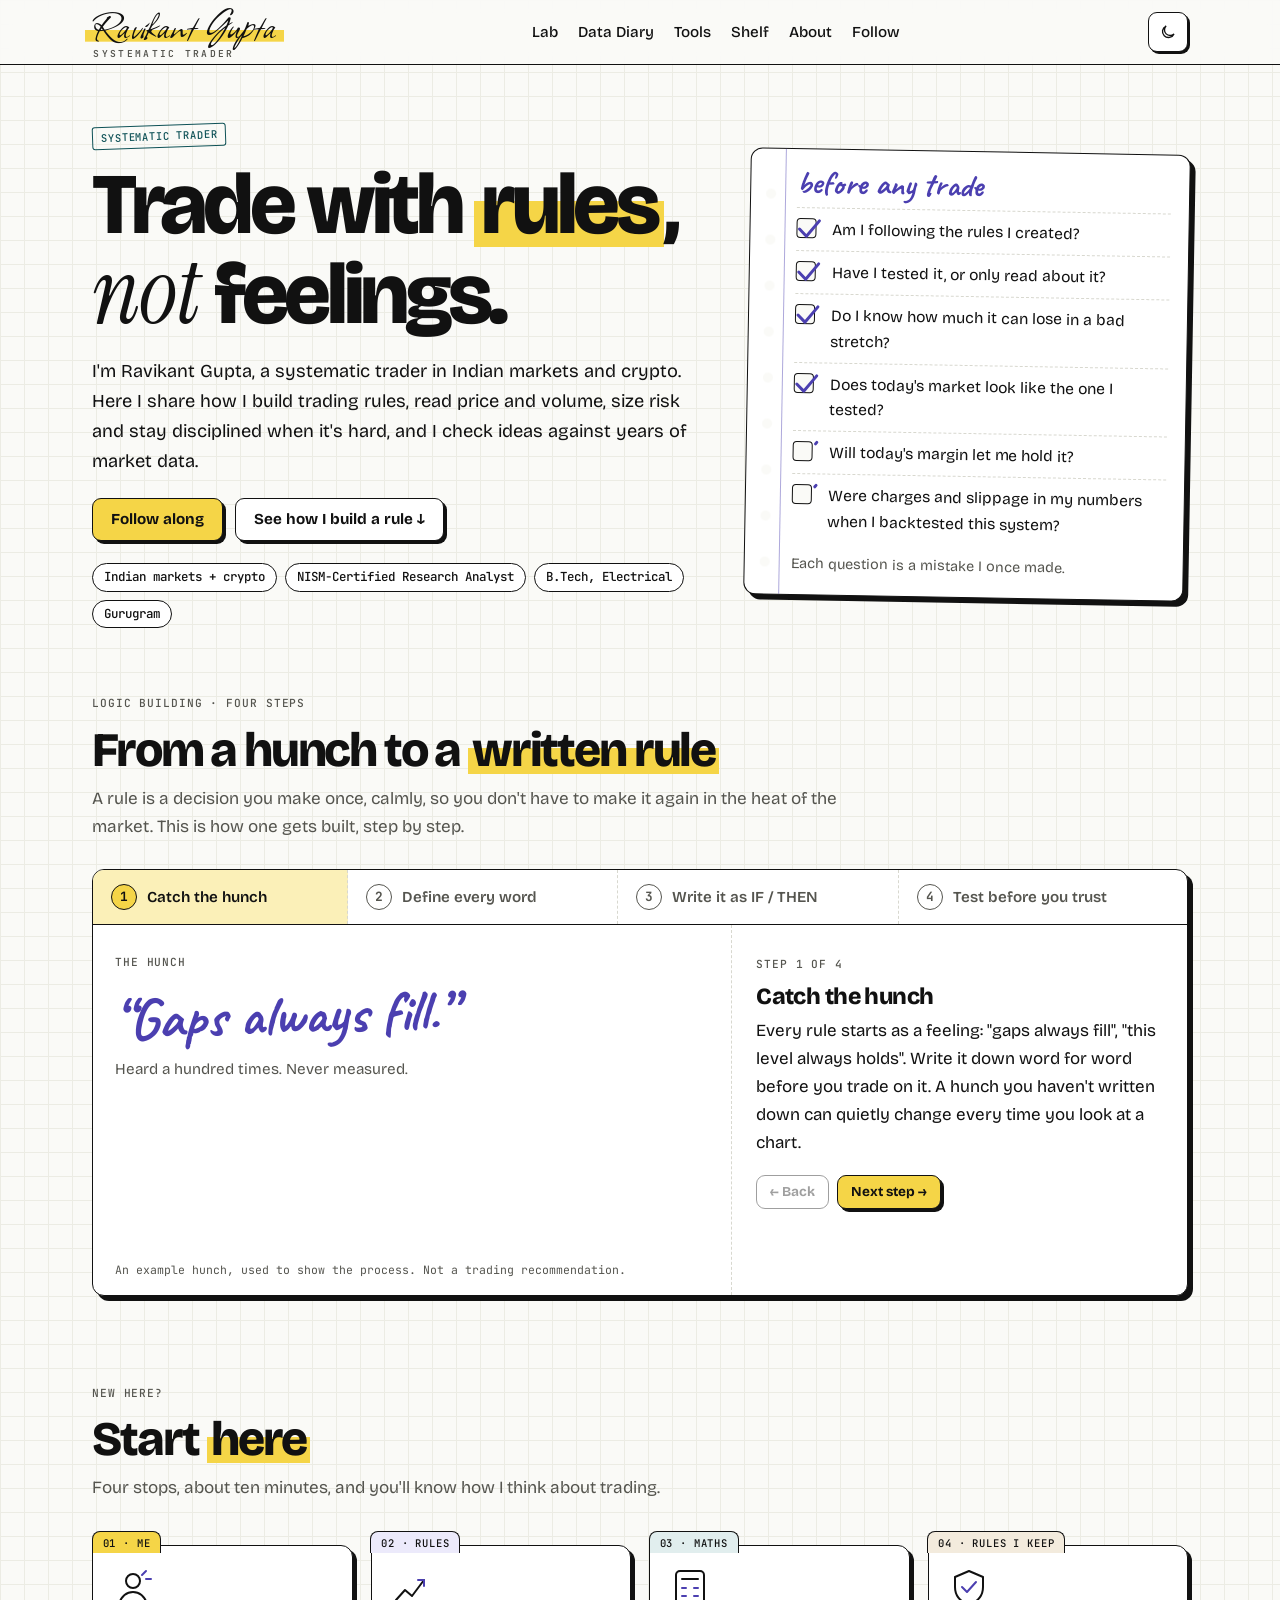
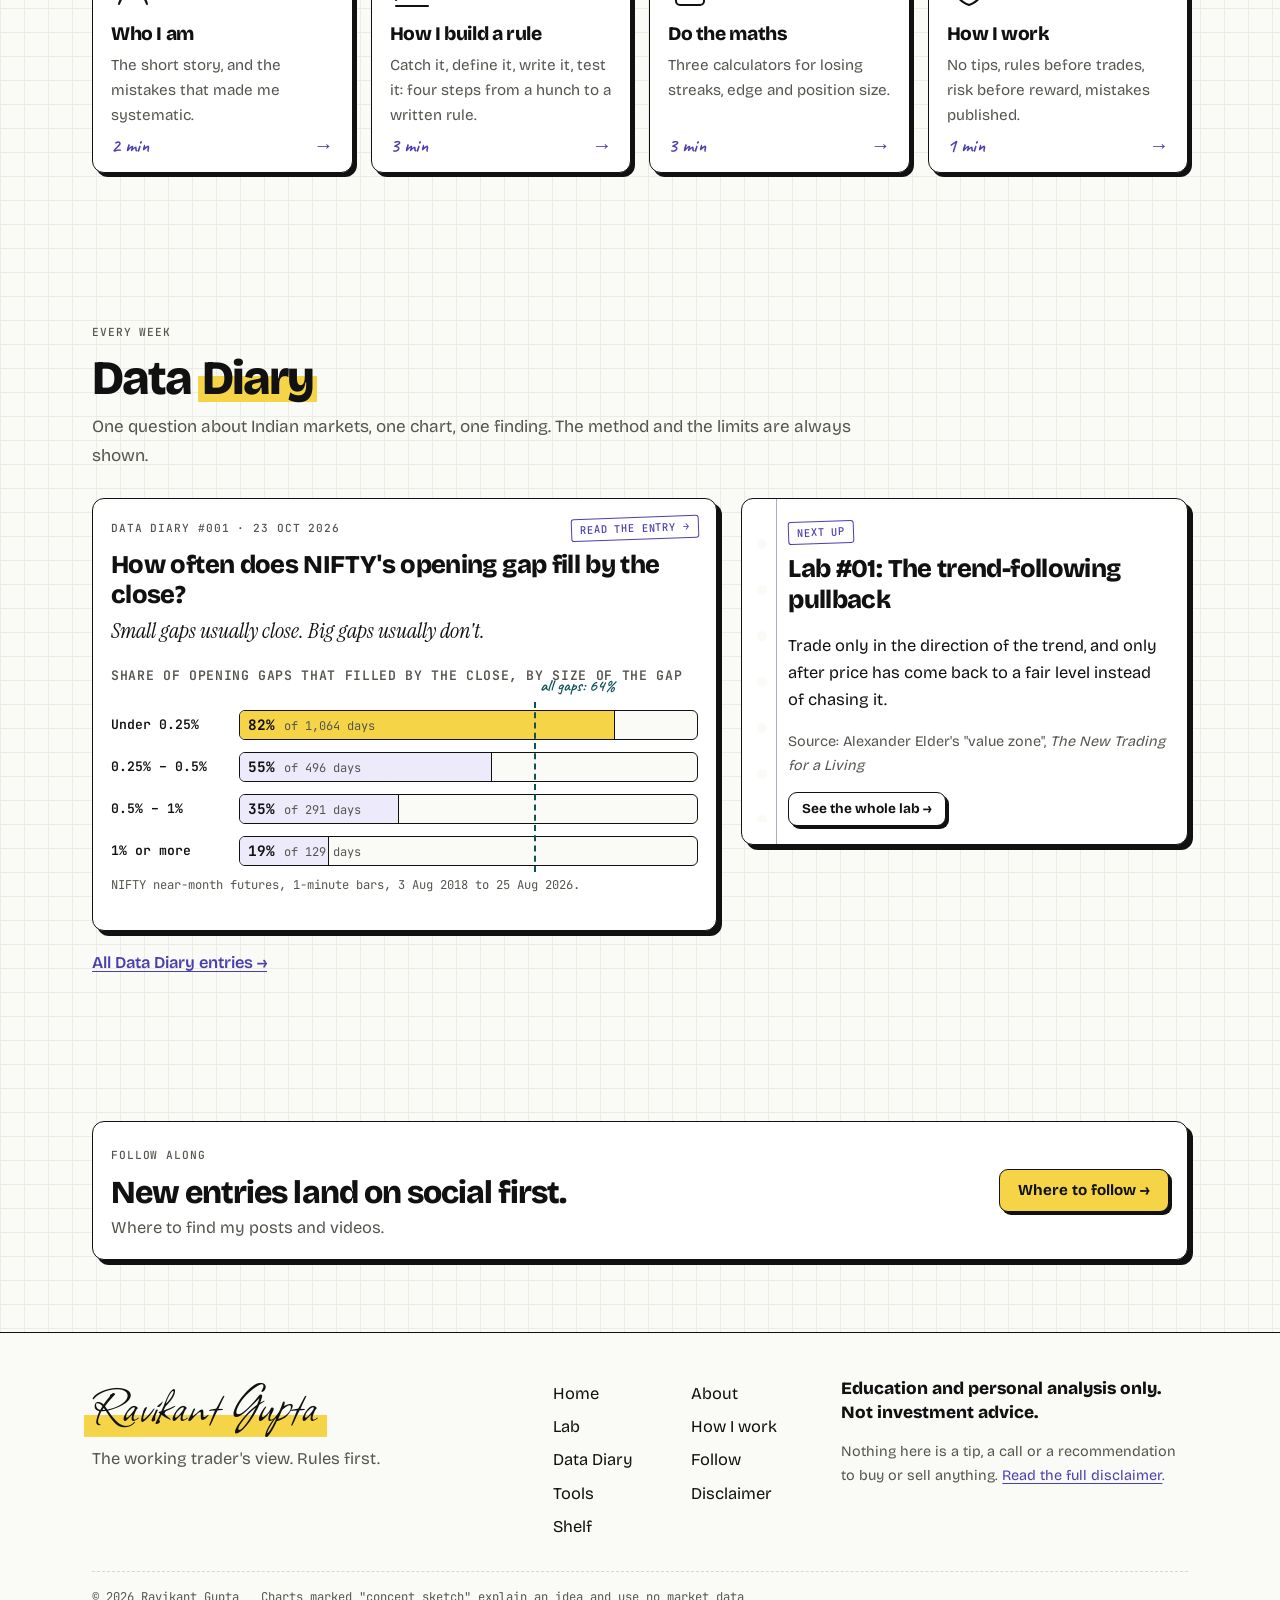
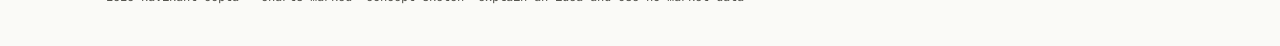
==== commit a9ee29c7: "Home: remove two lines" ====
--- a/index.html
+++ b/index.html
@@ -60,7 +60,7 @@
     <h2 id="chk-h">before any trade</h2>
     <ol><li><span class="box" aria-hidden="true"><svg viewBox="0 0 28 26"><path d="M4 14 L11 21 L25 4"/></svg></span><span>Am I following the rules I created?</span></li><li><span class="box" aria-hidden="true"><svg viewBox="0 0 28 26"><path d="M4 14 L11 21 L25 4"/></svg></span><span>Have I tested it, or only read about it?</span></li><li><span class="box" aria-hidden="true"><svg viewBox="0 0 28 26"><path d="M4 14 L11 21 L25 4"/></svg></span><span>Do I know how much it can lose in a bad stretch?</span></li><li><span class="box" aria-hidden="true"><svg viewBox="0 0 28 26"><path d="M4 14 L11 21 L25 4"/></svg></span><span>Does today's market look like the one I tested?</span></li><li><span class="box" aria-hidden="true"><svg viewBox="0 0 28 26"><path d="M4 14 L11 21 L25 4"/></svg></span><span>Will today's margin let me hold it?</span></li><li><span class="box" aria-hidden="true"><svg viewBox="0 0 28 26"><path d="M4 14 L11 21 L25 4"/></svg></span><span>Were charges and slippage in my numbers when I backtested this system?</span></li></ol>
     <p class="foot">Each question is a mistake I once made.</p>
-    <p class="seedha">Seedha baat: one "no" means no trade.</p>
+    
   </aside>
 </div></div>
 
@@ -87,7 +87,7 @@
 </div></section>
 
 <section class="blk" id="latest" aria-labelledby="latest-h"><div class="wrap">
-  <div class="sh reveal"><span class="label">Every week</span><h2 id="latest-h">Data <span class="hl">Diary</span></h2><p>One question about Indian markets, one chart, one finding, from my own minute-level data. The method and the limits are always shown.</p></div>
+  <div class="sh reveal"><span class="label">Every week</span><h2 id="latest-h">Data <span class="hl">Diary</span></h2><p>One question about Indian markets, one chart, one finding. The method and the limits are always shown.</p></div>
   <div class="two-col"><article class="page dd-card reveal"><div class="dd-head"><span class="label">Data Diary #001 · 23 Oct 2026</span><a class="stamp v" href="data-diary/001/">read the entry →</a></div><h3><a href="data-diary/001/">How often does NIFTY's opening gap fill by the close?</a></h3><p class="finding">Small gaps usually close. Big gaps usually don't.</p><figure class="chart" aria-label="Gaps under 0.25%: 82% filled, 1,064 days. 0.25% to 0.5%: 55%, 496 days. 0.5% to 1%: 35%, 291 days. 1% or more: 19%, 129 days. All gaps: 64% of 1,980 days."><p class="chart-title">Share of opening gaps that filled by the close, by size of the gap</p><div class="bars" data-anim><div class="brow"><span class="bl">Under 0.25%</span><span class="bt"><span class="bf" style="--w:81.90%"></span><span class="bv">82% <small>of 1,064 days</small></span></span></div><div class="brow"><span class="bl">0.25% – 0.5%</span><span class="bt"><span class="bf" style="--w:55.20%"></span><span class="bv">55% <small>of 496 days</small></span></span></div><div class="brow"><span class="bl">0.5% – 1%</span><span class="bt"><span class="bf" style="--w:34.70%"></span><span class="bv">35% <small>of 291 days</small></span></span></div><div class="brow"><span class="bl">1% or more</span><span class="bt"><span class="bf" style="--w:19.40%"></span><span class="bv">19% <small>of 129 days</small></span></span></div><span class="avgline" style="--x:0.6420" aria-hidden="true"><span>all gaps: 64%</span></span></div><figcaption>NIFTY near-month futures, 1-minute bars, 3 Aug 2018 to 25 Aug 2026.</figcaption></figure></article><article class="page holes lab-card reveal"><span class="stamp v">Next up</span><h3><a href="lab/01-trend-following-pullback/">Lab #01: The trend-following pullback</a></h3><p>Trade only in the direction of the trend, and only after price has come back to a fair level instead of chasing it.</p><p class="small muted">Source: Alexander Elder's "value zone", <em>The New Trading for a Living</em></p><a class="btn small" href="lab/">See the whole lab →</a></article></div>
   <p class="more reveal"><a href="data-diary/">All Data Diary entries →</a></p>
 </div></section>
